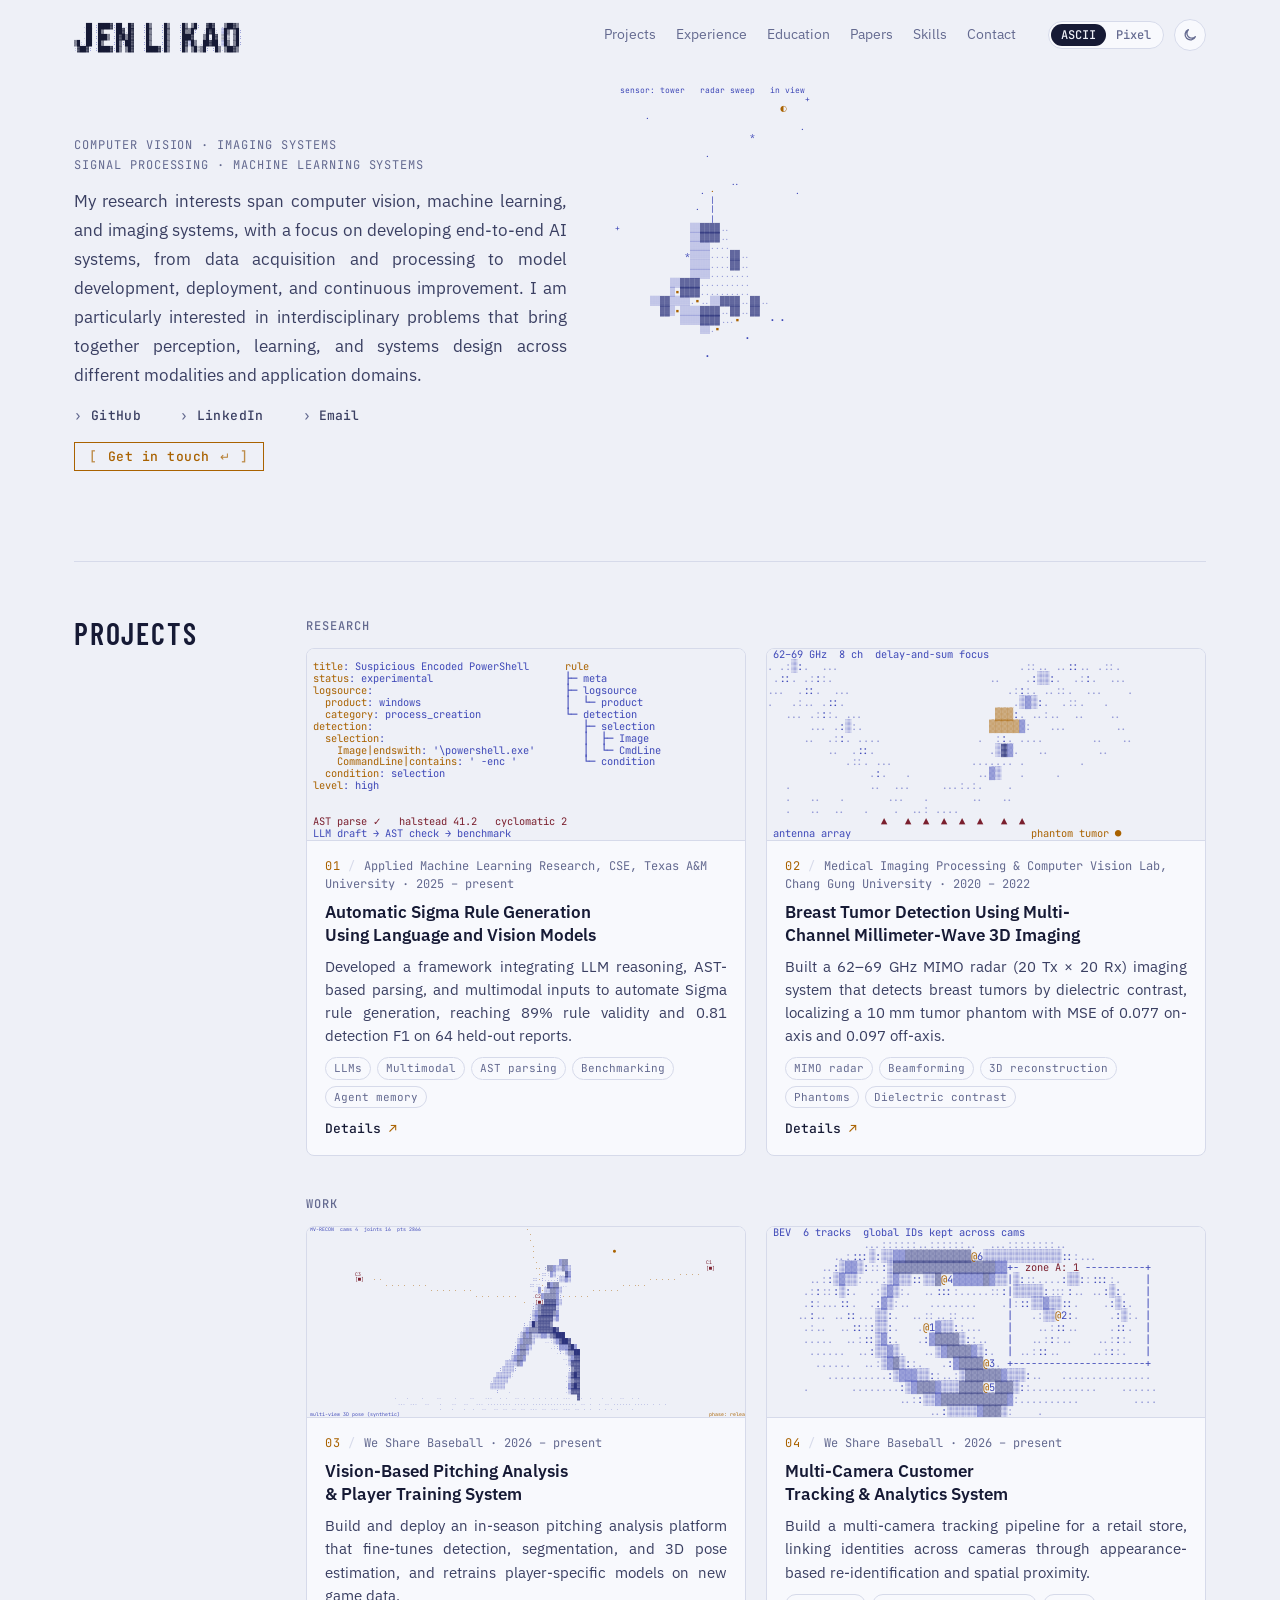
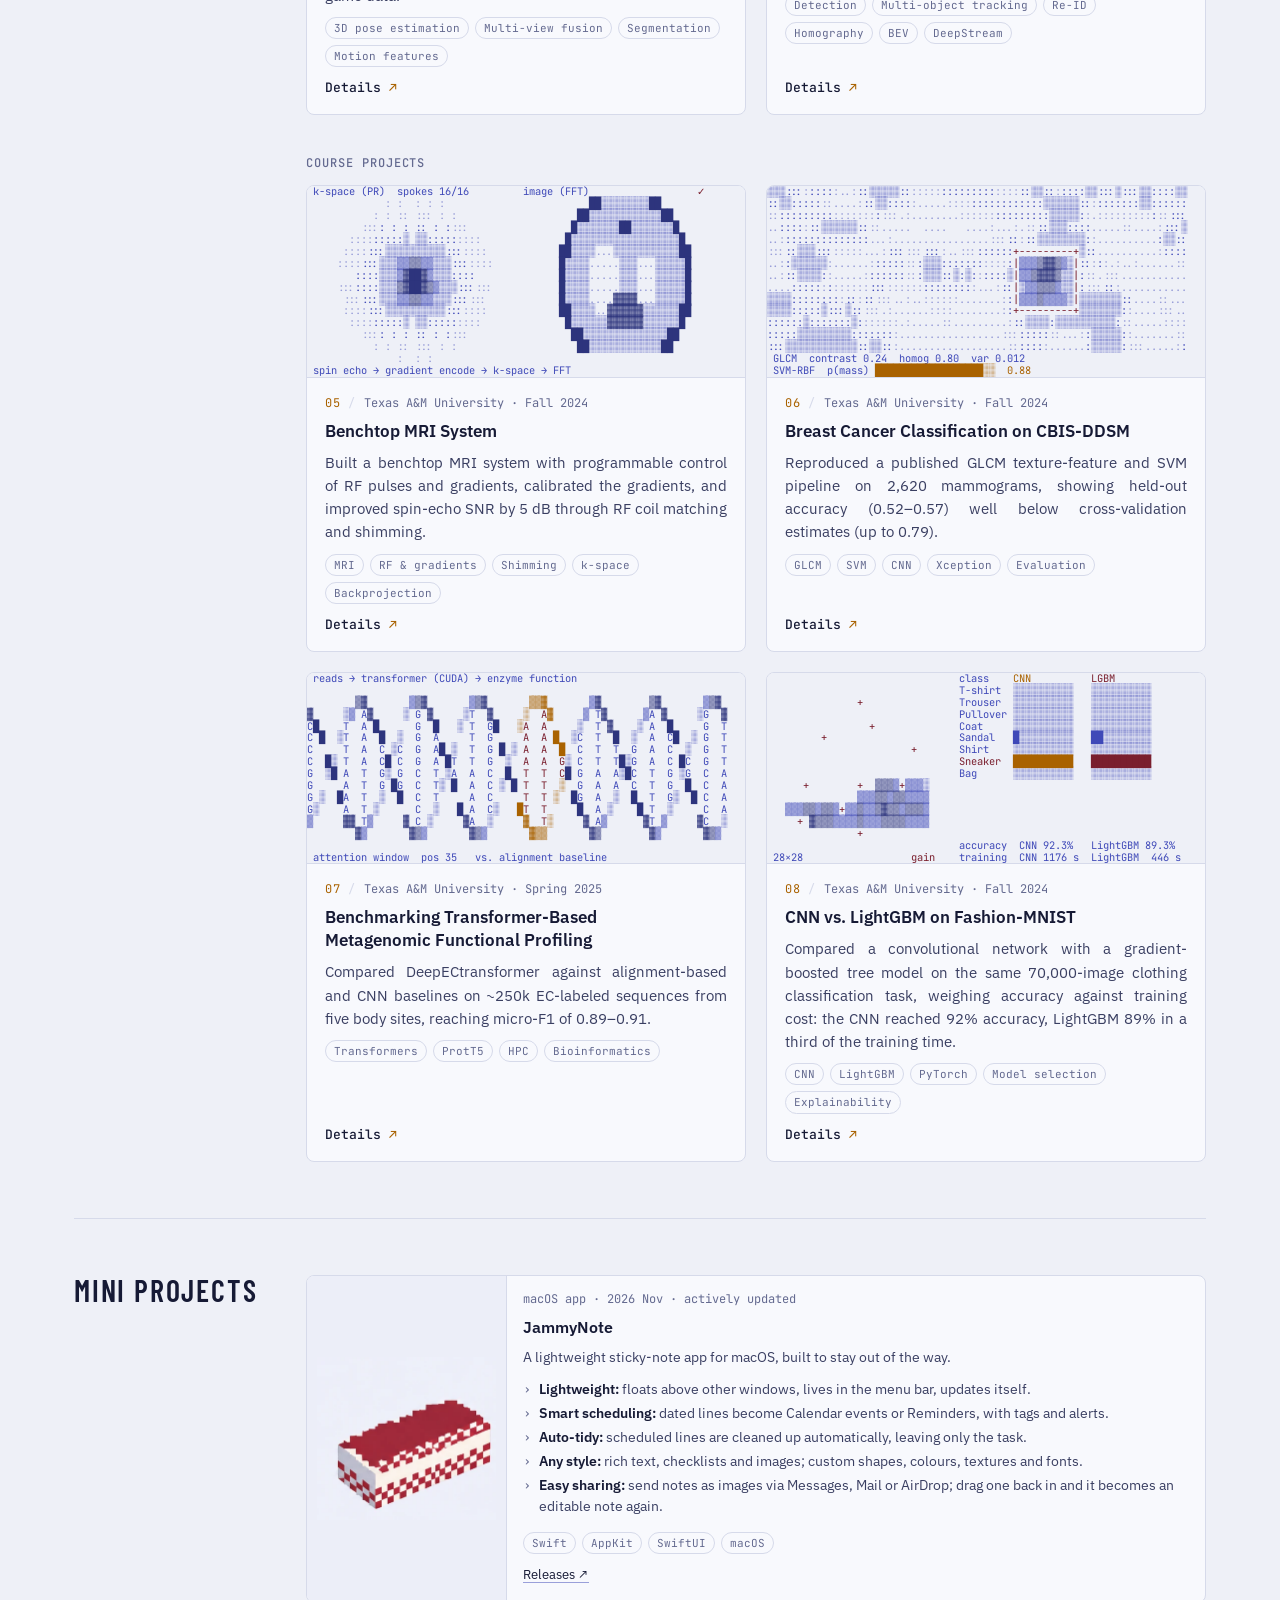
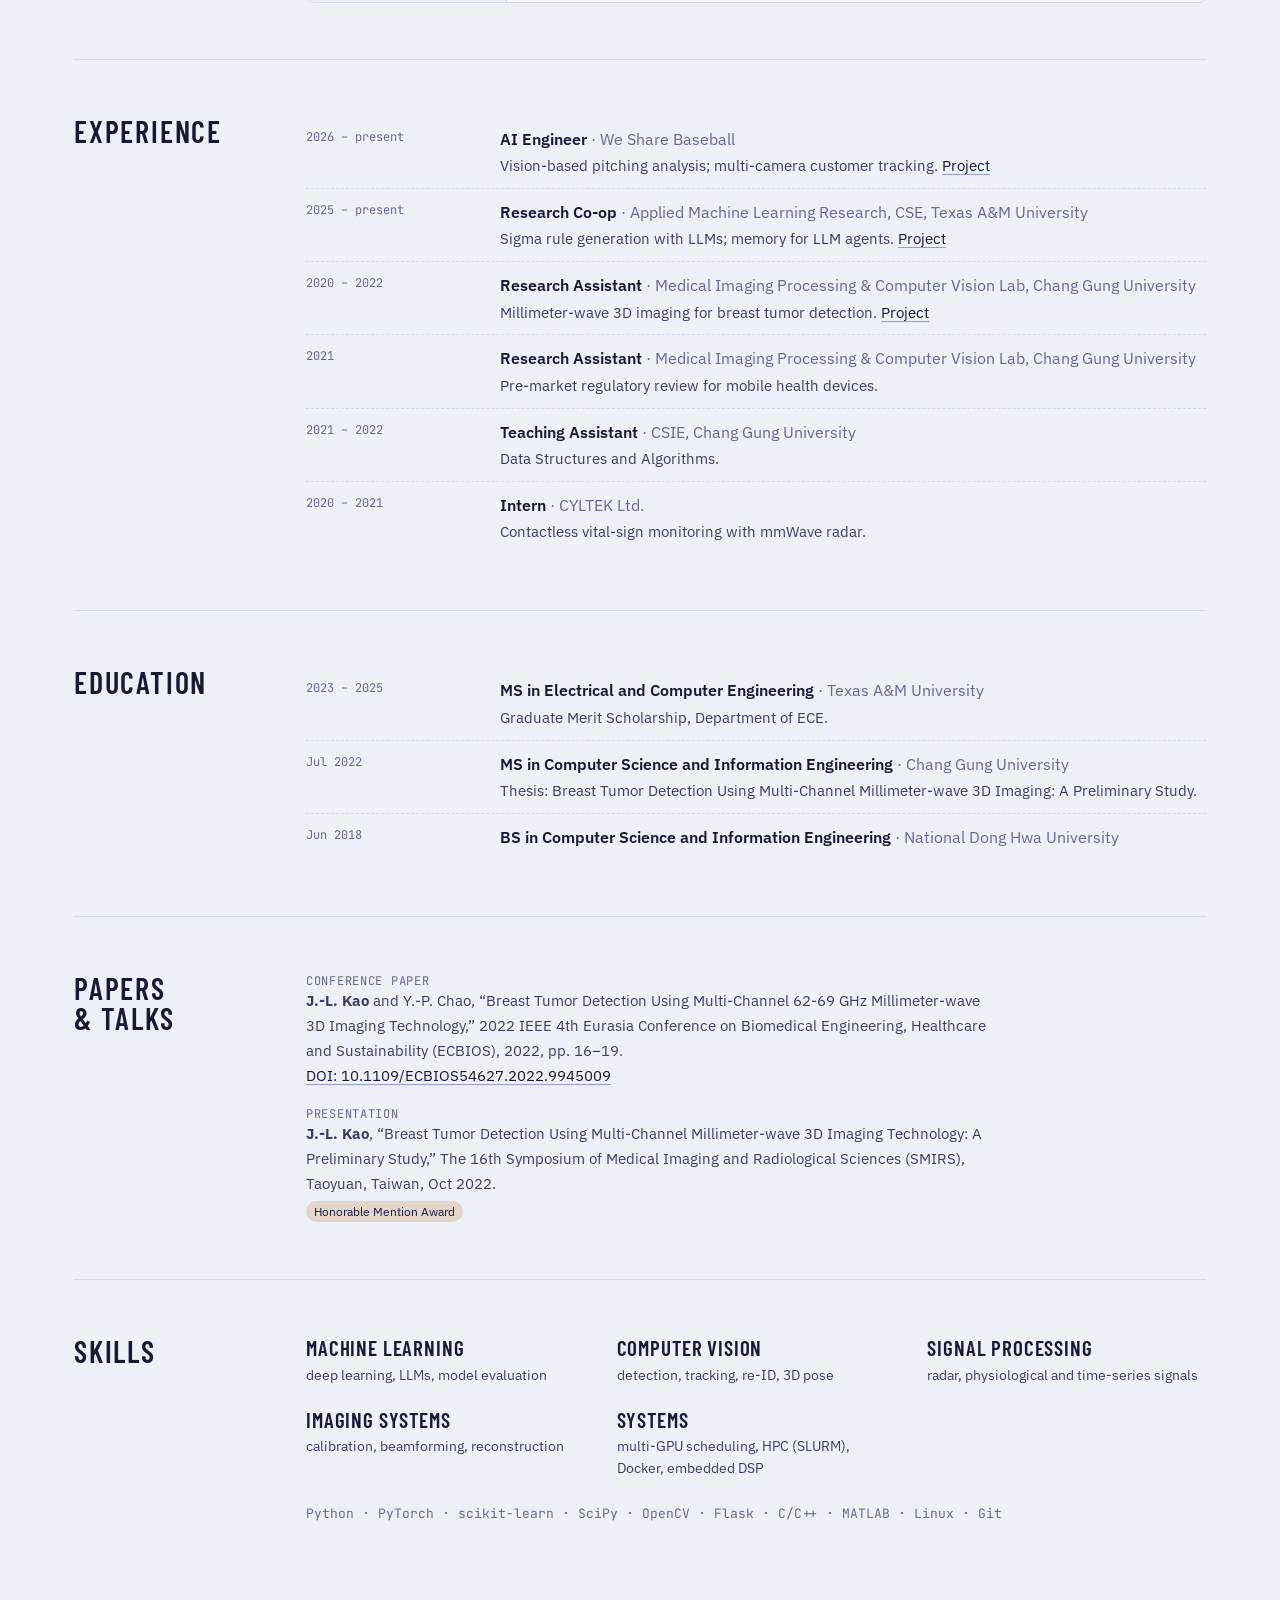
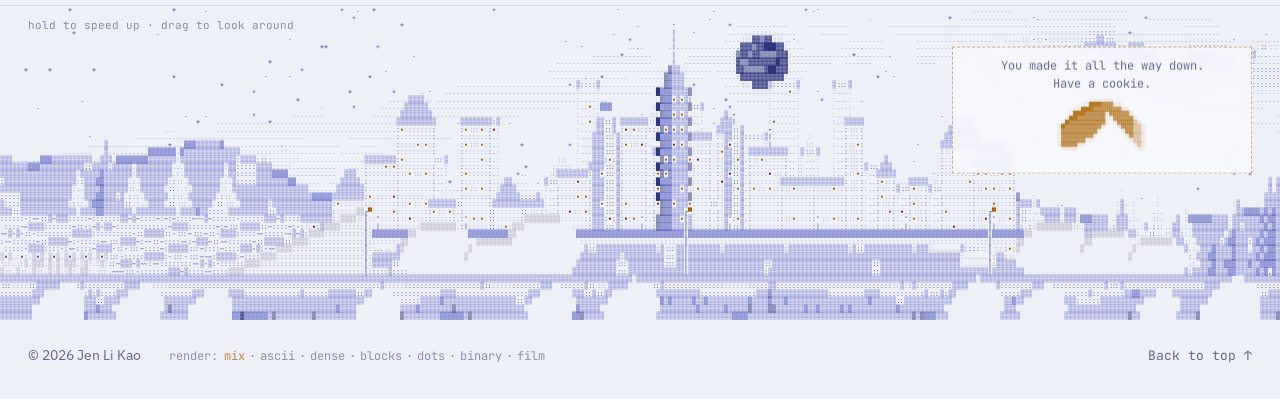
==== index.html @ c25ab8be "Footer: stop-and-go pacing (about 80 s a loop), hold to speed up, drag to move along, a random first" ====
<!doctype html>
<html lang="en">
<head>
  <meta charset="utf-8">
  <meta name="viewport" content="width=device-width, initial-scale=1">
  <title>Jen Li Kao · Computer Vision, Machine Learning & Imaging Systems</title>
  <meta name="description" content="Jen Li Kao: computer vision, machine learning and imaging systems, with a focus on end-to-end AI systems, from data acquisition to deployment. Projects, experience and papers.">
  <link rel="icon" href="data:image/svg+xml,%3Csvg xmlns='http://www.w3.org/2000/svg' viewBox='0 0 16 16'%3E%3Ctext x='1' y='13' font-family='monospace' font-size='14' fill='%238b93ff'%3E%40%3C/text%3E%3C/svg%3E">
  <link rel="preconnect" href="https://fonts.googleapis.com">
  <link rel="preconnect" href="https://fonts.gstatic.com" crossorigin>
  <link rel="stylesheet" href="https://fonts.googleapis.com/css2?family=Barlow+Condensed:wght@500;600;700&family=IBM+Plex+Sans:wght@400;500;600&family=JetBrains+Mono:wght@400;500&display=swap">
  <link rel="stylesheet" href="ascii/style.css?v=45688f60">
  <!-- light or dark: the visitor's choice if they made one, else their system's; the pixel version shares the key -->
  <script>try { document.documentElement.dataset.theme = localStorage.getItem("theme") || (matchMedia("(prefers-color-scheme: dark)").matches ? "dark" : "light"); } catch (e) {}</script>
</head>
<body>
  <header class="bar">
    <a class="mark" href="#top" aria-label="Jen Li Kao, back to top"><span class="ascii ascii-name" id="hero-name" data-art="sense" data-fs="5" aria-hidden="true"></span></a>
    <nav class="nav" id="nav" aria-label="Sections"></nav>
    <div class="controls">
      <nav class="versions" aria-label="Site version">
        <a href="./" aria-current="page">ASCII</a><a href="pixel/">Pixel</a>
      </nav>
      <button class="theme" id="theme" type="button" aria-label="Dark mode" aria-pressed="false">
        <svg class="moon" viewBox="0 0 24 24" fill="none" stroke="currentColor" stroke-width="2" stroke-linecap="round" stroke-linejoin="round" aria-hidden="true"><path d="M20 14.5A8 8 0 1 1 9.5 4a6.5 6.5 0 0 0 10.5 10.5z"/></svg>
        <svg class="sun" viewBox="0 0 24 24" fill="none" stroke="currentColor" stroke-width="2" stroke-linecap="round" aria-hidden="true"><circle cx="12" cy="12" r="4"/><path d="M12 2v2M12 20v2M4.9 4.9l1.4 1.4M17.7 17.7l1.4 1.4M2 12h2M20 12h2M4.9 19.1l1.4-1.4M17.7 6.3l1.4-1.4"/></svg>
      </button>
    </div>
  </header>

  <main id="top">
    <section class="hero" aria-labelledby="h-name">
      <div class="hero-text">
        <p class="eyebrow" id="eyebrow"></p>
        <h1 class="sr-only" id="h-name"></h1>
        <p class="lede" id="lede"></p>
        <ul class="links" id="links"></ul>
      </div>
      <div class="ascii ascii-city" data-art="city" data-fs="8" role="img" aria-label="A small isometric city at night in text. People walk the streets and a sensor tower in the middle watches them four ways in turn: a radar sweep, pulses that echo off people, four corner cameras that count a person only when two agree, and a learning pass that misses people at first and fewer as it goes. Moving the pointer over the city adds your own light, and whoever it touches is picked out too."></div>
    </section>

    <section class="block" id="projects" aria-labelledby="h-projects">
      <header class="block-head"><h2 id="h-projects">Projects</h2></header>
      <div id="project-list"></div>
    </section>

    <section class="block" id="mini" aria-labelledby="h-mini">
      <header class="block-head"><h2 id="h-mini">Mini projects</h2></header>
      <div class="minis" id="mini-list"></div>
    </section>

    <section class="block" id="experience" aria-labelledby="h-experience">
      <header class="block-head"><h2 id="h-experience">Experience</h2></header>
      <ol class="timeline" id="exp-list"></ol>
    </section>

    <section class="block" id="education" aria-labelledby="h-education">
      <header class="block-head"><h2 id="h-education">Education</h2></header>
      <ol class="timeline" id="edu-list"></ol>
    </section>

    <section class="block" id="papers" aria-labelledby="h-papers">
      <header class="block-head"><h2 id="h-papers">Papers &amp; Talks</h2></header>
      <ul class="papers" id="paper-list"></ul>
    </section>

    <section class="block" id="skills" aria-labelledby="h-skills">
      <header class="block-head"><h2 id="h-skills">Skills</h2></header>
      <div>
        <div class="credits" id="credits"></div>
        <p class="stack" id="stack"></p>
      </div>
    </section>
  </main>

  <footer class="foot" id="contact">
    <div class="ascii ascii-sky" data-art="skyline" data-fs="6.5" data-fs-sm="5" aria-hidden="true"></div>
    <p class="sky-hint" aria-hidden="true">hold to speed up · drag to look around</p>
    <div class="fortune"><p class="fortune-note">You made it all the way down.<br>Have a cookie.</p><button class="cookie" type="button" aria-label="A fortune cookie. Crack it open." title="crack it open"><span class="ascii" data-art="cookie" data-rows="14" data-ramp="Blocks" aria-hidden="true"></span></button><span class="slip" role="status" hidden></span></div>
    <div class="foot-row">
      <p class="foot-copy">© <span id="year">2026</span> Jen Li Kao</p>
      <p class="render"><span>render:</span> <span class="look" role="group" aria-label="Text art style" id="look"></span></p>
      <a class="to-top" href="#top">Back to top <span aria-hidden="true">↑</span></a>
    </div>
  </footer>

  <noscript><p class="noscript">This page needs JavaScript. <a href="../">The pixel version</a> · <a href="https://github.com/Dino-Boooo">GitHub</a> · kaojenli@gmail.com</p></noscript>

  <script src="js/content.js?v=45688f60"></script>
  <script src="js/narration.js?v=45688f60"></script>
  <script src="js/tours.js?v=45688f60"></script>
  <script src="ascii/main.js?v=45688f60"></script>
</body>
</html>
---- ascii/style.css ----
/* ASCII version. Layout idea: a quiet editorial page in two columns, where every figure is live text art drawn from the method it shows. */
:root {
  --bg: #eef0f7;
  --surface: #f8f9fd;
  --ink: #161a35;
  --text: #3a3f62;
  --muted: #646a90;
  --line: #d6daea;
  --glyph: #3f49b8;      /* ASCII art, base layer */
  --accent: #a96200;     /* ASCII art highlights, links on hover */
  --maroon: #7a1f2e;     /* a second colour inside the text art */
  --carton: #fbfaf5; --carton-shade: #9a97a8; /* the hot dog box stays a white box in light mode */
  --display: "Barlow Condensed", "Arial Narrow", system-ui, sans-serif;
  --font: "IBM Plex Sans", system-ui, -apple-system, "Segoe UI", sans-serif;
  --mono: "JetBrains Mono", ui-monospace, "SF Mono", Menlo, monospace;
  --wide: 1180px;
  color-scheme: light;
}
@media (prefers-color-scheme: dark) {
  :root:not([data-theme="light"]) {
    --bg: #0b0e20; --surface: #11152e; --ink: #eceefa; --text: #c3c7e4; --muted: #8b91ba; --line: #232951;
    --glyph: #8790f5; --accent: #f2b33d; --maroon: #d8647a; --carton: #eceefa; --carton-shade: #7b80a8; color-scheme: dark;
  }
}
:root[data-theme="dark"] {
  --bg: #0b0e20; --surface: #11152e; --ink: #eceefa; --text: #c3c7e4; --muted: #8b91ba; --line: #232951;
  --glyph: #8790f5; --accent: #f2b33d; --maroon: #d8647a; --carton: #eceefa; --carton-shade: #7b80a8; color-scheme: dark;
}

* { box-sizing: border-box; }
html { scroll-behavior: smooth; scroll-padding-top: 72px; }
body { margin: 0; background: var(--bg); color: var(--text); font: 16px/1.65 var(--font); -webkit-font-smoothing: antialiased; }
a { color: var(--ink); text-decoration: underline; text-decoration-color: color-mix(in srgb, var(--glyph) 50%, transparent); text-underline-offset: 3px; }
a:hover { color: var(--accent); text-decoration-color: currentColor; }
:focus-visible { outline: 2px solid var(--accent); outline-offset: 3px; border-radius: 2px; }
h1, h2, h3 { color: var(--ink); text-wrap: balance; }
.eyebrow, .fig, .meta, .tag, .block-note { font-family: var(--mono); }

/* ---------- top bar */
.bar {
  position: sticky; top: 0; z-index: 10; display: flex; align-items: center; gap: 24px;
  max-width: var(--wide); margin: 0 auto; padding: 12px 24px;
  background: color-mix(in srgb, var(--bg) 86%, transparent); backdrop-filter: blur(8px);
}
.mark { display: flex; align-items: center; align-self: stretch; flex-shrink: 0; color: var(--ink); text-decoration: none; }
/* the wordmark is the live name figure, in the page's ink rather than the accent */
.ascii-name { display: block; width: 250px; height: 46px; cursor: crosshair; touch-action: pan-y; }
.bar .ascii-name .acc { color: var(--ink); }
.bar .ascii-name .t2 { color: var(--ink); }
.nav { display: flex; gap: 20px; font-size: 14px; margin-left: auto; }
.nav a { color: var(--muted); text-decoration: none; }
.nav a:hover { color: var(--ink); }
.controls { display: flex; align-items: center; gap: 10px; margin-left: 8px; flex-shrink: 0; }
.versions { display: flex; border: 1px solid var(--line); border-radius: 99px; background: var(--surface); padding: 2px; }
.versions a {
  padding: 3px 10px; border: 0; border-radius: 99px; background: none; color: var(--muted);
  font: 500 12px/1.4 var(--mono); text-decoration: none; cursor: pointer; white-space: nowrap;
}
.versions a:hover { color: var(--ink); }
.versions a[aria-current="page"] { background: var(--ink); color: var(--bg); }
.theme { display: grid; place-items: center; width: 32px; height: 32px; padding: 0; border: 1px solid var(--line); border-radius: 99px; background: var(--surface); color: var(--muted); cursor: pointer; }
.theme:hover { color: var(--ink); }
.theme svg { width: 16px; height: 16px; }
.theme .sun, [data-theme="dark"] .theme .moon { display: none; }
[data-theme="dark"] .theme .sun { display: block; }

main { max-width: var(--wide); margin: 0 auto; padding: 0 24px; }

/* ---------- ASCII art: two stacked <pre>, the base glyphs and the highlighted ones */
.ascii { position: relative; overflow: hidden; font-family: var(--mono); line-height: 1.15; user-select: none; }
.ascii pre { margin: 0; font: inherit; line-height: inherit; white-space: pre; }
.ascii pre + pre { position: absolute; inset: 0; }
.ascii .t0 { color: var(--glyph); opacity: .5; }
.ascii .t1 { color: var(--glyph); }
.ascii .t2 { color: color-mix(in srgb, var(--glyph) 55%, var(--ink)); }
.ascii .acc { color: var(--accent); }
.ascii .mar { color: var(--maroon); }
.ascii .tan { color: #c9a06a; } /* a light brown, for the bun */
.ascii .deep { color: #5e1522; } .ascii .side { color: #8e89a3; } /* the carton: the lid's red inside, its shaded sides */
@media (prefers-color-scheme: dark) { :root:not([data-theme="light"]) .ascii .deep { color: #a8475a; } :root:not([data-theme="light"]) .ascii .side { color: #9ba0c6; } }
:root[data-theme="dark"] .ascii .deep { color: #a8475a; } :root[data-theme="dark"] .ascii .side { color: #9ba0c6; }

/* ---------- hero */
.hero { display: grid; grid-template-columns: minmax(0, 5fr) minmax(0, 6fr); gap: 48px; align-items: center; padding: 16px 0 40px; }
.sr-only { position: absolute; width: 1px; height: 1px; margin: -1px; overflow: hidden; clip: rect(0 0 0 0); white-space: nowrap; }
.nb { white-space: nowrap; }
.eyebrow { margin: 0 0 12px; color: var(--muted); font-size: 12px; letter-spacing: .08em; text-transform: uppercase; }
.ascii-city { height: clamp(320px, 34vw, 440px); }
.lede { margin: 0 0 16px; max-width: 34em; font-size: 17px; line-height: 1.7; text-align: justify; text-justify: inter-word; }
.links { display: flex; flex-wrap: wrap; gap: 6px 22px; margin: 0; padding: 0; list-style: none; font: 500 13px/1.6 var(--mono); letter-spacing: .03em; }
/* the hero links read like terminal prompts: a muted "›", the name, an arrow on hover */
.links > li:not(.cta-li) > a, .links .email-btn:not(.open) { color: var(--text); text-decoration: none; }
.links > li:not(.cta-li) > a::before, .links .email-btn::before { content: "› "; color: var(--muted); }
.links > li:not(.cta-li) > a::after { content: " ↗"; color: transparent; transition: color .15s; }
.links > li:not(.cta-li) > a:hover { color: var(--accent); } .links > li:not(.cta-li) > a:hover::after { color: var(--accent); }
.links .email-btn:hover { color: var(--accent); }
figcaption { margin-top: 10px; color: var(--muted); font-size: 13px; }
.scenes { display: flex; flex-wrap: wrap; gap: 4px 18px; }
.scenes button { padding: 2px 0; border: 0; border-bottom: 1px solid transparent; background: none; color: var(--muted); font: 500 12px/1.5 var(--mono); cursor: pointer; }
.scenes button:hover { color: var(--ink); }
.scenes button[aria-pressed="true"] { color: var(--accent); border-bottom-color: currentColor; }
.fig { color: var(--accent); font-size: 12px; margin-right: 8px; letter-spacing: .06em; }
.fig::after { content: " /"; color: var(--line); }

/* ---------- blocks */
.block { display: grid; grid-template-columns: 200px minmax(0, 1fr); gap: 32px; padding: 56px 0; border-top: 1px solid var(--line); }
.block-head h2 { margin: 0; font: 600 30px/1 var(--display); letter-spacing: .06em; text-transform: uppercase; }
.block-note { margin: 10px 0 0; color: var(--muted); font-size: 12px; line-height: 1.5; }

/* projects */
.group { margin: 0 0 14px; color: var(--muted); font: 500 12px var(--mono); letter-spacing: .08em; text-transform: uppercase; }
.group:not(:first-child) { margin-top: 40px; }
.projects { display: grid; grid-template-columns: repeat(2, minmax(0, 1fr)); gap: 20px; }
.card { display: flex; flex-direction: column; border: 1px solid var(--line); border-radius: 8px; background: var(--surface); overflow: hidden; }
/* a group with an odd number of cards: the last one goes wide, picture on the left, text on the right, so no slot stays empty */
.projects > .card:last-child:nth-child(odd) { grid-column: 1 / -1; display: grid; grid-template-columns: minmax(0, 1fr) minmax(0, 1fr); }
.projects > .card:last-child:nth-child(odd) .ascii { aspect-ratio: auto; height: 100%; min-height: 200px; border-bottom: 0; border-right: 1px solid var(--line); }
.card .ascii { aspect-ratio: 16 / 7; border-bottom: 1px solid var(--line); background: var(--bg); }
.card-body { display: flex; flex-direction: column; gap: 8px; padding: 16px 18px 18px; flex: 1; }
.card h3 { margin: 0; font-size: 17px; line-height: 1.35; font-weight: 600; }
.meta { margin: 0; color: var(--muted); font-size: 12px; line-height: 1.5; }
.card p.sum { margin: 0; font-size: 14.5px; line-height: 1.6; text-align: justify; }
.tags { display: flex; flex-wrap: wrap; gap: 6px; margin: 2px 0 0; padding: 0; list-style: none; }
.tag { padding: 1px 8px; border: 1px solid var(--line); border-radius: 99px; color: var(--muted); font-size: 11px; }
.more { align-self: flex-start; margin-top: auto; padding: 4px 0 0; border: 0; background: none; color: var(--ink); font: 500 13px var(--mono); cursor: pointer; }
.more span { color: var(--accent); }
.more:hover { color: var(--accent); }
.detwin { width: min(760px, calc(100vw - 24px)); }
.det-play { width: auto; padding: 0 7px; margin-right: 2px; color: var(--accent); border-color: color-mix(in srgb, var(--accent) 60%, transparent); }
.det-play:hover { background: var(--accent); color: var(--bg); }
.det-play[hidden] { display: none; } /* projects without a narrated overview: no film button */
.det-art { aspect-ratio: 16 / 6; border-bottom: 1px dashed var(--line); background: var(--bg); }
.det-body { display: grid; gap: 12px; padding: 18px 24px 24px; }
.det-body h2 { margin: 0; font-size: 20px; line-height: 1.3; font-weight: 600; }
.det-list { margin: 0; padding-left: 18px; font-size: 15px; }
.det-list li { margin: 6px 0; text-align: justify; }
.det-body /* mini projects: smaller cards in a row of their own, figure on the left */
.minis { display: grid; grid-template-columns: repeat(auto-fill, minmax(min(100%, 460px), 1fr)); gap: 20px; }
.mini-card { display: grid; grid-template-columns: 200px minmax(0, 1fr); border: 1px solid var(--line); border-radius: 8px; background: var(--surface); overflow: hidden; }
.mini-art { height: 100%; min-height: 120px; border-right: 1px solid var(--line); background: var(--bg); letter-spacing: 0; cursor: pointer; }
.mini-art { --art-bg: #dfe2ee; background: var(--art-bg) !important; }
@media (prefers-color-scheme: dark) { :root:not([data-theme="light"]) .mini-art { --art-bg: var(--bg); } }
:root[data-theme="dark"] .mini-art { --art-bg: var(--bg); }
/* a figure made of pictures: three poses stacked, the one named in data-pose shows; dark or light set by theme */
.mini-pic { position: relative; --art-bg: #eceef8 !important; }
.mini-pic img { position: absolute; inset: 0; width: 100%; height: 100%; object-fit: contain; padding: 10px; opacity: 0; image-rendering: auto; }
.mini-pic img.dark { display: none; }
.mini-pic[data-pose="closed"] img.closed, .mini-pic[data-pose="opening"] img.opening, .mini-pic[data-pose="open"] img.open { opacity: 1; }
@media (prefers-color-scheme: dark) { :root:not([data-theme="light"]) .mini-pic { --art-bg: #12162a !important; } :root:not([data-theme="light"]) .mini-pic img.dark { display: block; } :root:not([data-theme="light"]) .mini-pic img.light { display: none; } }
:root[data-theme="dark"] .mini-pic { --art-bg: #12162a !important; } :root[data-theme="dark"] .mini-pic img.dark { display: block; } :root[data-theme="dark"] .mini-pic img.light { display: none; }
.mini-art .t0 { color: var(--carton-shade); opacity: .5; } .mini-art .t1 { color: var(--carton-shade); } .mini-art .t2 { color: var(--carton); }
.mini-body { display: flex; flex-direction: column; gap: 6px; padding: 14px 16px 16px; }
.mini-card h3 { margin: 0; font-size: 16px; font-weight: 600; }
.mini-card p.sum { margin: 0; font-size: 14px; line-height: 1.6; }
.mini-card .card-links { margin-top: 4px; }
.mini-points { margin: 2px 0 4px; padding: 0; list-style: none; font-size: 13.5px; line-height: 1.55; }
.mini-points li { position: relative; padding-left: 16px; margin: 3px 0; }
.mini-points li::before { content: "›"; position: absolute; left: 2px; color: var(--muted); }
.mini-points b { color: var(--ink); font-weight: 600; }
@media (max-width: 520px) { .mini-card { grid-template-columns: 1fr; } .mini-art { min-height: 150px; border-right: 0; border-bottom: 1px solid var(--line); } }
.card-links { margin: 0; }
details { margin-top: auto; padding-top: 4px; font-size: 14px; }
summary { color: var(--ink); font-size: 13px; font-weight: 500; cursor: pointer; }
details ul { margin: 8px 0 0; padding-left: 18px; }
details li { margin: 4px 0; text-align: justify; }
.card-links { display: flex; flex-wrap: wrap; gap: 4px 16px; margin: 8px 0 0; font-size: 13px; }

/* timeline */
.timeline { margin: 0; padding: 0; list-style: none; }
.timeline > li { display: grid; grid-template-columns: 170px minmax(0, 1fr); gap: 24px; padding: 10px 0; border-bottom: 1px dashed var(--line); }
.timeline > li:last-child { border-bottom: 0; }
.when { color: var(--muted); font: 12px/1.9 var(--mono); font-variant-numeric: tabular-nums; }
.what h3 { margin: 0; font-size: 16px; font-weight: 600; }
.what .at { color: var(--muted); font-weight: 400; }
.what .topic { margin: 2px 0 0; color: var(--text); font-size: 14.5px; }
.what .org { margin: 0 0 4px; color: var(--muted); font-size: 14px; }
.what ul { margin: 6px 0 0; padding-left: 18px; font-size: 14.5px; }
.what li { margin: 2px 0; }
.what p { margin: 4px 0 0; font-size: 14.5px; }

/* papers */
.papers { margin: 0; padding: 0; list-style: none; display: grid; gap: 18px; }
.papers li { max-width: 46em; font-size: 15px; }
.kind { display: block; color: var(--muted); font: 12px var(--mono); text-transform: uppercase; letter-spacing: .06em; }
.badge { display: inline-block; margin-top: 4px; padding: 1px 8px; border-radius: 99px; background: color-mix(in srgb, var(--accent) 18%, transparent); color: var(--ink); font-size: 12px; }

/* skills: a name in the display face over what it covers */
.credits { display: grid; grid-template-columns: repeat(auto-fill, minmax(240px, 1fr)); gap: 22px 32px; }
.credit { display: flex; flex-direction: column; gap: 4px; }
.credit b { order: -1; color: var(--ink); font: 600 21px/1.15 var(--display); letter-spacing: .04em; text-transform: uppercase; }
.credit small { color: var(--text); font: 14px/1.55 var(--font); }
.stack { margin: 22px 0 0; color: var(--muted); font: 13px/1.8 var(--mono); }

/* "Get in touch": a bracketed terminal-style button, and the form as a small terminal window */
.cta { display: inline-flex; align-items: center; gap: 10px; padding: 7px 14px; border: 1px solid var(--accent); border-radius: 0; background: transparent; color: var(--accent); font: 500 13px/1 var(--mono); letter-spacing: .04em; cursor: pointer; transition: background .15s, color .15s; }
.cta::before { content: "["; opacity: .7; } .cta::after { content: "]"; opacity: .7; }
.cta:hover, .cta:focus-visible { background: var(--accent); color: var(--bg); outline: none; }
.cta .cta-t { min-width: 0; white-space: pre; }
.cta .cta-k { font-size: 12px; opacity: .8; }
.cta:disabled { opacity: .6; cursor: wait; }
.links { align-items: flex-end; }
.links .cta-li { flex-basis: 100%; margin-top: 10px; } /* its own line, so opening the email never pushes it around */
.msgwin { width: min(560px, calc(100vw - 24px)); max-height: calc(100vh - 24px); padding: 0; overflow: auto; border: 1px solid var(--accent); border-radius: 0; background: var(--surface); color: var(--text); box-shadow: 8px 8px 0 color-mix(in srgb, var(--accent) 35%, transparent); }
.msgwin::backdrop { background: color-mix(in srgb, var(--bg) 70%, transparent); backdrop-filter: blur(3px); }
.term-bar { display: flex; align-items: center; gap: 12px; padding: 8px 10px 8px 14px; border-bottom: 1px solid var(--line); font: 12px var(--mono); color: var(--muted); }
.term-dots { display: flex; gap: 6px; } .term-dots i { width: 9px; height: 9px; border-radius: 50%; background: var(--line); }
.term-dots i:first-child { background: var(--accent); }
.term-title { flex: 1; }
.msg-x { display: grid; place-items: center; width: 26px; height: 26px; padding: 0 0 2px; border: 1px solid var(--line); border-radius: 0; background: none; color: var(--ink); font: 400 17px/1 var(--mono); cursor: pointer; }
.msg-x:hover { border-color: var(--accent); color: var(--accent); }
.msg-form { display: grid; gap: 14px; padding: 18px 22px 22px; }
.msg-form h2 { margin: 0; font: 600 26px/1 var(--display); letter-spacing: .05em; text-transform: uppercase; }
.msg-note { margin: -6px 0 2px; color: var(--muted); font-size: 14px; }
.msg-form label { display: grid; gap: 4px; }
.msg-form label > span, .msg-topics legend { color: var(--accent); font: 500 12px var(--mono); letter-spacing: .04em; }
.msg-form small { color: var(--muted); font-size: 11px; }
.msg-count { float: right; }
.msg-row { display: grid; grid-template-columns: 1fr 1fr; gap: 14px; }
@media (max-width: 480px) { .msg-row { grid-template-columns: 1fr; } }
.msg-form input:not([type="radio"]), .msg-form textarea { width: 100%; padding: 6px 2px; border: 0; border-bottom: 1px solid var(--line); border-radius: 0; background: transparent; color: var(--ink); font: 15px/1.5 var(--font); }
.msg-form textarea { resize: vertical; min-height: 96px; padding: 8px; border: 1px solid var(--line); background: var(--bg); }
.msg-form input::placeholder { color: var(--muted); opacity: .6; }
.msg-form input:focus, .msg-form textarea:focus { outline: none; border-color: var(--accent); }
.msg-topics { display: flex; flex-wrap: wrap; gap: 8px; margin: 0; padding: 0; border: 0; }
.msg-topics legend { padding: 0; margin-bottom: 6px; }
.chip { display: inline-flex !important; cursor: pointer; }
.chip input { position: absolute; opacity: 0; pointer-events: none; }
.msg-form .chip > span { padding: 4px 10px; letter-spacing: 0; border: 1px solid var(--line); color: var(--text); font: 12.5px var(--mono); }
.msg-form .chip input:checked + span { border-color: var(--accent); background: color-mix(in srgb, var(--accent) 16%, transparent); color: var(--ink); }
.chip input:focus-visible + span { outline: 2px solid var(--accent); outline-offset: 2px; }
.msg-honey { position: absolute; left: -9999px; width: 1px; height: 1px; opacity: 0; }
.msg-foot { display: flex; align-items: center; justify-content: space-between; gap: 12px; margin-top: 4px; }
.msg-status { margin: 0; color: var(--muted); font: 12.5px var(--mono); }
.msg-status.bad { color: #e0675b; }
.msg-done { display: grid; justify-items: center; gap: 10px; padding: 30px 28px 28px; text-align: center; }
.msg-done[hidden], .msg-form[hidden] { display: none; }
.msg-check { margin: 0; color: var(--accent); font: 12px/1 var(--mono); }
.msg-done h2 { margin: 6px 0 0; font: 600 26px/1 var(--display); letter-spacing: .05em; text-transform: uppercase; outline: none; }
.msg-done p { max-width: 36ch; margin: 0 0 8px; color: var(--muted); font-size: 15px; }

/* email: the link becomes the address, with a small square copy button */
.email-li { display: inline-flex; align-items: center; gap: 8px; }
.email-btn { padding: 0; border: 0; background: none; color: var(--text); font: inherit; text-decoration: none; cursor: pointer; white-space: pre; }
.email-btn:hover { color: var(--accent); text-decoration-color: currentColor; }
.email-li.open .email-btn { color: var(--accent); font-size: 13px; text-decoration: none; }
.email-li.open .email-btn::before { content: "› "; color: var(--muted); }
.email-copy { display: grid; place-items: center; width: 24px; height: 24px; padding: 0; border: 1px solid var(--line); background: transparent; color: var(--muted); cursor: pointer; }
.email-copy[hidden] { display: none; }
.email-copy:hover { border-color: var(--accent); color: var(--accent); }
.email-copy.done { border-color: #3fb27f; color: #3fb27f; }
.email-copy svg { width: 13px; height: 13px; fill: currentColor; }

/* footer */
.foot { margin-top: 24px; border-top: 1px solid var(--line); }
.ascii-sky { height: 320px; }
.ascii-sky { cursor: grab; touch-action: pan-y; user-select: none; -webkit-user-select: none; }
.ascii-sky.dragging { cursor: grabbing; }
/* a quiet line at the foot of the scene; it fades once the reader has tried it */
.sky-hint { position: absolute; left: 28px; top: 12px; margin: 0; color: var(--muted); font: 11px var(--mono); opacity: .75; pointer-events: none; transition: opacity .6s; }
.sky-hint.used { opacity: 0; }
@media (max-width: 640px) { .sky-hint { left: 16px; top: 10px; } }
@media (max-width: 640px) { .ascii-sky { height: 260px; } }
.foot-row { display: flex; flex-wrap: wrap; align-items: baseline; gap: 10px 28px; padding: 18px 28px 32px; font-size: 14px; }
.foot-copy { white-space: nowrap; }
.to-top { white-space: nowrap; }
.foot-copy { margin: 0; color: var(--muted); }
.render { display: flex; flex-wrap: wrap; align-items: baseline; gap: 6px; margin: 0; color: var(--muted); font: 12px var(--mono); opacity: .7; }
.render:hover { opacity: 1; }
.look { display: inline-flex; flex-wrap: wrap; gap: 4px; }
.look button { padding: 0; border: 0; background: none; color: var(--muted); font: inherit; cursor: pointer; }
.look button:hover { color: var(--ink); }
.look button[aria-pressed="true"] { color: var(--accent); }
/* a fortune cookie at the end: a small sign at the right edge of the city, a thank-you for reading this far; the cookie cracks open on a click, and a paper slip comes out */
.foot { position: relative; }
.fortune { position: absolute; right: 28px; top: 104px; transform: translateY(-50%); display: flex; flex-direction: column; align-items: center; gap: 2px; width: 300px; padding: 10px 14px 12px; border: 1px dashed color-mix(in srgb, var(--accent) 50%, transparent); background: color-mix(in srgb, var(--surface) 88%, transparent); backdrop-filter: blur(2px); }
.fortune-note { margin: 0 0 4px; color: var(--muted); font: 12px/1.45 var(--mono); text-align: center; }
.fortune.done .fortune-note { display: none; }
.cookie { padding: 0; border: 0; background: none; color: var(--accent); cursor: pointer; opacity: .85; transition: opacity .15s, transform .15s; }
.cookie:hover { opacity: 1; transform: rotate(-6deg); }
.cookie:focus-visible { outline: 2px solid var(--accent); outline-offset: 4px; border-radius: 4px; }
.cookie .ascii { display: block; width: 142px; height: 62px; }
.cookie .ascii .t0 { color: var(--accent); opacity: .35; } .cookie .ascii .t1 { color: var(--accent); opacity: .7; } .cookie .ascii .t2 { color: var(--accent); }
.cookie .ascii .acc { color: #fbf8f1; } .cookie .ascii .mar { color: #c0392b; } /* the paper slip: white, with red writing */
.cookie.shaking { animation: cookie-shake .5s ease-in-out; }
@keyframes cookie-shake { 0%, 100% { transform: rotate(0); } 20% { transform: rotate(-10deg); } 40% { transform: rotate(9deg); } 60% { transform: rotate(-7deg); } 80% { transform: rotate(5deg); } }
.slip { display: block; width: 100%; margin-top: 6px; padding: 5px 9px; background: #fbf8f1; color: #b3261e; font: 12px/1.5 var(--mono); white-space: pre-wrap; box-shadow: 0 1px 0 rgba(0, 0, 0, .25); }
.slip[hidden] { display: none; }
.slip small { display: block; margin-top: 2px; color: #c0392b; font-size: 11px; letter-spacing: .06em; white-space: nowrap; }
.slip.in { animation: slip-out .35s ease-out; }
@keyframes slip-out { from { opacity: 0; transform: translateY(6px); } }
.to-top { margin-left: auto; color: var(--muted); font: 13px var(--mono); text-decoration: none; }
.to-top:hover { color: var(--accent); }
.noscript { padding: 24px; }

/* ---------- narrower screens */
@media (max-width: 1020px) {
  .nav { display: none; }
  .controls { margin-left: auto; } /* with the nav gone, the controls take over the right edge */
}
@media (max-width: 900px) {
  .hero-text { grid-template-columns: 1fr; gap: 24px; }
  .hero { grid-template-columns: 1fr; gap: 24px; padding-top: 24px; }
  .ascii-city { height: 280px; }
  .block { grid-template-columns: 1fr; gap: 18px; padding: 40px 0; }
  .projects { grid-template-columns: 1fr; }
  .projects > .card:last-child:nth-child(odd) { display: flex; }
  .projects > .card:last-child:nth-child(odd) .ascii { aspect-ratio: 16 / 8; height: auto; min-height: 0; border-right: 0; border-bottom: 1px solid var(--line); }
  .card .ascii { aspect-ratio: 16 / 8; }
}
@media (max-width: 640px) {
  .bar { gap: 12px; padding: 10px 16px; }
  .render { display: none; } /* too narrow for the look picker: the footer keeps one tidy row */
  .ascii-name { width: 190px; height: 36px; }
}
@media (max-width: 420px) {
  .ascii-name { width: min(150px, calc(100vw - 200px)); height: 30px; }
  .bar { gap: 8px; padding: 8px 12px; }
  .versions a { padding: 3px 8px; }
  .controls { gap: 6px; }
  .foot-row { flex-wrap: nowrap; }
  main { padding: 0 16px; }
  .timeline > li { grid-template-columns: 1fr; gap: 2px; }
  .foot-row { padding: 16px; }
  .fortune { right: 12px; width: min(300px, 72vw); }
}
@media (prefers-reduced-motion: reduce) { html { scroll-behavior: auto; } }

/* ---------- project tours (../js/tours.js): the same narrated tours as the pixel version, in a terminal window, drawn in text */
.visually-hidden { position: absolute; width: 1px; height: 1px; overflow: hidden; clip: rect(0 0 0 0); white-space: nowrap; }
.pxwin { width: min(900px, calc(100vw - 24px)); max-height: calc(100vh - 24px); padding: 0; overflow: auto; border: 1px solid var(--accent); border-radius: 0; background: var(--surface); color: var(--text); box-shadow: 8px 8px 0 color-mix(in srgb, var(--accent) 35%, transparent); }
.pxwin::backdrop { background: color-mix(in srgb, var(--bg) 70%, transparent); backdrop-filter: blur(3px); }
.pxwin-bar { display: flex; align-items: center; gap: 12px; padding: 8px 10px 8px 14px; border-bottom: 1px solid var(--line); font: 12px var(--mono); color: var(--muted); }
.pxwin-bar::before { content: ""; width: 9px; height: 9px; border-radius: 50%; background: var(--accent); box-shadow: 15px 0 0 var(--line), 30px 0 0 var(--line); margin-right: 30px; }
.pxwin-title { flex: 1; }
.pxwin-x { display: grid; place-items: center; width: 26px; height: 26px; padding: 0 0 2px; border: 1px solid var(--line); border-radius: 0; background: none; color: var(--ink); font: 400 17px/1 var(--mono); cursor: pointer; }
.pxwin-x:hover { border-color: var(--accent); color: var(--accent); }
.pxwin-head { padding: 16px 22px 6px; }
.pxwin-eyebrow { margin: 0 0 4px; color: var(--accent); font: 500 12px var(--mono); letter-spacing: .04em; text-transform: uppercase; }
.pxwin-h { margin: 0; font: 600 22px/1.15 var(--display); letter-spacing: .03em; color: var(--ink); }
.pxwin-try { margin: 8px 0 0; color: var(--muted); font: 12.5px var(--mono); }
.pxwin-try.wait { color: var(--accent); }
.pxwin-stage { padding: 10px 22px 0; }
.pxwin-stage canvas { display: none; }
.tour-art { position: relative; width: 100%; background: var(--bg); border: 1px solid var(--line); }
.tour-labels { position: absolute; inset: 0; pointer-events: none; font-family: var(--mono); color: var(--ink); }
.tour-labels span { position: absolute; white-space: nowrap; line-height: 1.1; font-weight: 500; letter-spacing: 0; padding: 0 .12em; background: color-mix(in srgb, var(--bg) 78%, transparent); } /* a faint backing, so text over bright art stays readable */
.tour-labels .a-c { transform: translateX(-50%); } .tour-labels .a-r { transform: translateX(-100%); } /* anchored where the picture anchored them */
.tour-labels .hot { color: var(--accent); }
.tour-labels .mar { color: var(--maroon); }
.tour-labels .plate { background: var(--accent); color: var(--bg); padding: 0 .3em; }
.pxwin-sub { min-height: 3.2em; margin: 10px 22px 0; color: var(--ink); font-size: 15px; line-height: 1.55; text-align: center; }
.pxwin-sub.in { animation: tour-sub .25s ease-out; }
@keyframes tour-sub { from { opacity: 0; transform: translateY(3px); } }
.pxwin-ctl { display: flex; align-items: center; gap: 8px; padding: 12px 22px 18px; }
.pxb { display: grid; place-items: center; min-width: 34px; height: 30px; padding: 0 8px; border: 1px solid var(--line); border-radius: 0; background: none; color: var(--ink); font: 500 12px var(--mono); cursor: pointer; }
.pxb:hover { border-color: var(--accent); color: var(--accent); }
.pxb.snd[aria-pressed="false"] .on { display: none; } .pxb.snd[aria-pressed="true"] .off { display: none; }
.pxwin-track { position: relative; flex: 1; height: 30px; cursor: pointer; }
.pxwin-track::before { content: ""; position: absolute; left: 0; right: 0; top: 14px; height: 2px; background: var(--line); }
.pxwin-bar-fill { position: absolute; left: 0; top: 14px; height: 2px; background: var(--accent); }
.pxwin-knob { position: absolute; top: 9px; width: 8px; height: 12px; margin-left: -4px; background: var(--accent); }
.pxwin-dots { position: absolute; left: 0; right: 0; top: 19px; display: flex; font: 10px var(--mono); color: var(--muted); letter-spacing: .04em; text-transform: uppercase; }
.pxwin-dots span { overflow: hidden; white-space: nowrap; text-overflow: ellipsis; padding-right: 8px; border-left: 1px solid var(--line); padding-left: 4px; }
.pxwin-dots span.on { color: var(--ink); }
.pxwin-link { color: var(--muted); font: 12px var(--mono); text-decoration: none; white-space: nowrap; }
.pxwin-link:hover { color: var(--accent); }
@media (max-width: 640px) { .pxwin-head, .pxwin-stage, .pxwin-sub, .pxwin-ctl { padding-left: 12px; padding-right: 12px; } .pxwin-sub { margin-left: 12px; margin-right: 12px; } .pxwin-link { display: none; } }
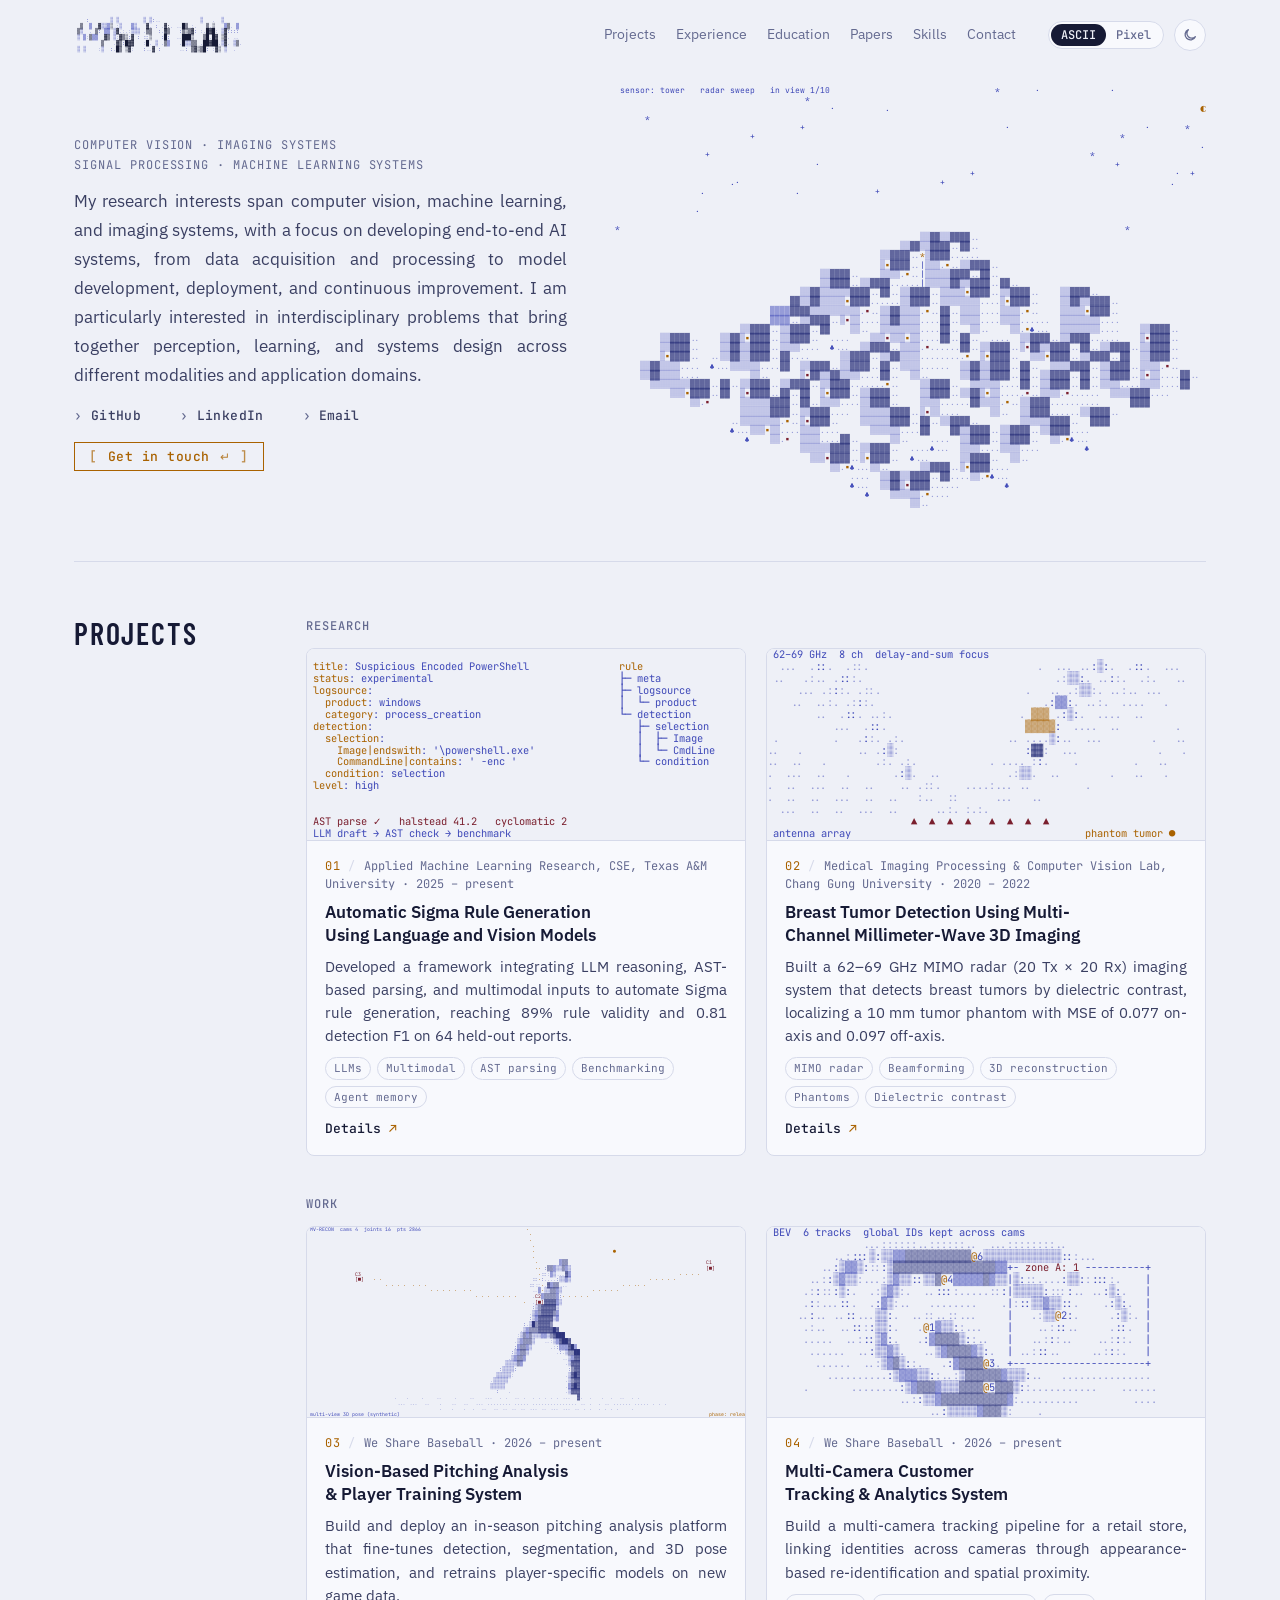
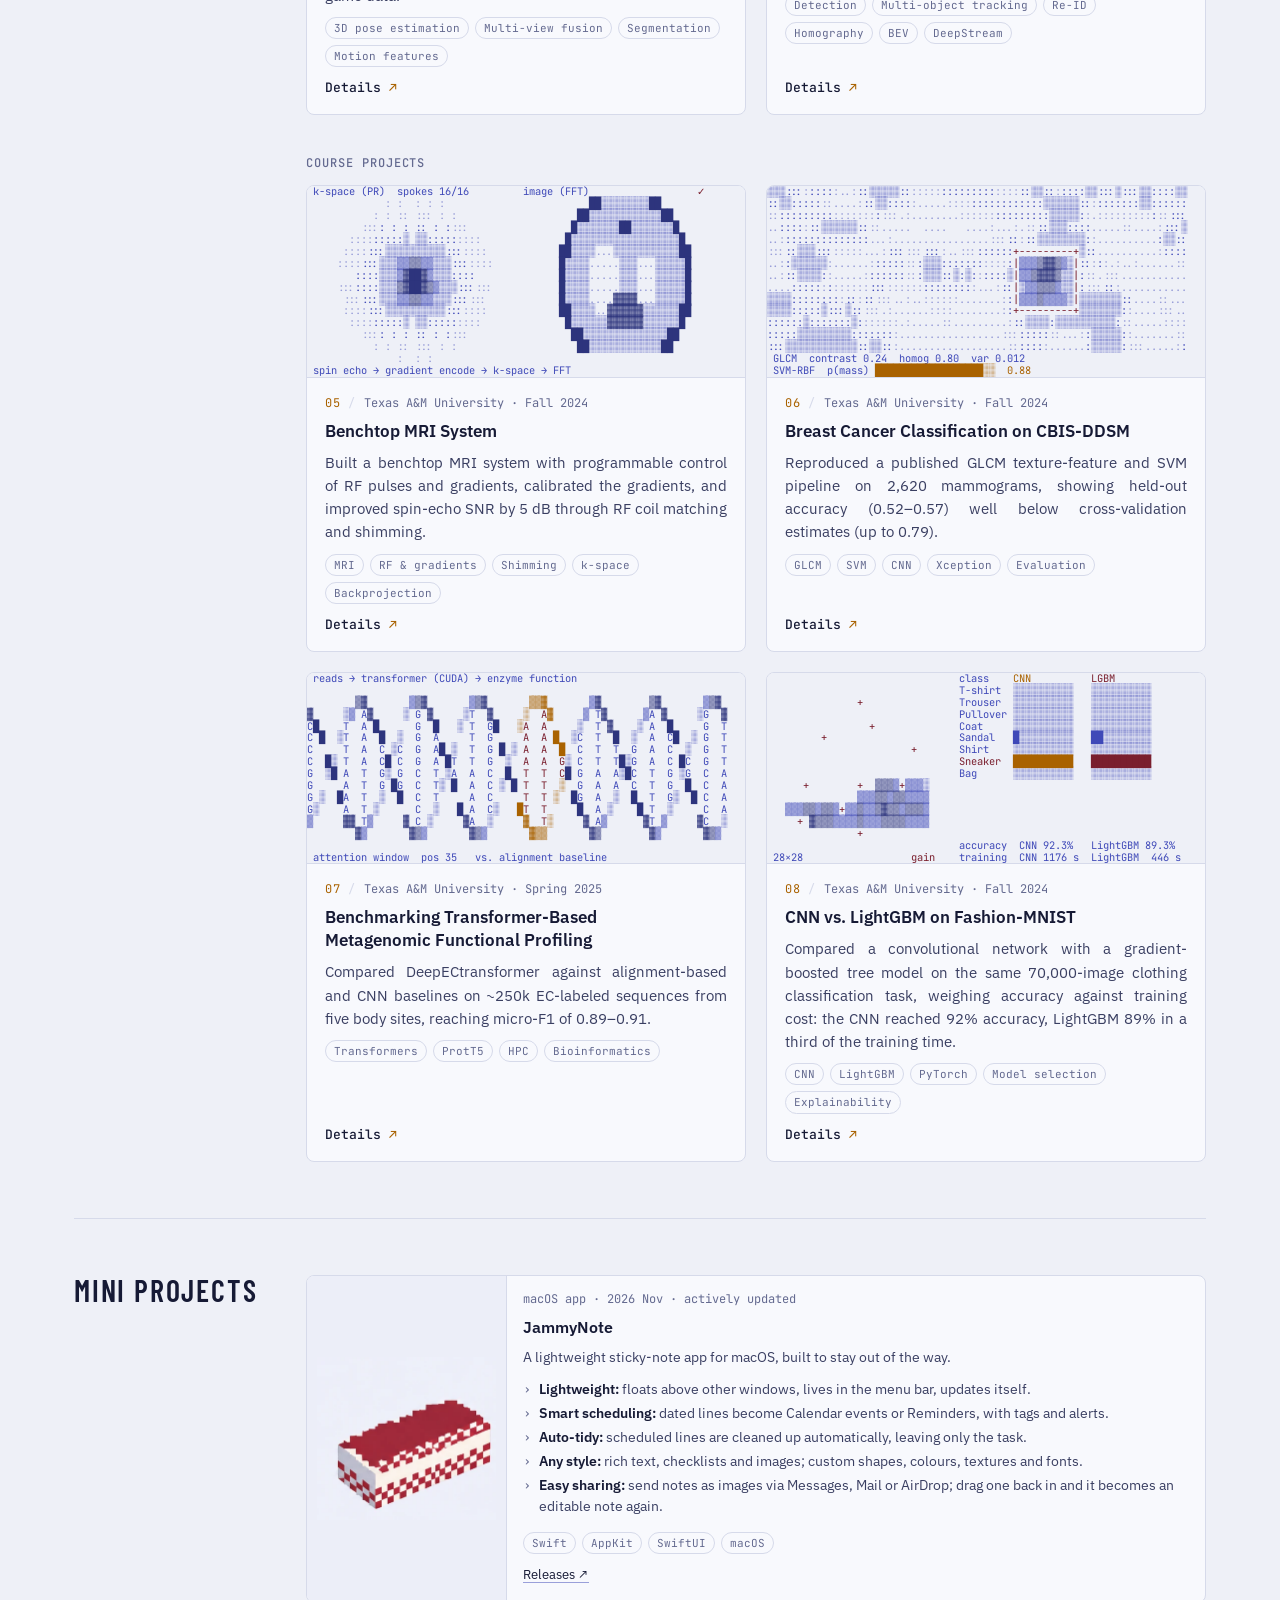
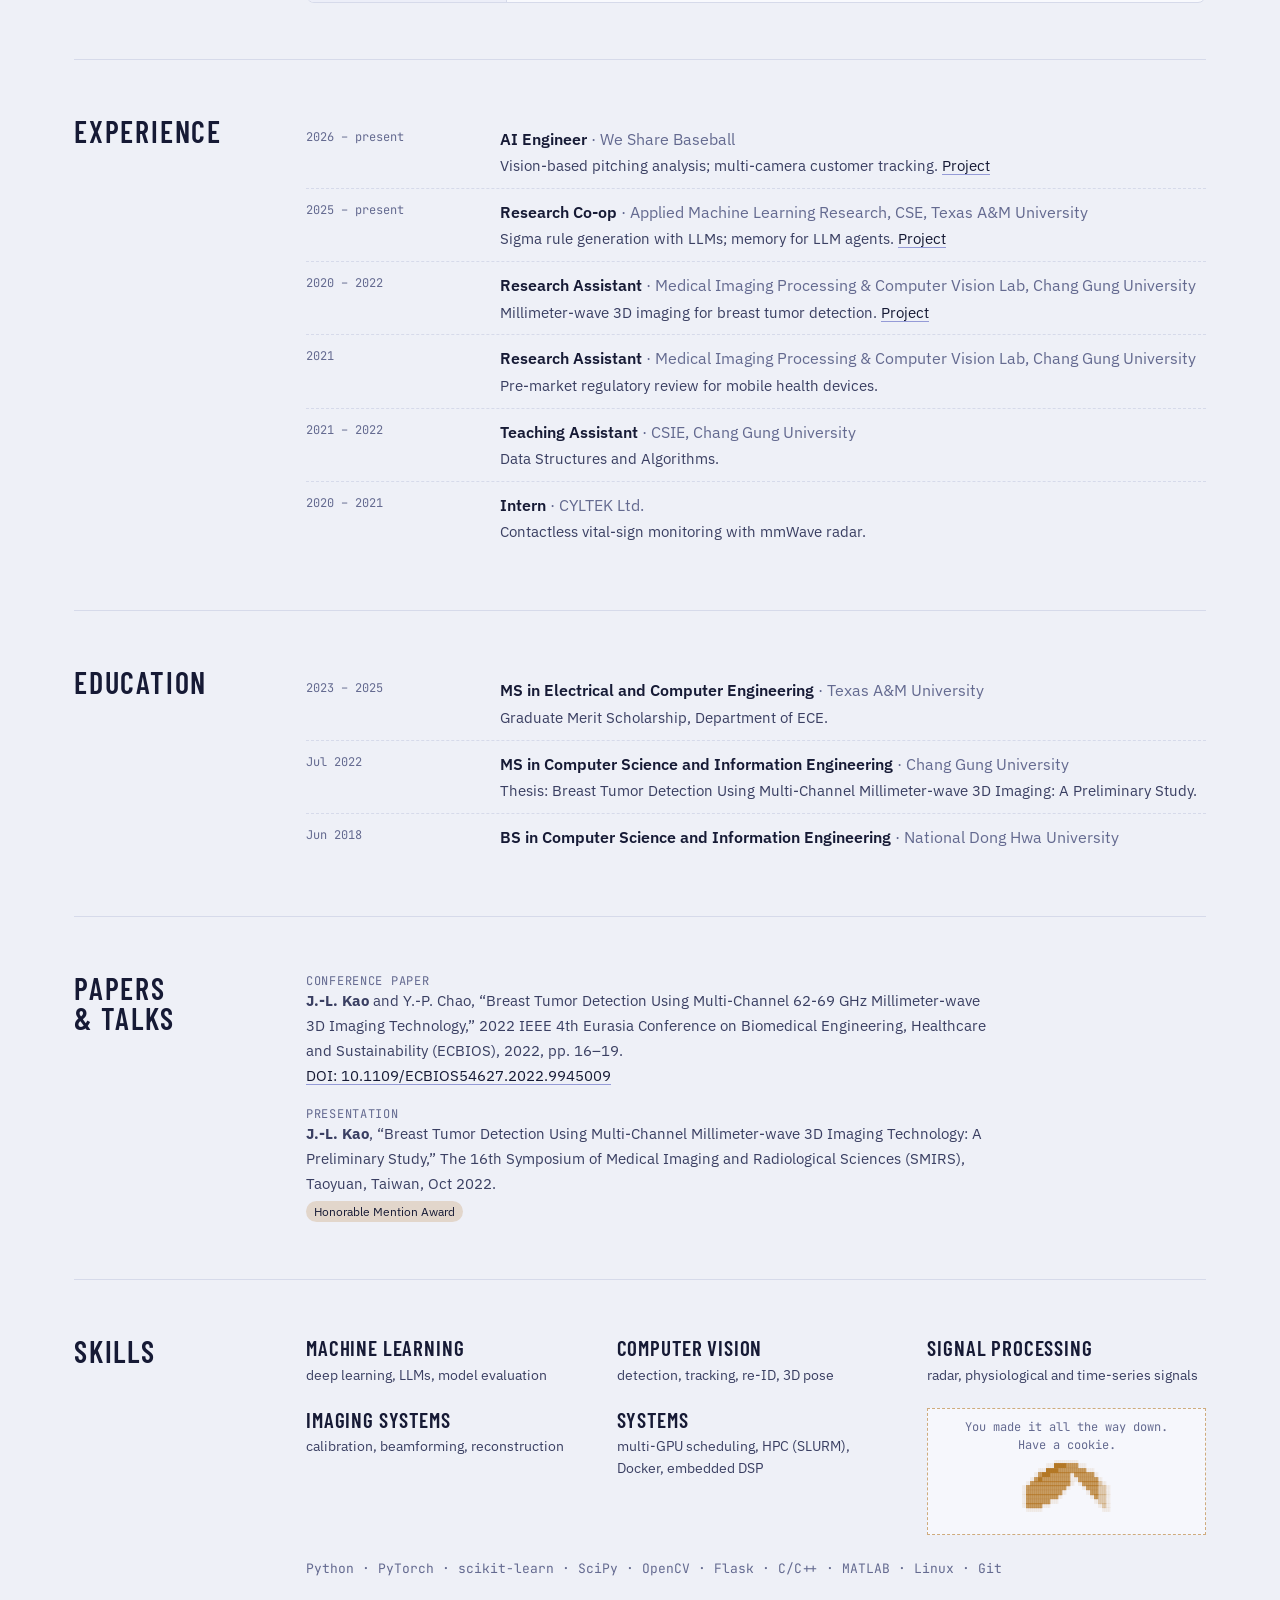
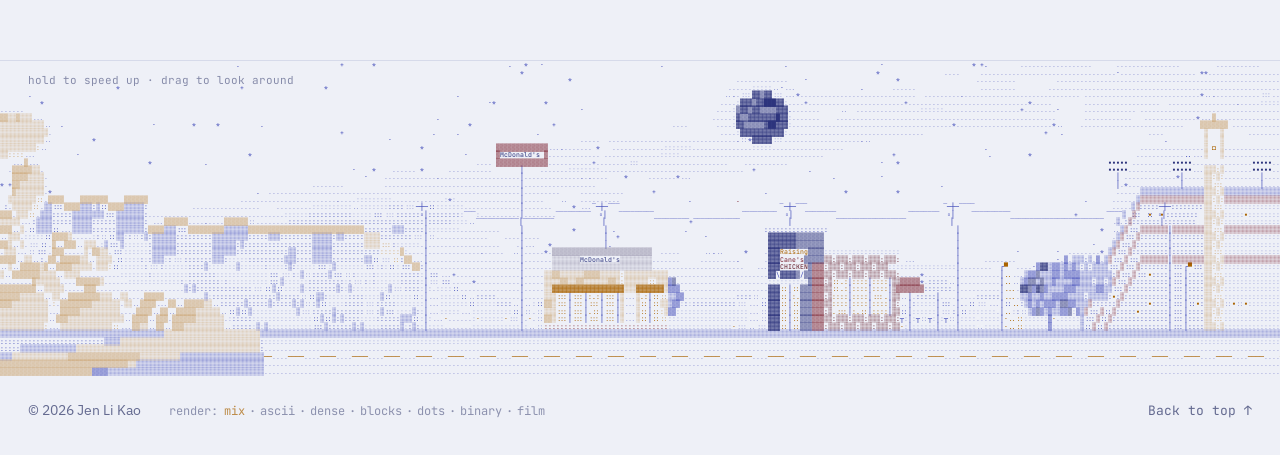
==== commit 1b00105c: "Fortune cookie moves from the footer to the empty cell at the end of Skills" ====
--- a/index.html
+++ b/index.html
@@ -9,7 +9,7 @@
   <link rel="preconnect" href="https://fonts.googleapis.com">
   <link rel="preconnect" href="https://fonts.gstatic.com" crossorigin>
   <link rel="stylesheet" href="https://fonts.googleapis.com/css2?family=Barlow+Condensed:wght@500;600;700&family=IBM+Plex+Sans:wght@400;500;600&family=JetBrains+Mono:wght@400;500&display=swap">
-  <link rel="stylesheet" href="ascii/style.css?v=45688f60">
+  <link rel="stylesheet" href="ascii/style.css?v=77dc21a2">
   <!-- light or dark: the visitor's choice if they made one, else their system's; the pixel version shares the key -->
   <script>try { document.documentElement.dataset.theme = localStorage.getItem("theme") || (matchMedia("(prefers-color-scheme: dark)").matches ? "dark" : "light"); } catch (e) {}</script>
 </head>
@@ -68,6 +68,7 @@
       <header class="block-head"><h2 id="h-skills">Skills</h2></header>
       <div>
         <div class="credits" id="credits"></div>
+        <div class="fortune"><p class="fortune-note">You made it all the way down.<br>Have a cookie.</p><button class="cookie" type="button" aria-label="A fortune cookie. Crack it open." title="crack it open"><span class="ascii" data-art="cookie" data-rows="14" data-ramp="Blocks" aria-hidden="true"></span></button><span class="slip" role="status" hidden></span></div>
         <p class="stack" id="stack"></p>
       </div>
     </section>
@@ -76,7 +77,6 @@
   <footer class="foot" id="contact">
     <div class="ascii ascii-sky" data-art="skyline" data-fs="6.5" data-fs-sm="5" aria-hidden="true"></div>
     <p class="sky-hint" aria-hidden="true">hold to speed up · drag to look around</p>
-    <div class="fortune"><p class="fortune-note">You made it all the way down.<br>Have a cookie.</p><button class="cookie" type="button" aria-label="A fortune cookie. Crack it open." title="crack it open"><span class="ascii" data-art="cookie" data-rows="14" data-ramp="Blocks" aria-hidden="true"></span></button><span class="slip" role="status" hidden></span></div>
     <div class="foot-row">
       <p class="foot-copy">© <span id="year">2026</span> Jen Li Kao</p>
       <p class="render"><span>render:</span> <span class="look" role="group" aria-label="Text art style" id="look"></span></p>
@@ -86,9 +86,9 @@
 
   <noscript><p class="noscript">This page needs JavaScript. <a href="../">The pixel version</a> · <a href="https://github.com/Dino-Boooo">GitHub</a> · kaojenli@gmail.com</p></noscript>
 
-  <script src="js/content.js?v=45688f60"></script>
-  <script src="js/narration.js?v=45688f60"></script>
-  <script src="js/tours.js?v=45688f60"></script>
-  <script src="ascii/main.js?v=45688f60"></script>
+  <script src="js/content.js?v=77dc21a2"></script>
+  <script src="js/narration.js?v=77dc21a2"></script>
+  <script src="js/tours.js?v=77dc21a2"></script>
+  <script src="ascii/main.js?v=77dc21a2"></script>
 </body>
 </html>
--- a/ascii/style.css
+++ b/ascii/style.css
@@ -270,9 +270,9 @@
 .look button { padding: 0; border: 0; background: none; color: var(--muted); font: inherit; cursor: pointer; }
 .look button:hover { color: var(--ink); }
 .look button[aria-pressed="true"] { color: var(--accent); }
-/* a fortune cookie at the end: a small sign at the right edge of the city, a thank-you for reading this far; the cookie cracks open on a click, and a paper slip comes out */
+/* a fortune cookie at the end of Skills, in the grid's first empty cell: a thank-you for reading this far; the cookie cracks open on a click, and a paper slip comes out */
 .foot { position: relative; }
-.fortune { position: absolute; right: 28px; top: 104px; transform: translateY(-50%); display: flex; flex-direction: column; align-items: center; gap: 2px; width: 300px; padding: 10px 14px 12px; border: 1px dashed color-mix(in srgb, var(--accent) 50%, transparent); background: color-mix(in srgb, var(--surface) 88%, transparent); backdrop-filter: blur(2px); }
+.fortune { align-self: start; display: flex; flex-direction: column; align-items: center; gap: 2px; width: 100%; max-width: 300px; box-sizing: border-box; padding: 10px 14px 12px; border: 1px dashed color-mix(in srgb, var(--accent) 50%, transparent); background: color-mix(in srgb, var(--surface) 88%, transparent); }
 .fortune-note { margin: 0 0 4px; color: var(--muted); font: 12px/1.45 var(--mono); text-align: center; }
 .fortune.done .fortune-note { display: none; }
 .cookie { padding: 0; border: 0; background: none; color: var(--accent); cursor: pointer; opacity: .85; transition: opacity .15s, transform .15s; }
@@ -321,7 +321,6 @@
   main { padding: 0 16px; }
   .timeline > li { grid-template-columns: 1fr; gap: 2px; }
   .foot-row { padding: 16px; }
-  .fortune { right: 12px; width: min(300px, 72vw); }
 }
 @media (prefers-reduced-motion: reduce) { html { scroll-behavior: auto; } }
 
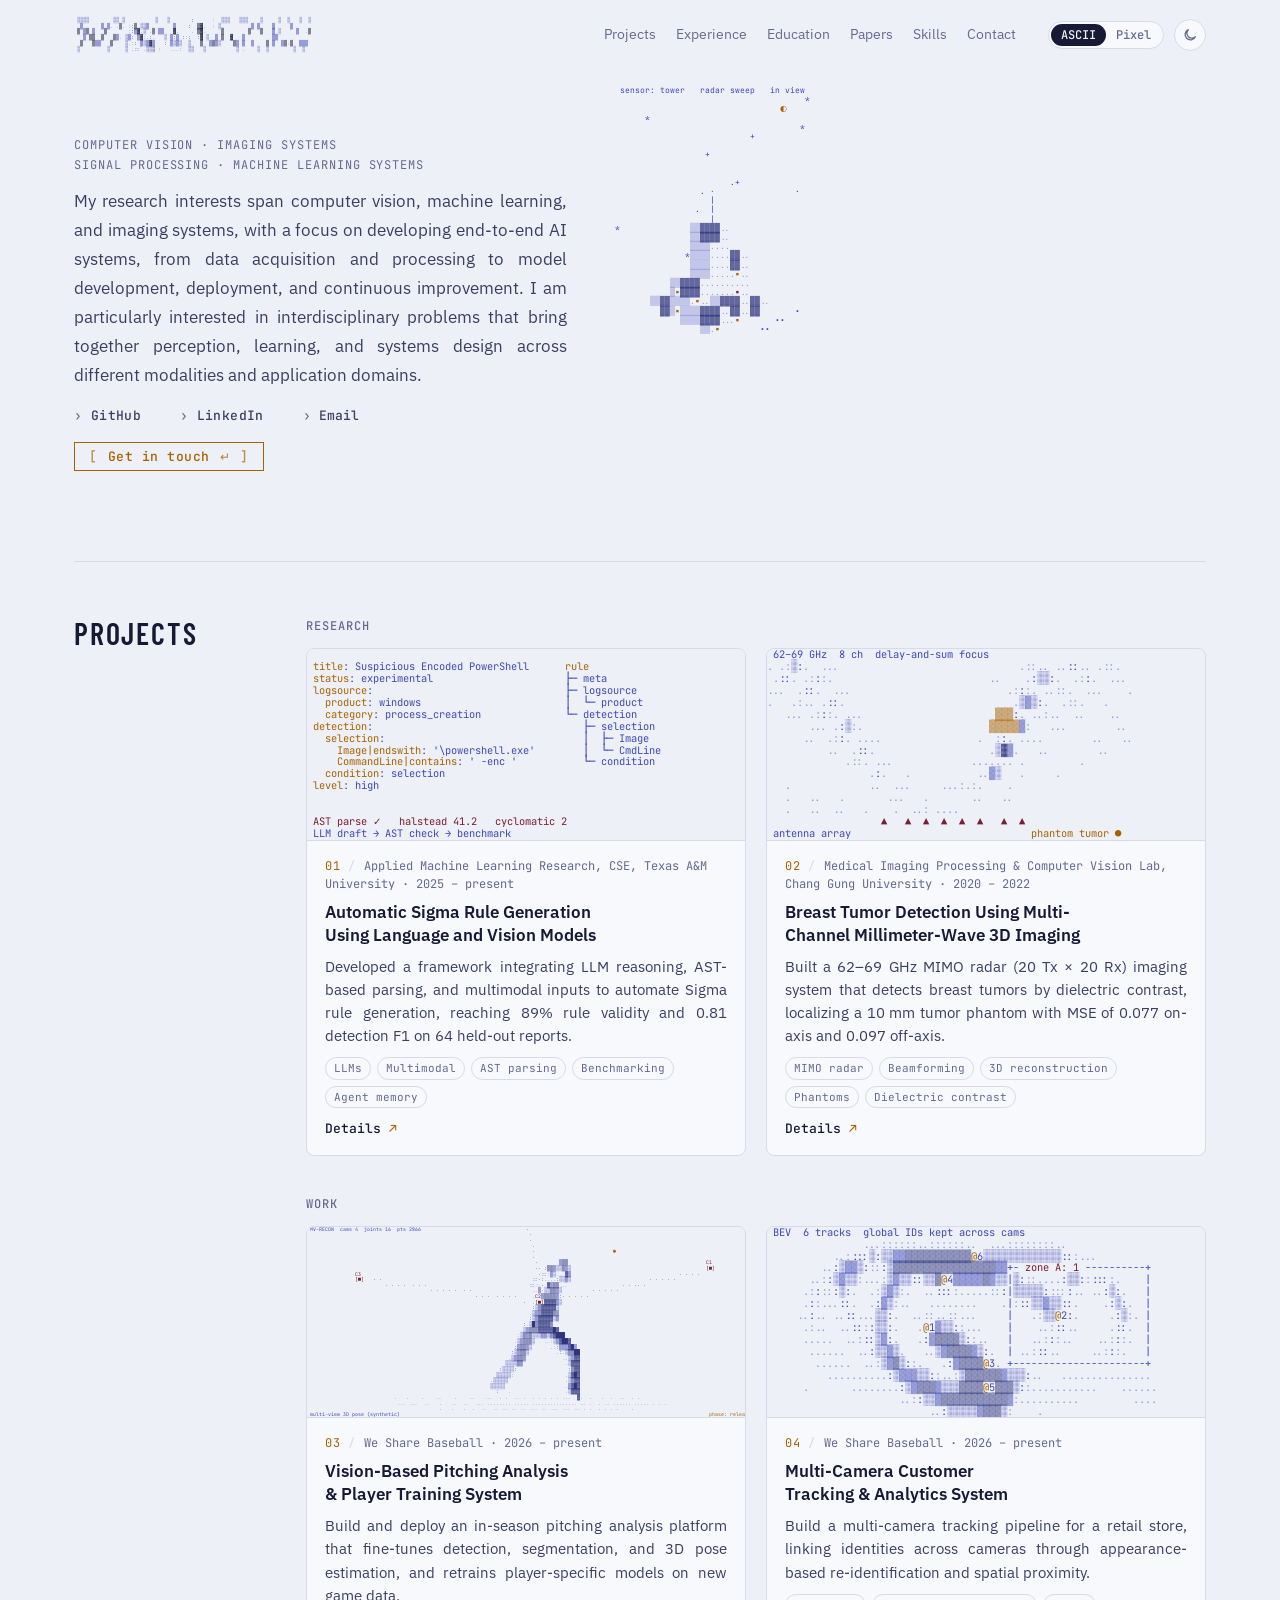
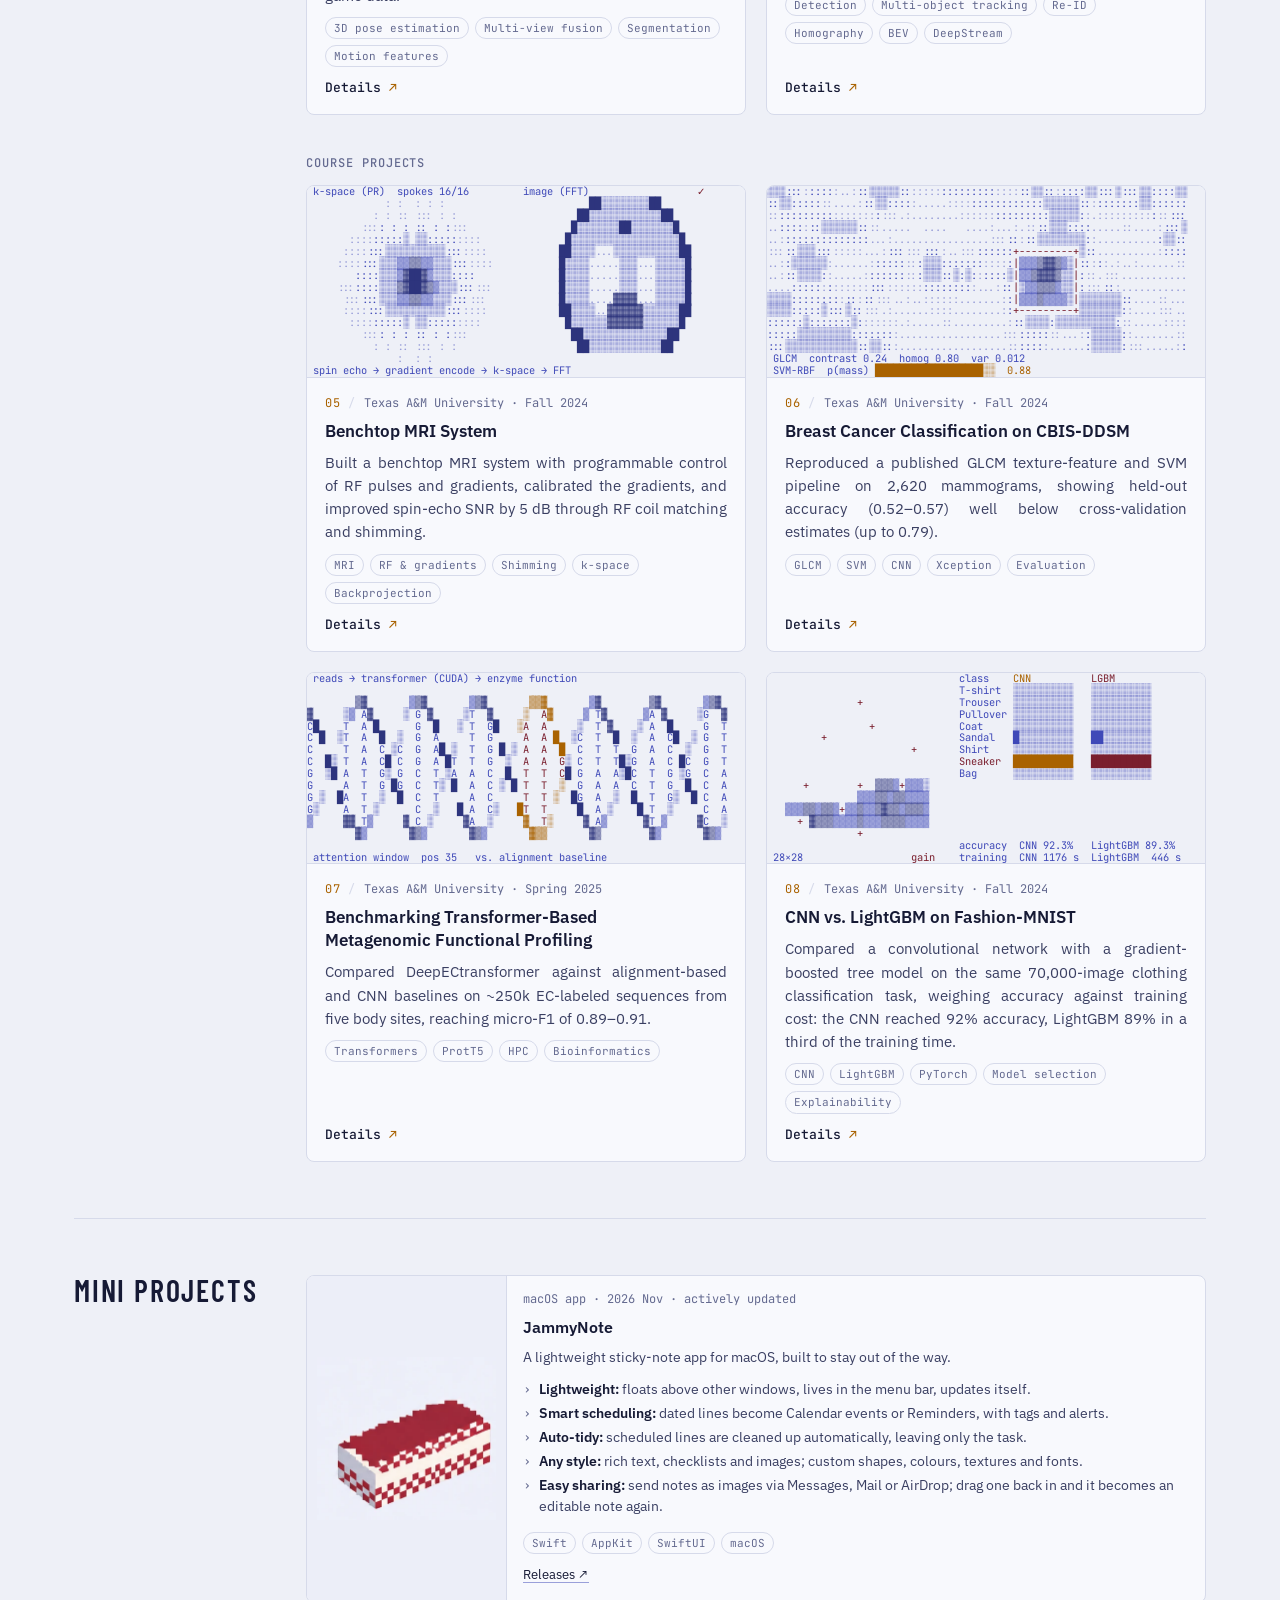
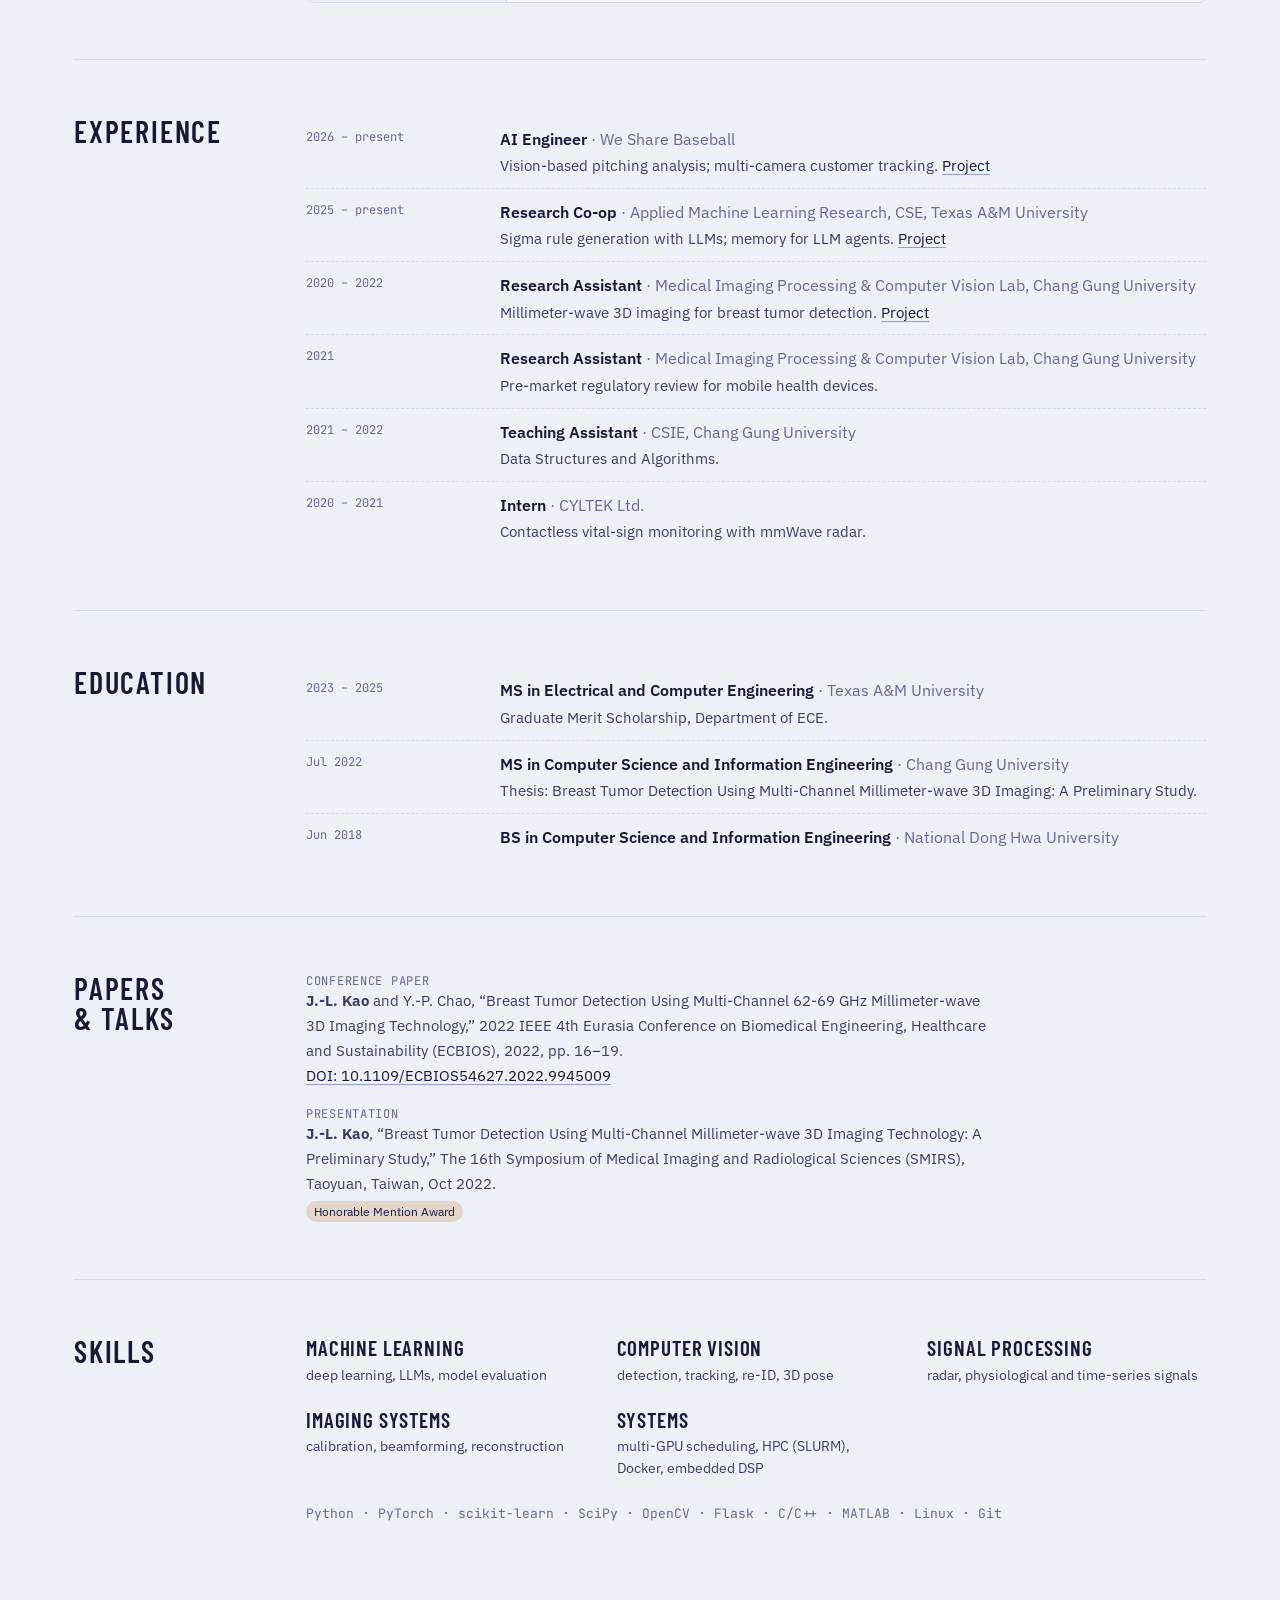
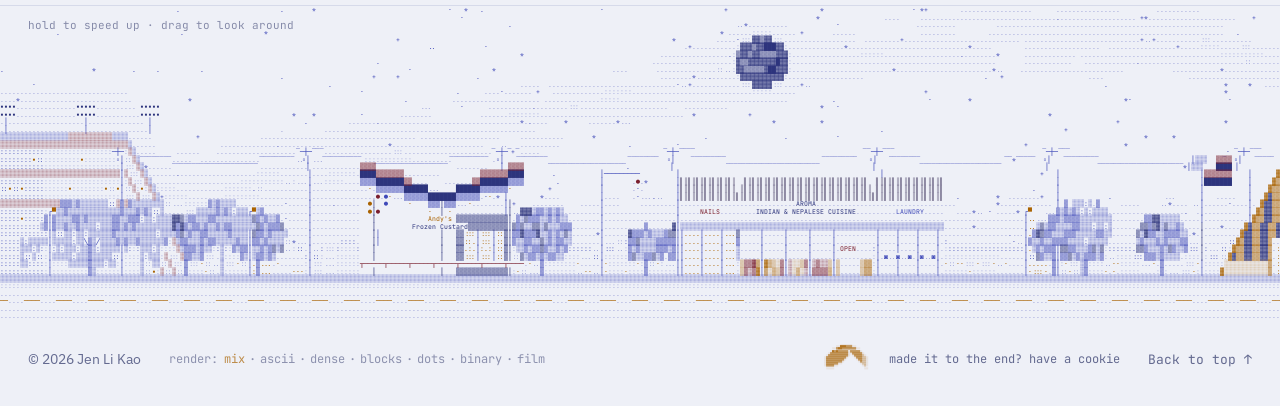
==== commit 89520b2a: "Preview: the fortune cookie in the footer's last row, its slip popping up above it" ====
--- a/index.html
+++ b/index.html
@@ -9,7 +9,7 @@
   <link rel="preconnect" href="https://fonts.googleapis.com">
   <link rel="preconnect" href="https://fonts.gstatic.com" crossorigin>
   <link rel="stylesheet" href="https://fonts.googleapis.com/css2?family=Barlow+Condensed:wght@500;600;700&family=IBM+Plex+Sans:wght@400;500;600&family=JetBrains+Mono:wght@400;500&display=swap">
-  <link rel="stylesheet" href="ascii/style.css?v=77dc21a2">
+  <link rel="stylesheet" href="ascii/style.css?v=01400508">
   <!-- light or dark: the visitor's choice if they made one, else their system's; the pixel version shares the key -->
   <script>try { document.documentElement.dataset.theme = localStorage.getItem("theme") || (matchMedia("(prefers-color-scheme: dark)").matches ? "dark" : "light"); } catch (e) {}</script>
 </head>
@@ -68,8 +68,7 @@
       <header class="block-head"><h2 id="h-skills">Skills</h2></header>
       <div>
         <div class="credits" id="credits"></div>
-        <div class="fortune"><p class="fortune-note">You made it all the way down.<br>Have a cookie.</p><button class="cookie" type="button" aria-label="A fortune cookie. Crack it open." title="crack it open"><span class="ascii" data-art="cookie" data-rows="14" data-ramp="Blocks" aria-hidden="true"></span></button><span class="slip" role="status" hidden></span></div>
-        <p class="stack" id="stack"></p>
+            <p class="stack" id="stack"></p>
       </div>
     </section>
   </main>
@@ -80,15 +79,16 @@
     <div class="foot-row">
       <p class="foot-copy">© <span id="year">2026</span> Jen Li Kao</p>
       <p class="render"><span>render:</span> <span class="look" role="group" aria-label="Text art style" id="look"></span></p>
+      <div class="fortune"><button class="cookie" type="button" aria-label="A fortune cookie, for reading to the end. Crack it open." title="crack it open"><span class="ascii" data-art="cookie" data-rows="14" data-ramp="Blocks" aria-hidden="true"></span></button><p class="fortune-note">made it to the end? have a cookie</p><span class="slip" role="status" hidden></span></div>
       <a class="to-top" href="#top">Back to top <span aria-hidden="true">↑</span></a>
     </div>
   </footer>
 
   <noscript><p class="noscript">This page needs JavaScript. <a href="../">The pixel version</a> · <a href="https://github.com/Dino-Boooo">GitHub</a> · kaojenli@gmail.com</p></noscript>
 
-  <script src="js/content.js?v=77dc21a2"></script>
-  <script src="js/narration.js?v=77dc21a2"></script>
-  <script src="js/tours.js?v=77dc21a2"></script>
-  <script src="ascii/main.js?v=77dc21a2"></script>
+  <script src="js/content.js?v=01400508"></script>
+  <script src="js/narration.js?v=01400508"></script>
+  <script src="js/tours.js?v=01400508"></script>
+  <script src="ascii/main.js?v=01400508"></script>
 </body>
 </html>
--- a/ascii/style.css
+++ b/ascii/style.css
@@ -260,7 +260,7 @@
 .sky-hint.used { opacity: 0; }
 @media (max-width: 640px) { .sky-hint { left: 16px; top: 10px; } }
 @media (max-width: 640px) { .ascii-sky { height: 260px; } }
-.foot-row { display: flex; flex-wrap: wrap; align-items: baseline; gap: 10px 28px; padding: 18px 28px 32px; font-size: 14px; }
+.foot-row { display: flex; flex-wrap: wrap; align-items: center; gap: 10px 28px; padding: 18px 28px 32px; font-size: 14px; }
 .foot-copy { white-space: nowrap; }
 .to-top { white-space: nowrap; }
 .foot-copy { margin: 0; color: var(--muted); }
@@ -270,25 +270,25 @@
 .look button { padding: 0; border: 0; background: none; color: var(--muted); font: inherit; cursor: pointer; }
 .look button:hover { color: var(--ink); }
 .look button[aria-pressed="true"] { color: var(--accent); }
-/* a fortune cookie at the end of Skills, in the grid's first empty cell: a thank-you for reading this far; the cookie cracks open on a click, and a paper slip comes out */
+/* a fortune cookie in the footer's last row, a thank-you for reading to the end: it cracks open on a click, and a paper slip pops up above it */
 .foot { position: relative; }
-.fortune { align-self: start; display: flex; flex-direction: column; align-items: center; gap: 2px; width: 100%; max-width: 300px; box-sizing: border-box; padding: 10px 14px 12px; border: 1px dashed color-mix(in srgb, var(--accent) 50%, transparent); background: color-mix(in srgb, var(--surface) 88%, transparent); }
-.fortune-note { margin: 0 0 4px; color: var(--muted); font: 12px/1.45 var(--mono); text-align: center; }
+.fortune { position: relative; display: flex; align-items: center; gap: 8px; margin-left: auto; }
+.fortune-note { margin: 0; color: var(--muted); font: 12px var(--mono); white-space: nowrap; }
 .fortune.done .fortune-note { display: none; }
 .cookie { padding: 0; border: 0; background: none; color: var(--accent); cursor: pointer; opacity: .85; transition: opacity .15s, transform .15s; }
 .cookie:hover { opacity: 1; transform: rotate(-6deg); }
 .cookie:focus-visible { outline: 2px solid var(--accent); outline-offset: 4px; border-radius: 4px; }
-.cookie .ascii { display: block; width: 142px; height: 62px; }
+.cookie .ascii { display: block; width: 70px; height: 30px; }
 .cookie .ascii .t0 { color: var(--accent); opacity: .35; } .cookie .ascii .t1 { color: var(--accent); opacity: .7; } .cookie .ascii .t2 { color: var(--accent); }
 .cookie .ascii .acc { color: #fbf8f1; } .cookie .ascii .mar { color: #c0392b; } /* the paper slip: white, with red writing */
 .cookie.shaking { animation: cookie-shake .5s ease-in-out; }
 @keyframes cookie-shake { 0%, 100% { transform: rotate(0); } 20% { transform: rotate(-10deg); } 40% { transform: rotate(9deg); } 60% { transform: rotate(-7deg); } 80% { transform: rotate(5deg); } }
-.slip { display: block; width: 100%; margin-top: 6px; padding: 5px 9px; background: #fbf8f1; color: #b3261e; font: 12px/1.5 var(--mono); white-space: pre-wrap; box-shadow: 0 1px 0 rgba(0, 0, 0, .25); }
+.slip { position: absolute; right: 0; bottom: calc(100% + 12px); z-index: 5; display: block; width: 280px; padding: 7px 10px; background: #fbf8f1; color: #b3261e; font: 12px/1.5 var(--mono); white-space: pre-wrap; box-shadow: 0 1px 0 rgba(0, 0, 0, .25); }
 .slip[hidden] { display: none; }
 .slip small { display: block; margin-top: 2px; color: #c0392b; font-size: 11px; letter-spacing: .06em; white-space: nowrap; }
 .slip.in { animation: slip-out .35s ease-out; }
 @keyframes slip-out { from { opacity: 0; transform: translateY(6px); } }
-.to-top { margin-left: auto; color: var(--muted); font: 13px var(--mono); text-decoration: none; }
+.to-top { color: var(--muted); font: 13px var(--mono); text-decoration: none; }
 .to-top:hover { color: var(--accent); }
 .noscript { padding: 24px; }
 
@@ -308,6 +308,9 @@
   .card .ascii { aspect-ratio: 16 / 8; }
 }
 @media (max-width: 640px) {
+  .fortune-note { display: none; } /* the cookie alone is enough on a phone */
+  .slip { right: auto; left: 50%; transform: translateX(-50%); width: min(280px, calc(100vw - 32px)); }
+  .slip.in { animation: none; }
   .bar { gap: 12px; padding: 10px 16px; }
   .render { display: none; } /* too narrow for the look picker: the footer keeps one tidy row */
   .ascii-name { width: 190px; height: 36px; }
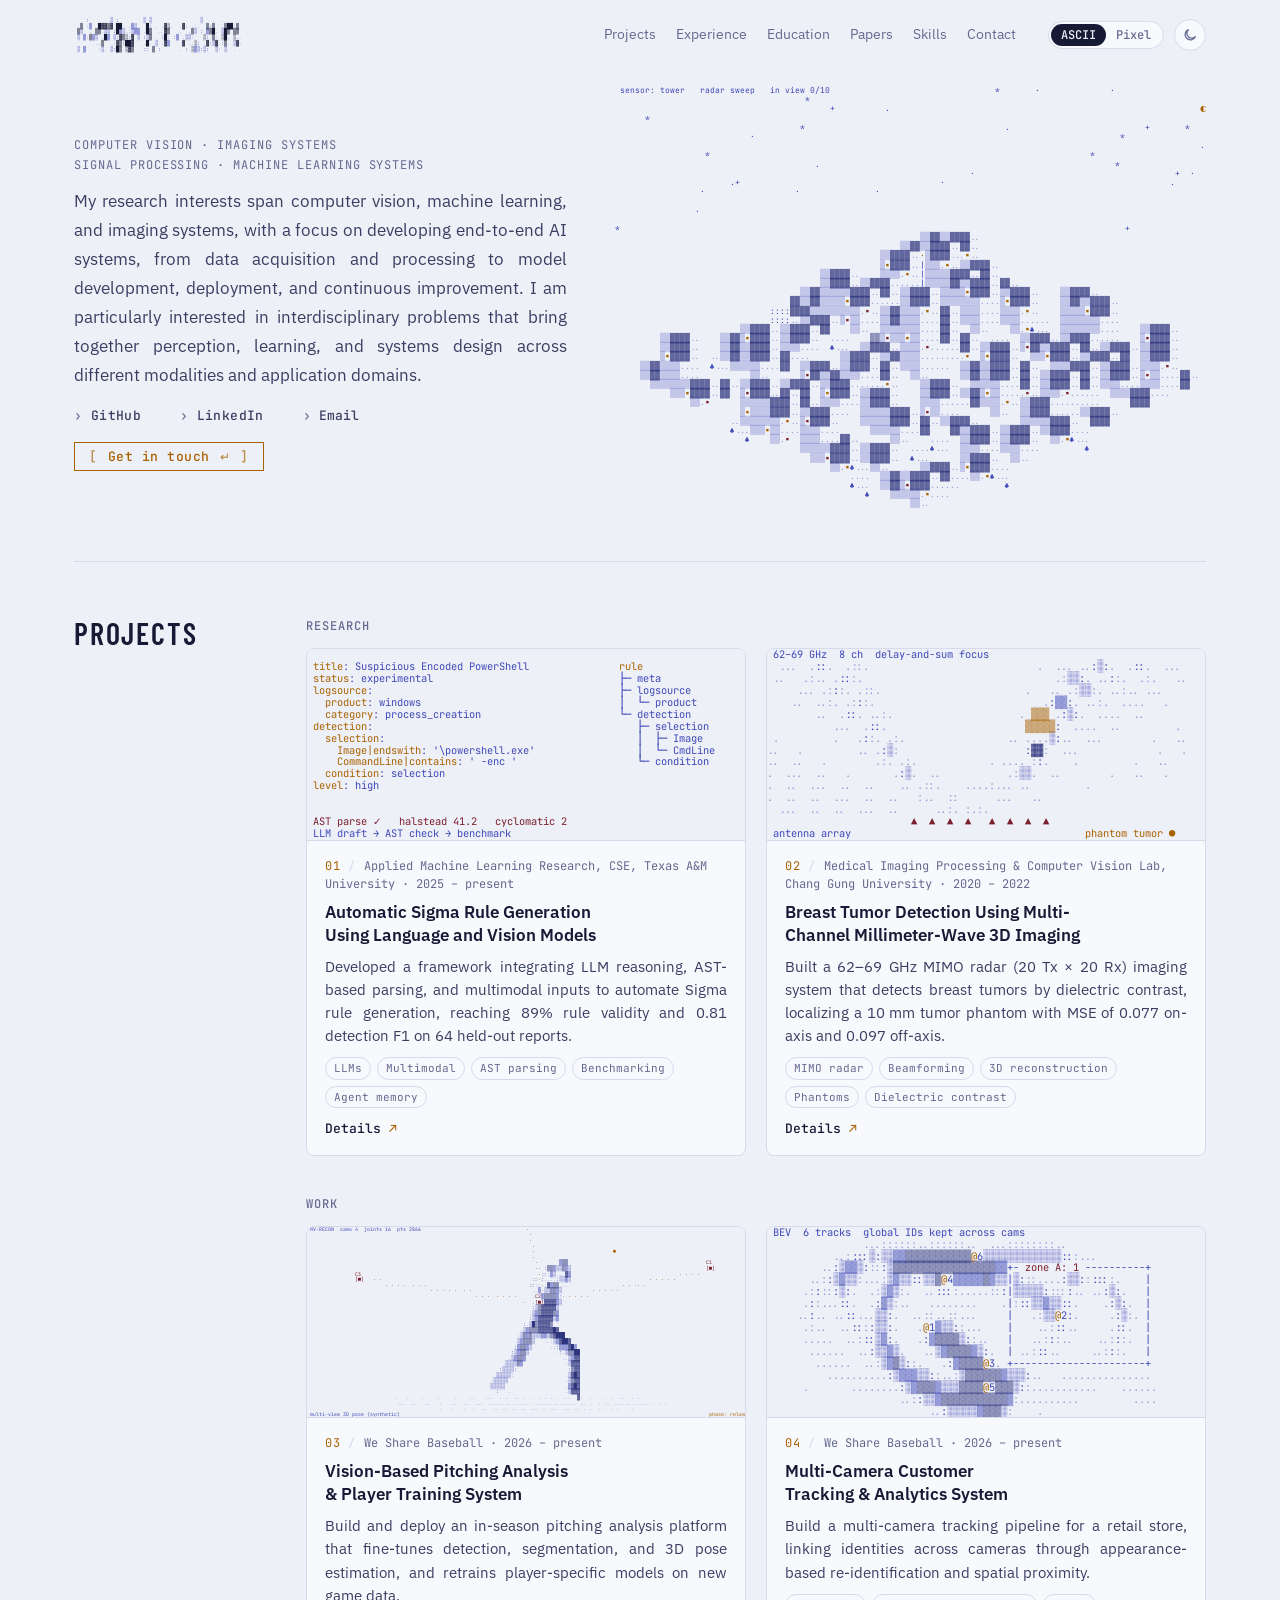
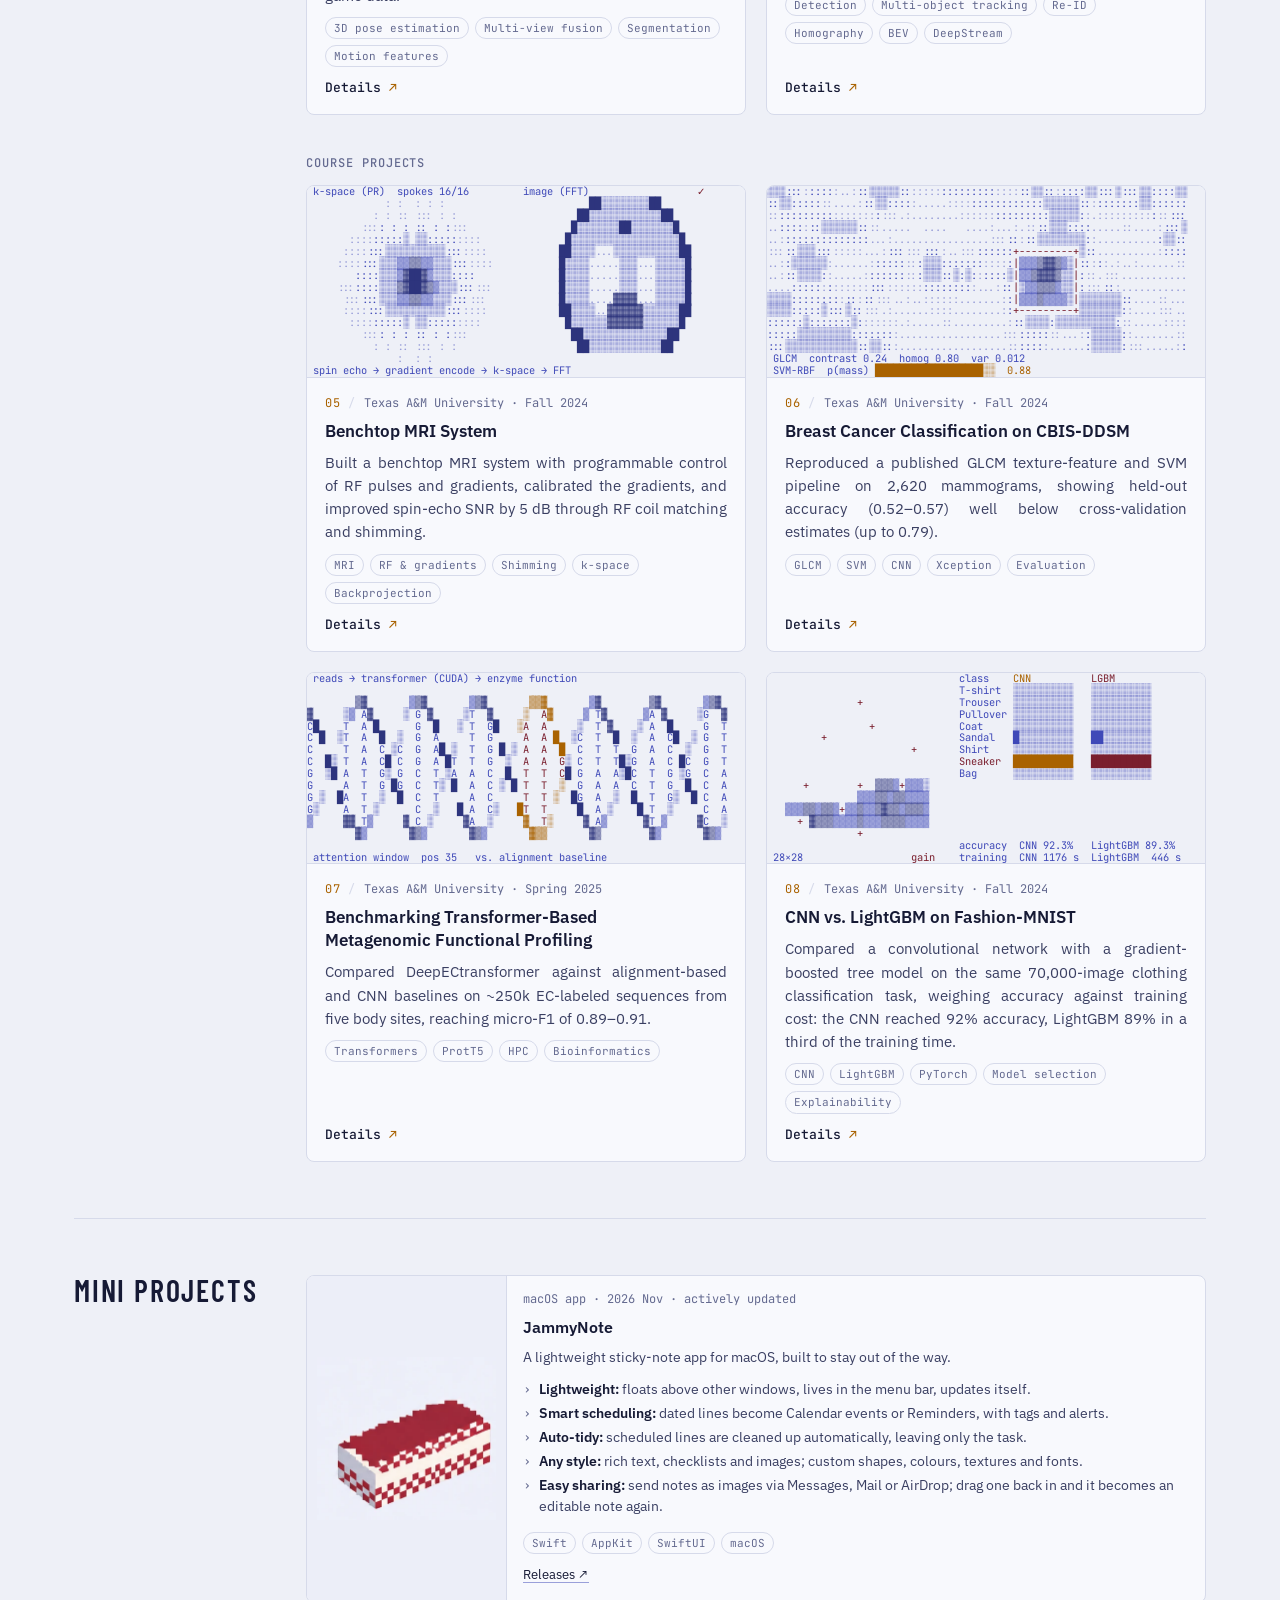
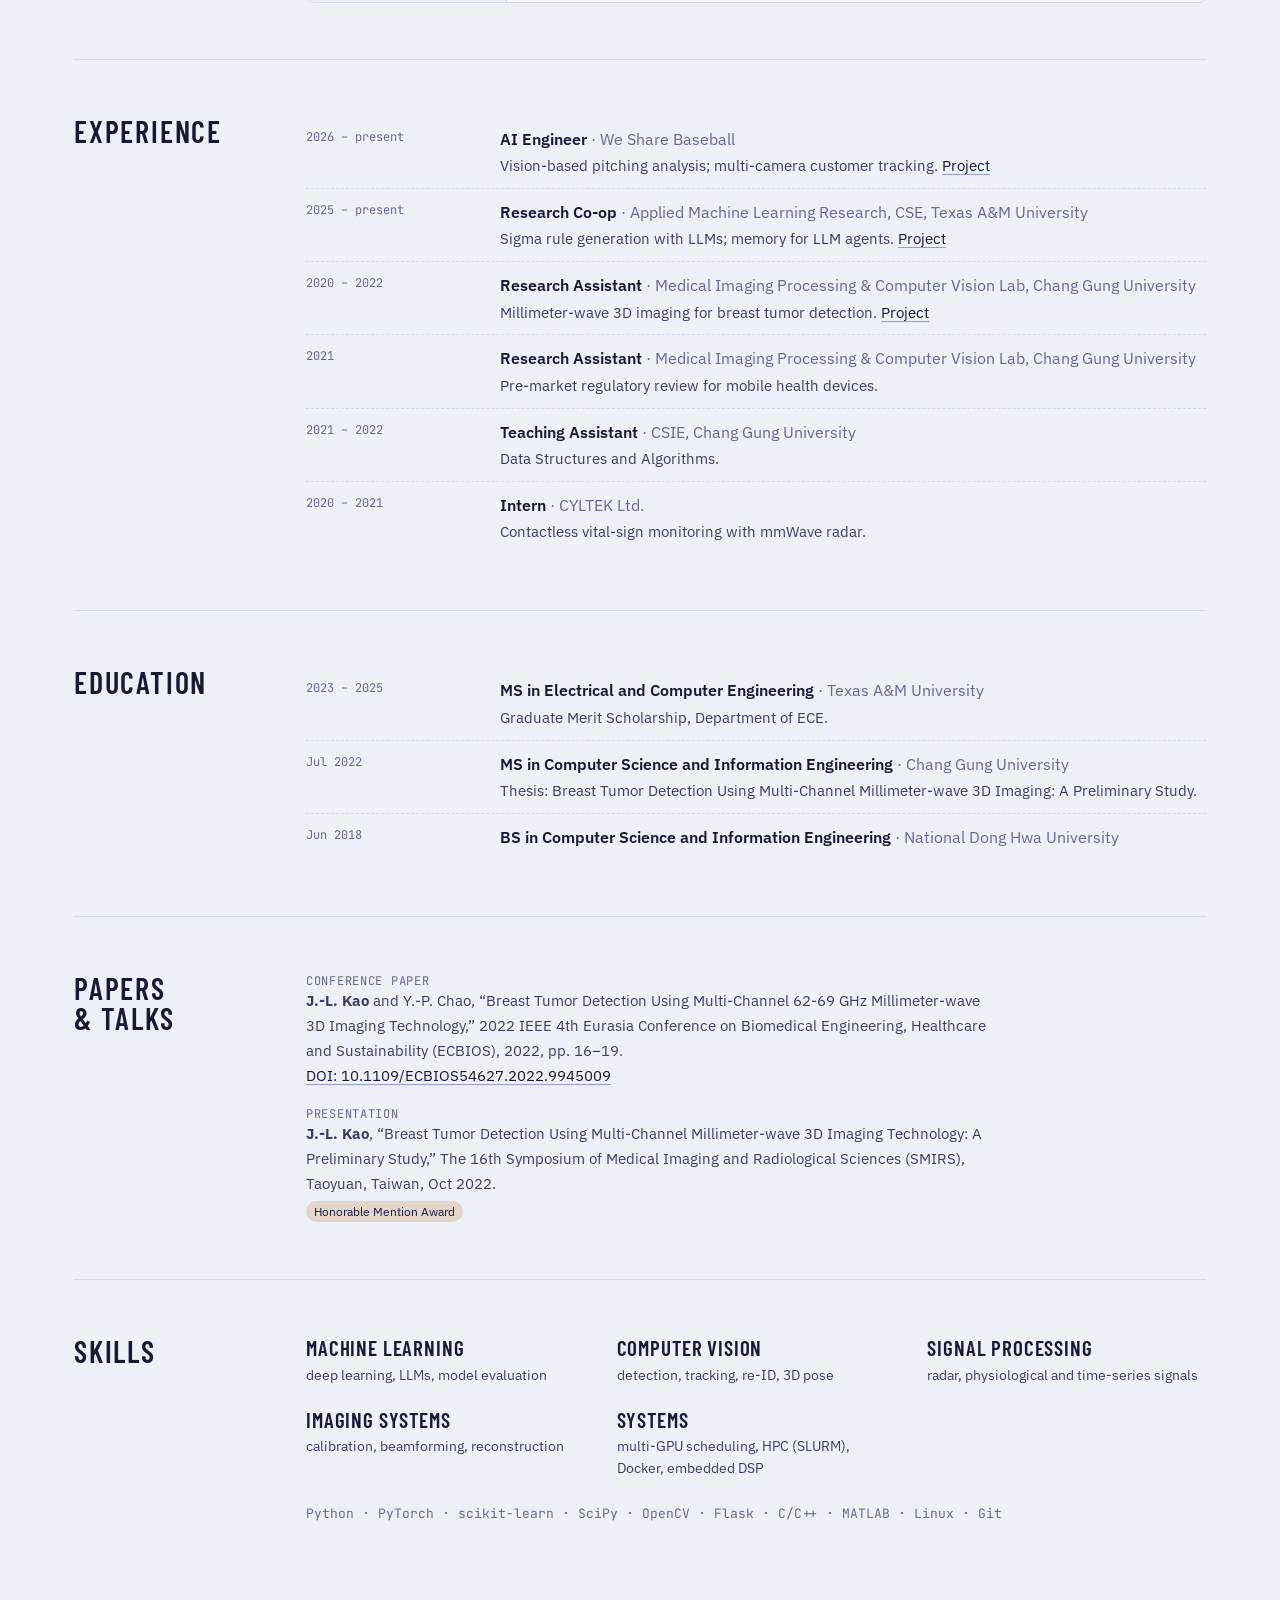
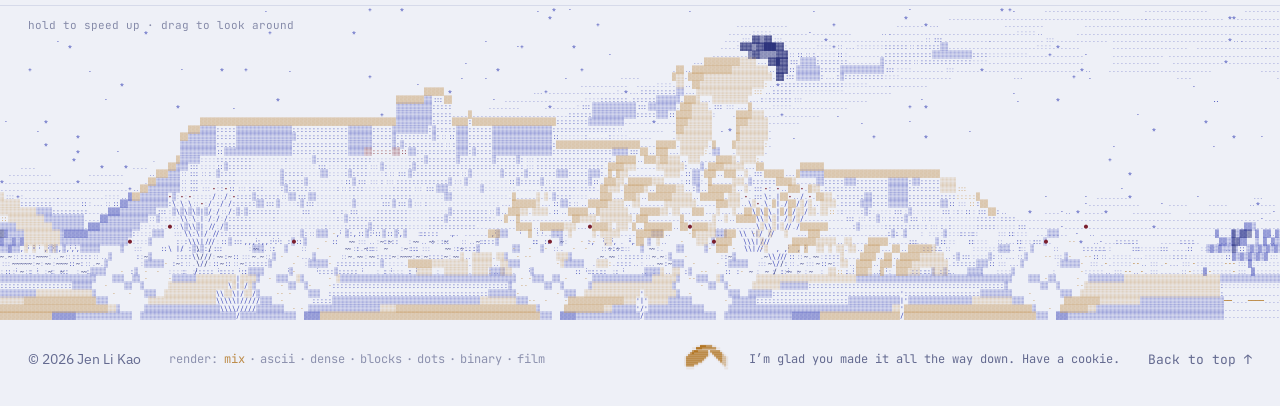
==== commit bb1566b0: "Footer cookie note: I'm glad you made it all the way down. Have a cookie." ====
--- a/index.html
+++ b/index.html
@@ -79,7 +79,7 @@
     <div class="foot-row">
       <p class="foot-copy">© <span id="year">2026</span> Jen Li Kao</p>
       <p class="render"><span>render:</span> <span class="look" role="group" aria-label="Text art style" id="look"></span></p>
-      <div class="fortune"><button class="cookie" type="button" aria-label="A fortune cookie, for reading to the end. Crack it open." title="crack it open"><span class="ascii" data-art="cookie" data-rows="14" data-ramp="Blocks" aria-hidden="true"></span></button><p class="fortune-note">made it to the end? have a cookie</p><span class="slip" role="status" hidden></span></div>
+      <div class="fortune"><button class="cookie" type="button" aria-label="A fortune cookie, for reading to the end. Crack it open." title="crack it open"><span class="ascii" data-art="cookie" data-rows="14" data-ramp="Blocks" aria-hidden="true"></span></button><p class="fortune-note">I’m glad you made it all the way down. Have a cookie.</p><span class="slip" role="status" hidden></span></div>
       <a class="to-top" href="#top">Back to top <span aria-hidden="true">↑</span></a>
     </div>
   </footer>
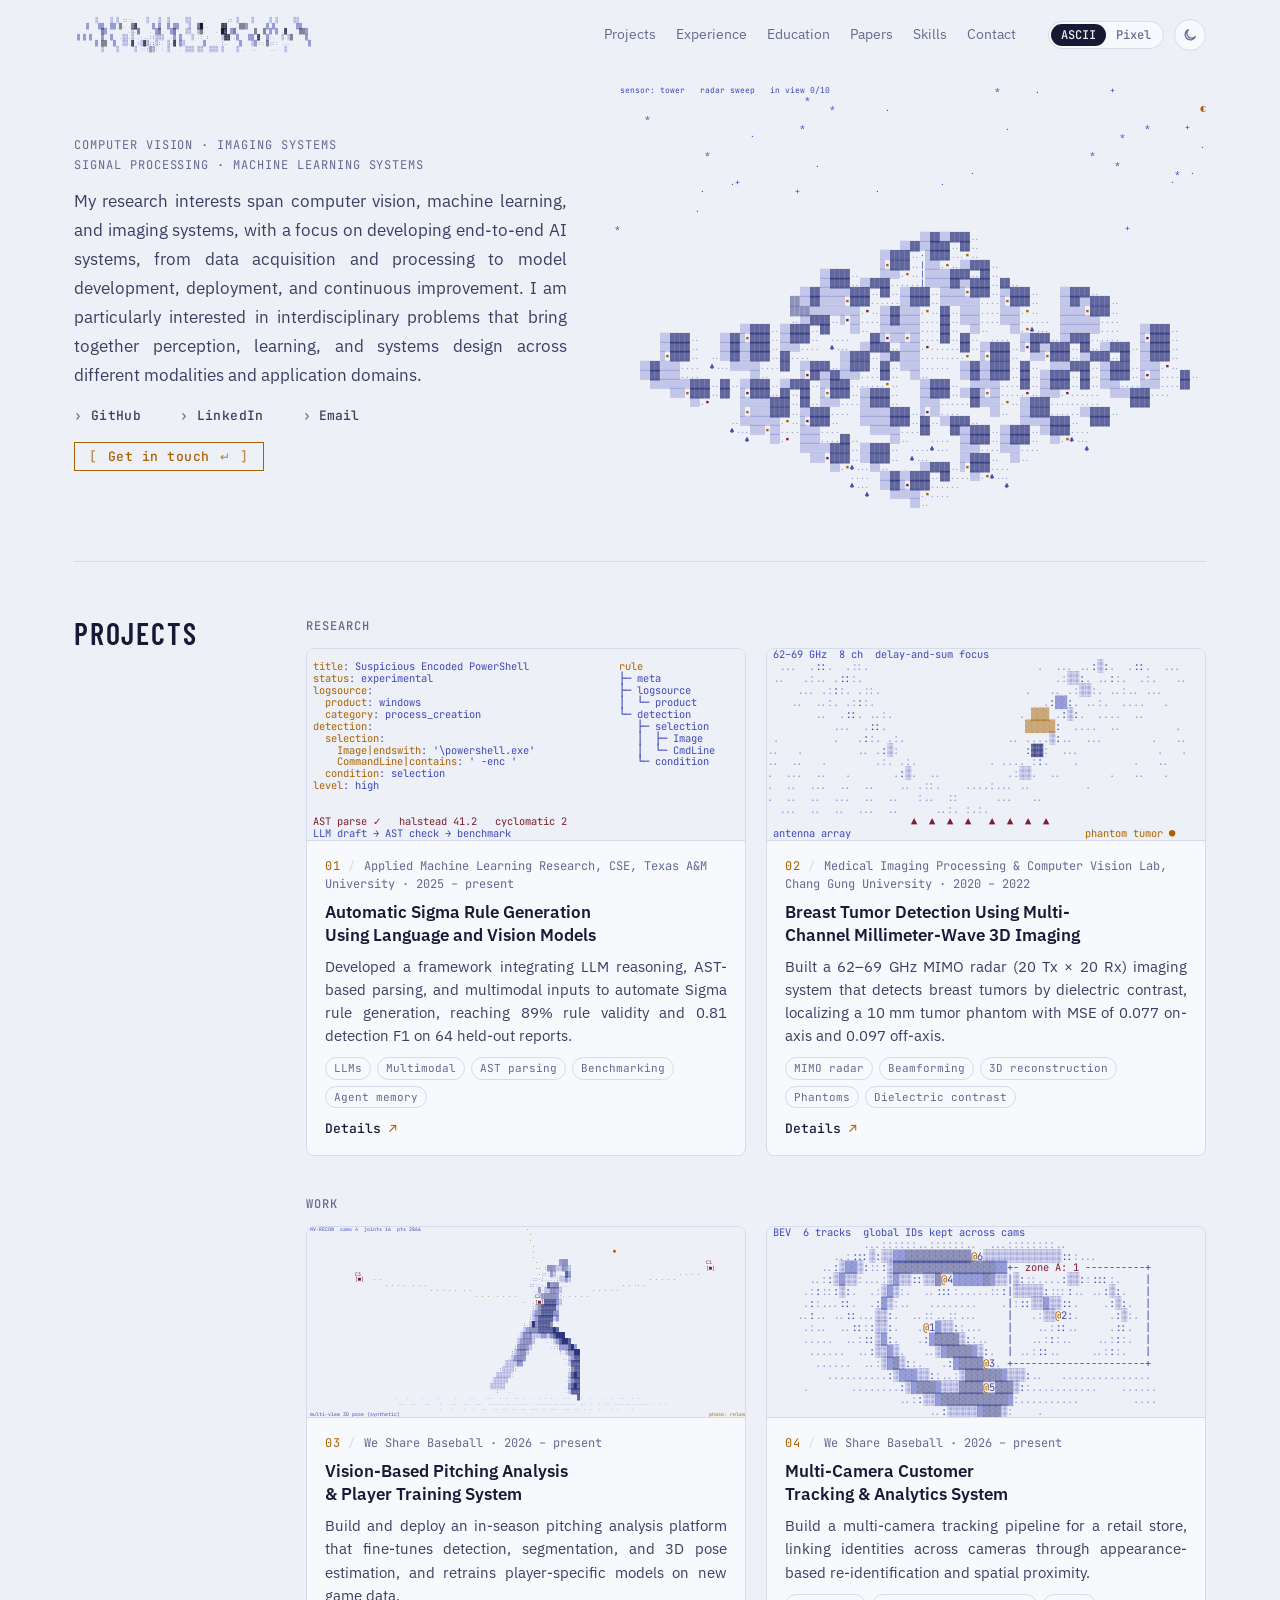
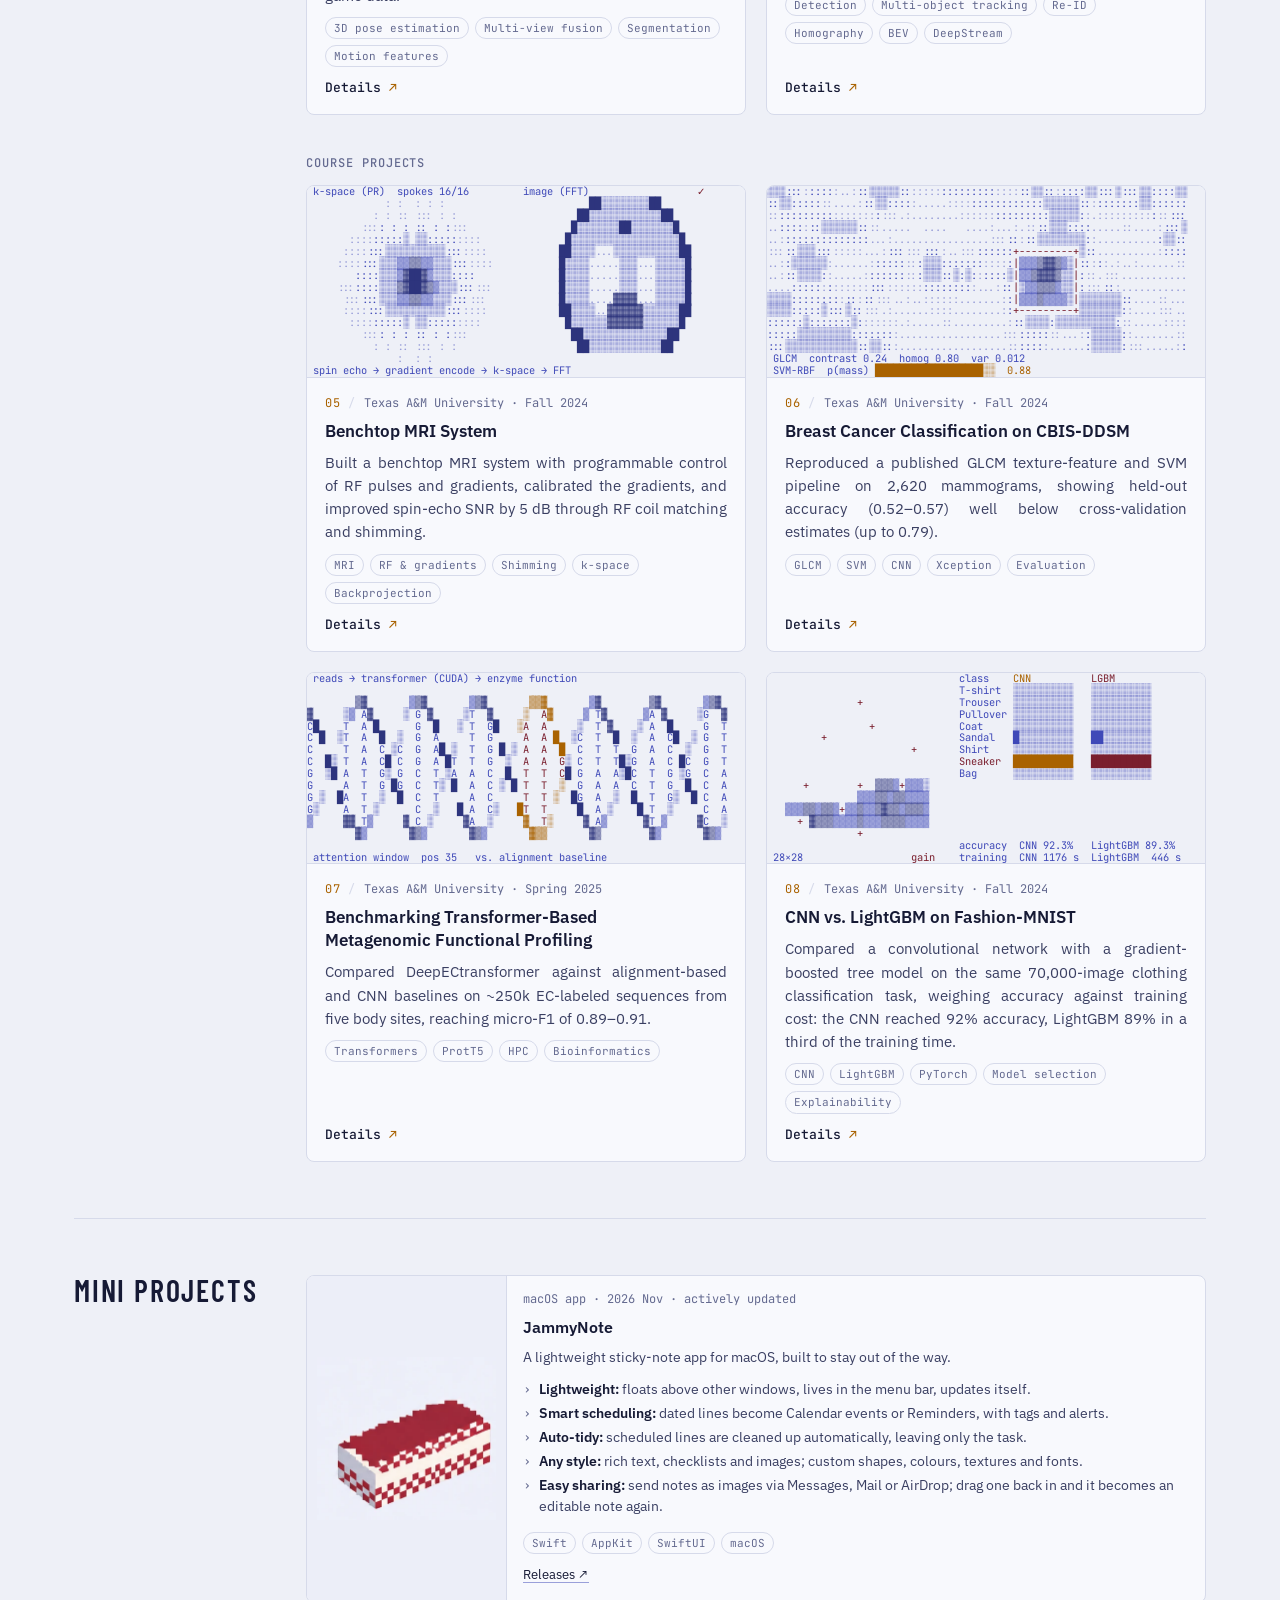
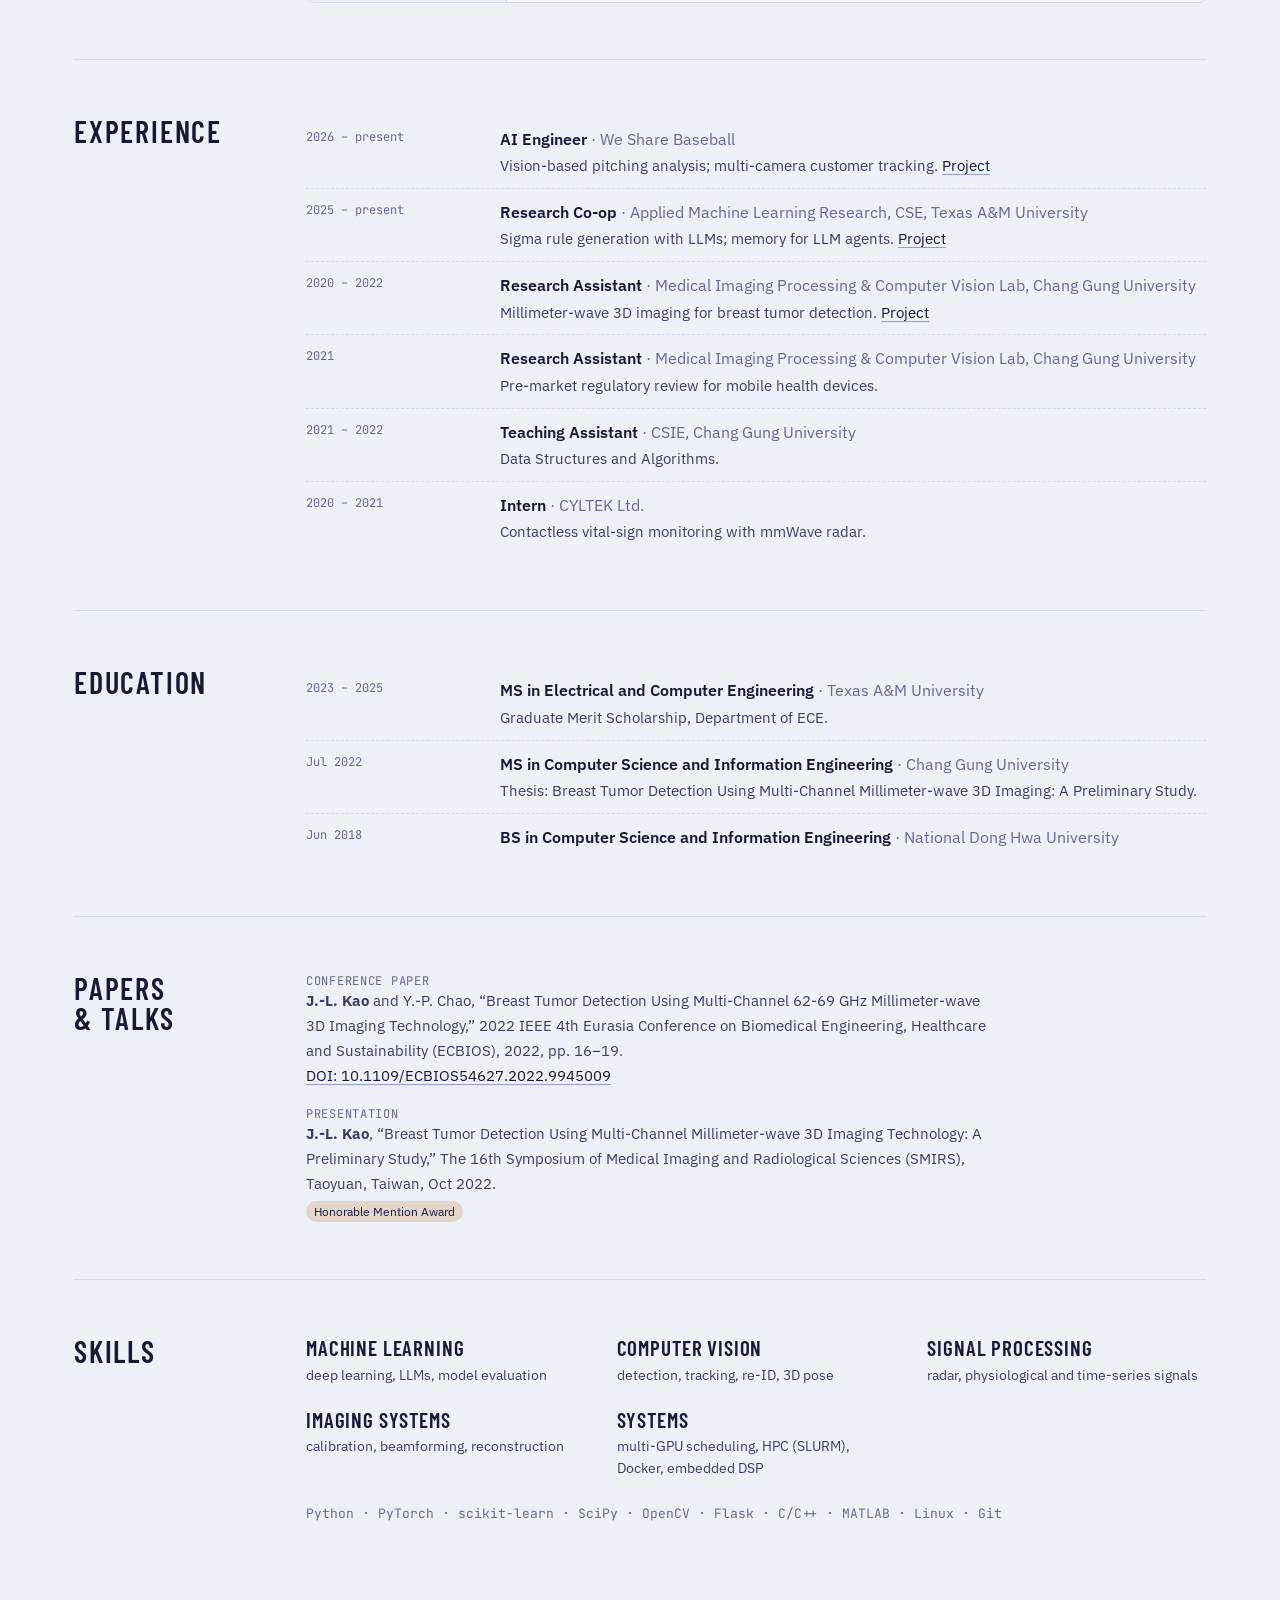
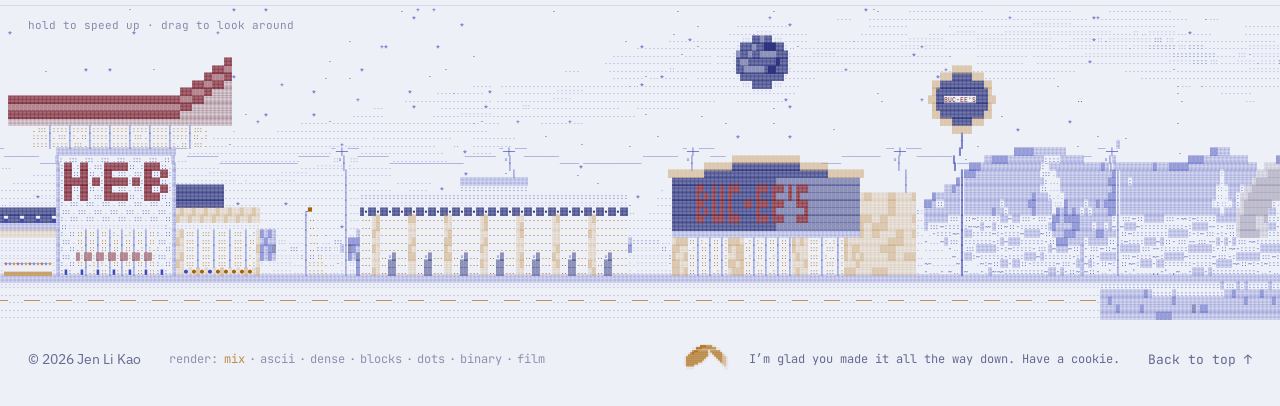
==== commit 564eb5e4: "Ranch: no flag" ====
--- a/index.html
+++ b/index.html
@@ -9,7 +9,7 @@
   <link rel="preconnect" href="https://fonts.googleapis.com">
   <link rel="preconnect" href="https://fonts.gstatic.com" crossorigin>
   <link rel="stylesheet" href="https://fonts.googleapis.com/css2?family=Barlow+Condensed:wght@500;600;700&family=IBM+Plex+Sans:wght@400;500;600&family=JetBrains+Mono:wght@400;500&display=swap">
-  <link rel="stylesheet" href="ascii/style.css?v=01400508">
+  <link rel="stylesheet" href="ascii/style.css?v=c56ab6ba">
   <!-- light or dark: the visitor's choice if they made one, else their system's; the pixel version shares the key -->
   <script>try { document.documentElement.dataset.theme = localStorage.getItem("theme") || (matchMedia("(prefers-color-scheme: dark)").matches ? "dark" : "light"); } catch (e) {}</script>
 </head>
@@ -86,9 +86,9 @@
 
   <noscript><p class="noscript">This page needs JavaScript. <a href="../">The pixel version</a> · <a href="https://github.com/Dino-Boooo">GitHub</a> · kaojenli@gmail.com</p></noscript>
 
-  <script src="js/content.js?v=01400508"></script>
-  <script src="js/narration.js?v=01400508"></script>
-  <script src="js/tours.js?v=01400508"></script>
-  <script src="ascii/main.js?v=01400508"></script>
+  <script src="js/content.js?v=c56ab6ba"></script>
+  <script src="js/narration.js?v=c56ab6ba"></script>
+  <script src="js/tours.js?v=c56ab6ba"></script>
+  <script src="ascii/main.js?v=c56ab6ba"></script>
 </body>
 </html>
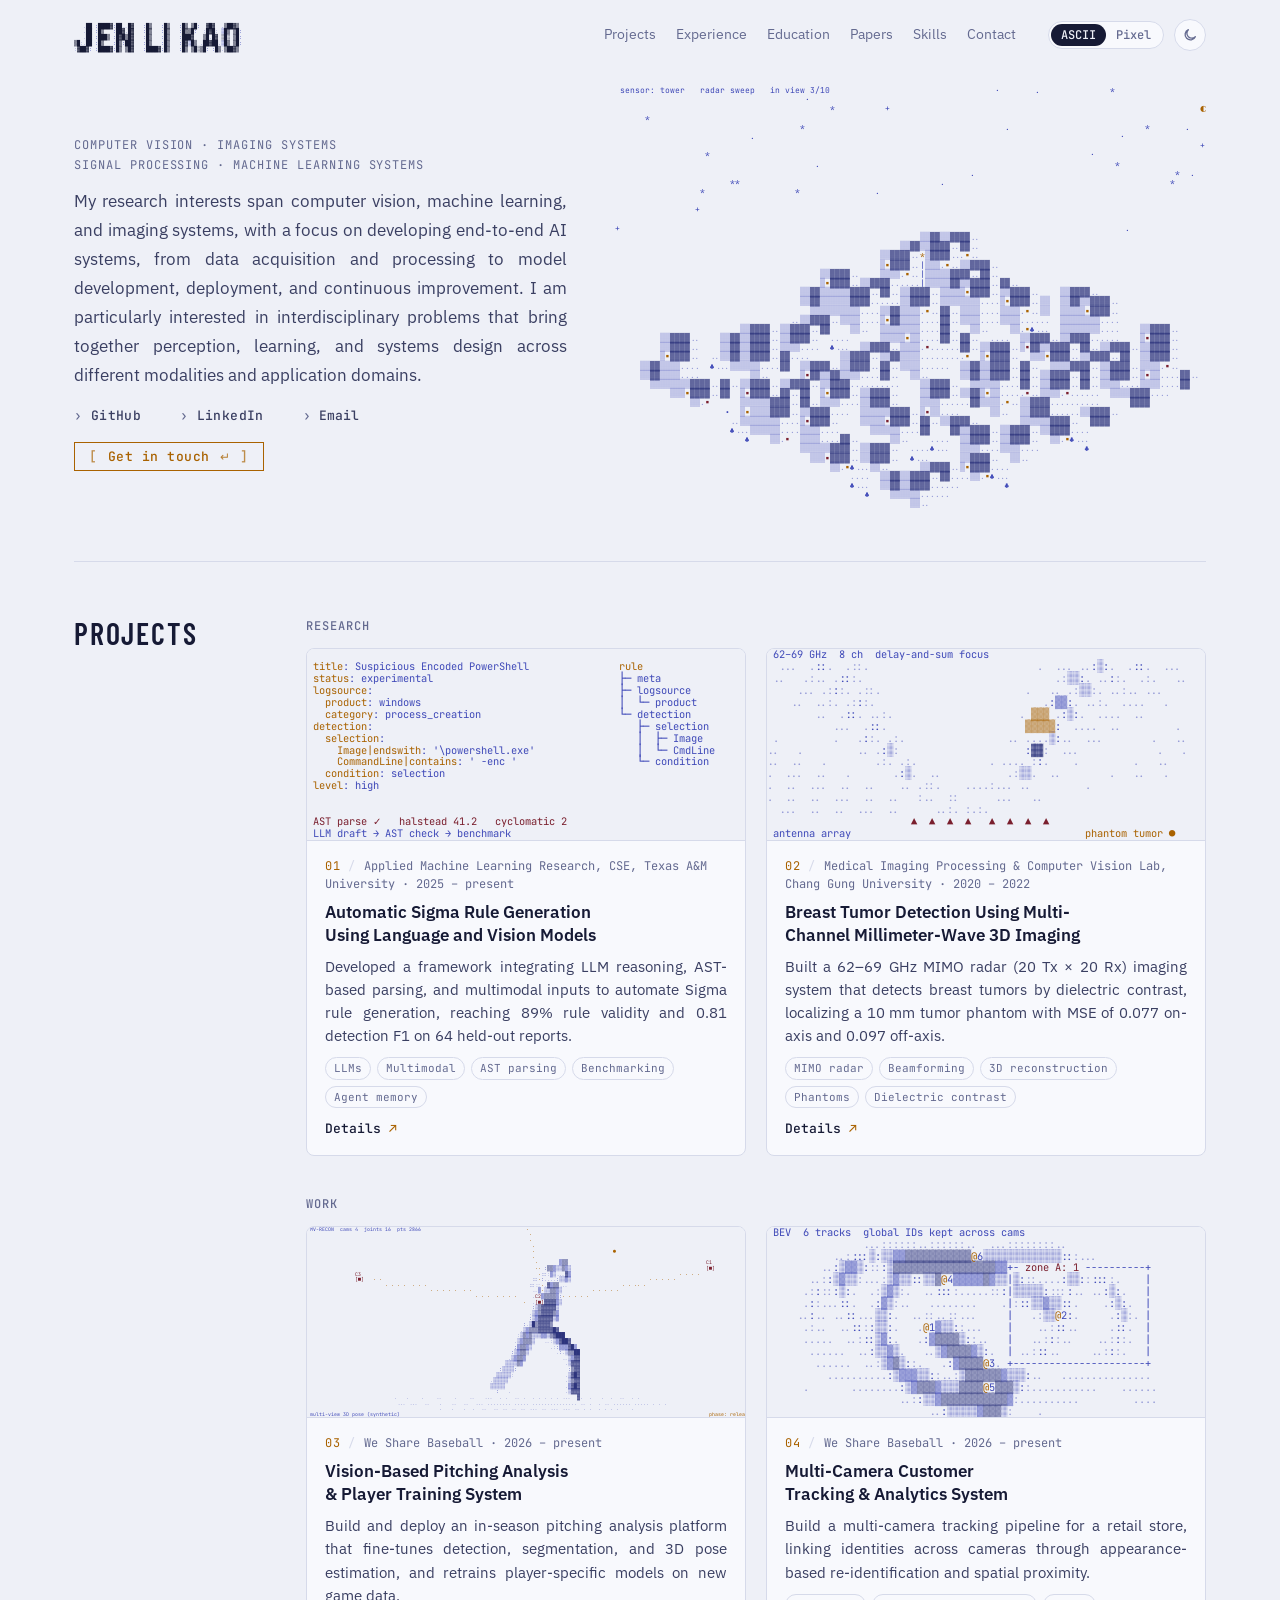
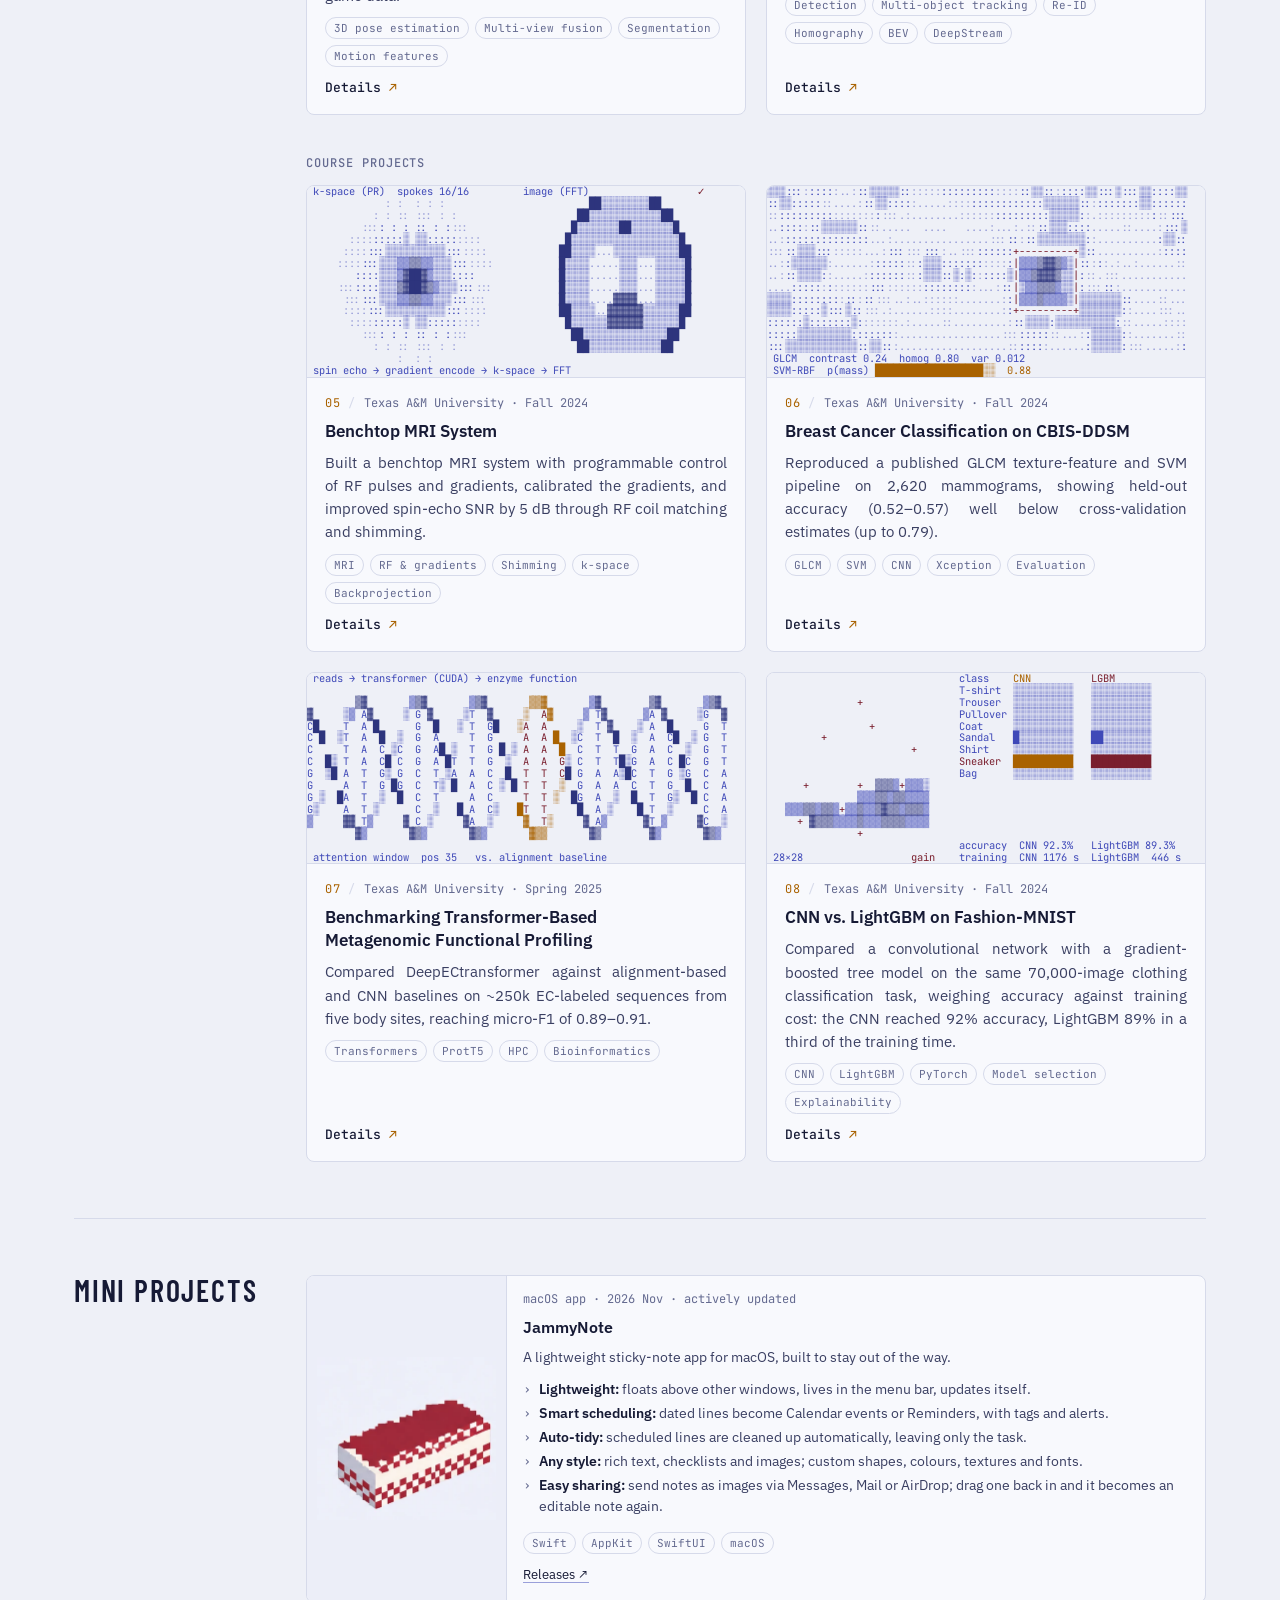
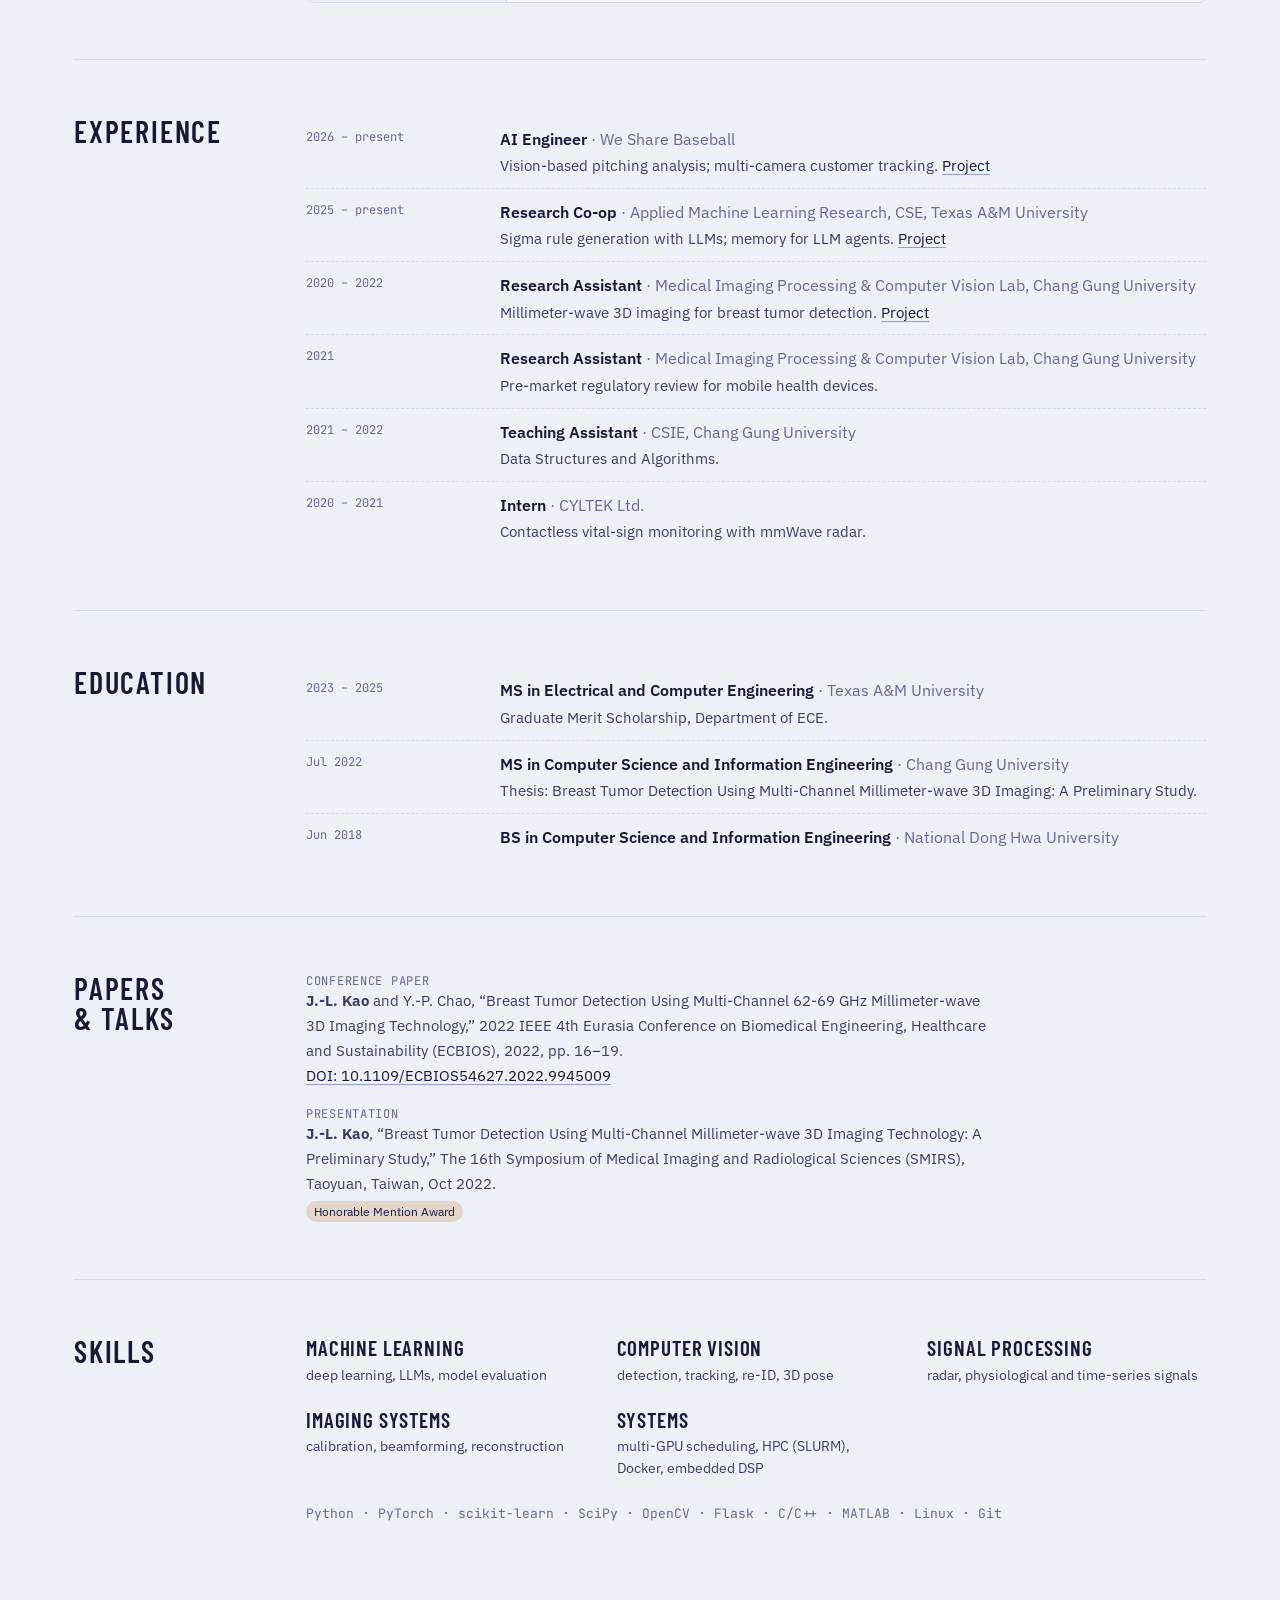
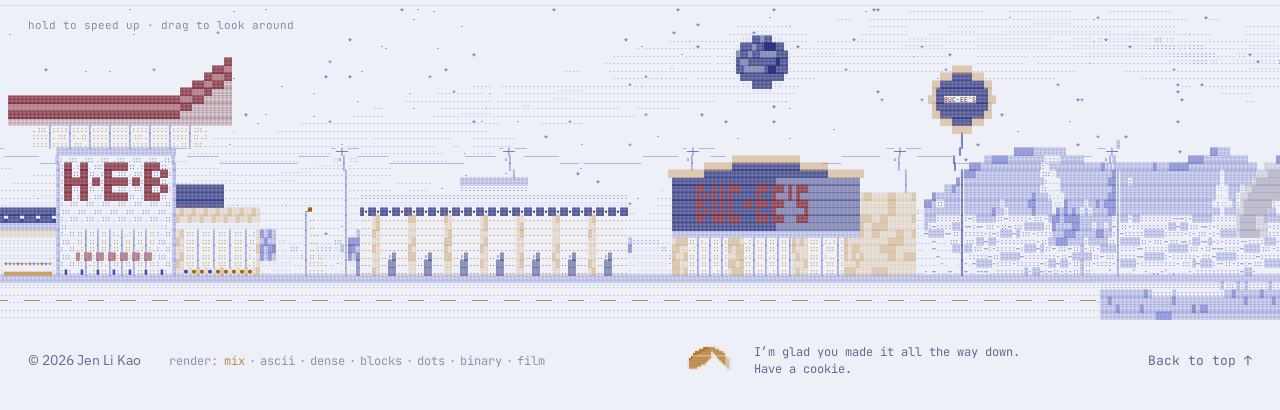
==== commit 0788b9ba: "Footer row stays on one line: the cookie sits mid-row, its note on two lines, shown only where it fi" ====
--- a/index.html
+++ b/index.html
@@ -9,7 +9,7 @@
   <link rel="preconnect" href="https://fonts.googleapis.com">
   <link rel="preconnect" href="https://fonts.gstatic.com" crossorigin>
   <link rel="stylesheet" href="https://fonts.googleapis.com/css2?family=Barlow+Condensed:wght@500;600;700&family=IBM+Plex+Sans:wght@400;500;600&family=JetBrains+Mono:wght@400;500&display=swap">
-  <link rel="stylesheet" href="ascii/style.css?v=c56ab6ba">
+  <link rel="stylesheet" href="ascii/style.css?v=3d931204">
   <!-- light or dark: the visitor's choice if they made one, else their system's; the pixel version shares the key -->
   <script>try { document.documentElement.dataset.theme = localStorage.getItem("theme") || (matchMedia("(prefers-color-scheme: dark)").matches ? "dark" : "light"); } catch (e) {}</script>
 </head>
@@ -79,16 +79,16 @@
     <div class="foot-row">
       <p class="foot-copy">© <span id="year">2026</span> Jen Li Kao</p>
       <p class="render"><span>render:</span> <span class="look" role="group" aria-label="Text art style" id="look"></span></p>
-      <div class="fortune"><button class="cookie" type="button" aria-label="A fortune cookie, for reading to the end. Crack it open." title="crack it open"><span class="ascii" data-art="cookie" data-rows="14" data-ramp="Blocks" aria-hidden="true"></span></button><p class="fortune-note">I’m glad you made it all the way down. Have a cookie.</p><span class="slip" role="status" hidden></span></div>
+      <div class="fortune"><button class="cookie" type="button" aria-label="A fortune cookie, for reading to the end. Crack it open." title="crack it open"><span class="ascii" data-art="cookie" data-rows="14" data-ramp="Blocks" aria-hidden="true"></span></button><p class="fortune-note">I’m glad you made it all the way down.<br>Have a cookie.</p><span class="slip" role="status" hidden></span></div>
       <a class="to-top" href="#top">Back to top <span aria-hidden="true">↑</span></a>
     </div>
   </footer>
 
   <noscript><p class="noscript">This page needs JavaScript. <a href="../">The pixel version</a> · <a href="https://github.com/Dino-Boooo">GitHub</a> · kaojenli@gmail.com</p></noscript>
 
-  <script src="js/content.js?v=c56ab6ba"></script>
-  <script src="js/narration.js?v=c56ab6ba"></script>
-  <script src="js/tours.js?v=c56ab6ba"></script>
-  <script src="ascii/main.js?v=c56ab6ba"></script>
+  <script src="js/content.js?v=3d931204"></script>
+  <script src="js/narration.js?v=3d931204"></script>
+  <script src="js/tours.js?v=3d931204"></script>
+  <script src="ascii/main.js?v=3d931204"></script>
 </body>
 </html>
--- a/ascii/style.css
+++ b/ascii/style.css
@@ -272,8 +272,11 @@
 .look button[aria-pressed="true"] { color: var(--accent); }
 /* a fortune cookie in the footer's last row, a thank-you for reading to the end: it cracks open on a click, and a paper slip pops up above it */
 .foot { position: relative; }
-.fortune { position: relative; display: flex; align-items: center; gap: 8px; margin-left: auto; }
-.fortune-note { margin: 0; color: var(--muted); font: 12px var(--mono); white-space: nowrap; }
+.fortune { position: relative; display: flex; align-items: center; gap: 10px; margin: 0 auto; } /* in the middle of the row, between the style picker and Back to top */
+.fortune-note { margin: 0; color: var(--muted); font: 12px/1.4 var(--mono); white-space: nowrap; }
+@media (min-width: 641px) { .foot-row { flex-wrap: nowrap; } }
+@media (max-width: 1140px) { .fortune-note { display: none; } } /* where the row is too narrow for it, the cookie alone */
+@media (min-width: 641px) and (max-width: 900px) { .foot-row { flex-wrap: wrap; } .render { order: 3; flex-basis: 100%; } } /* the style picker drops to its own line, so the first line keeps Back to top */
 .fortune.done .fortune-note { display: none; }
 .cookie { padding: 0; border: 0; background: none; color: var(--accent); cursor: pointer; opacity: .85; transition: opacity .15s, transform .15s; }
 .cookie:hover { opacity: 1; transform: rotate(-6deg); }
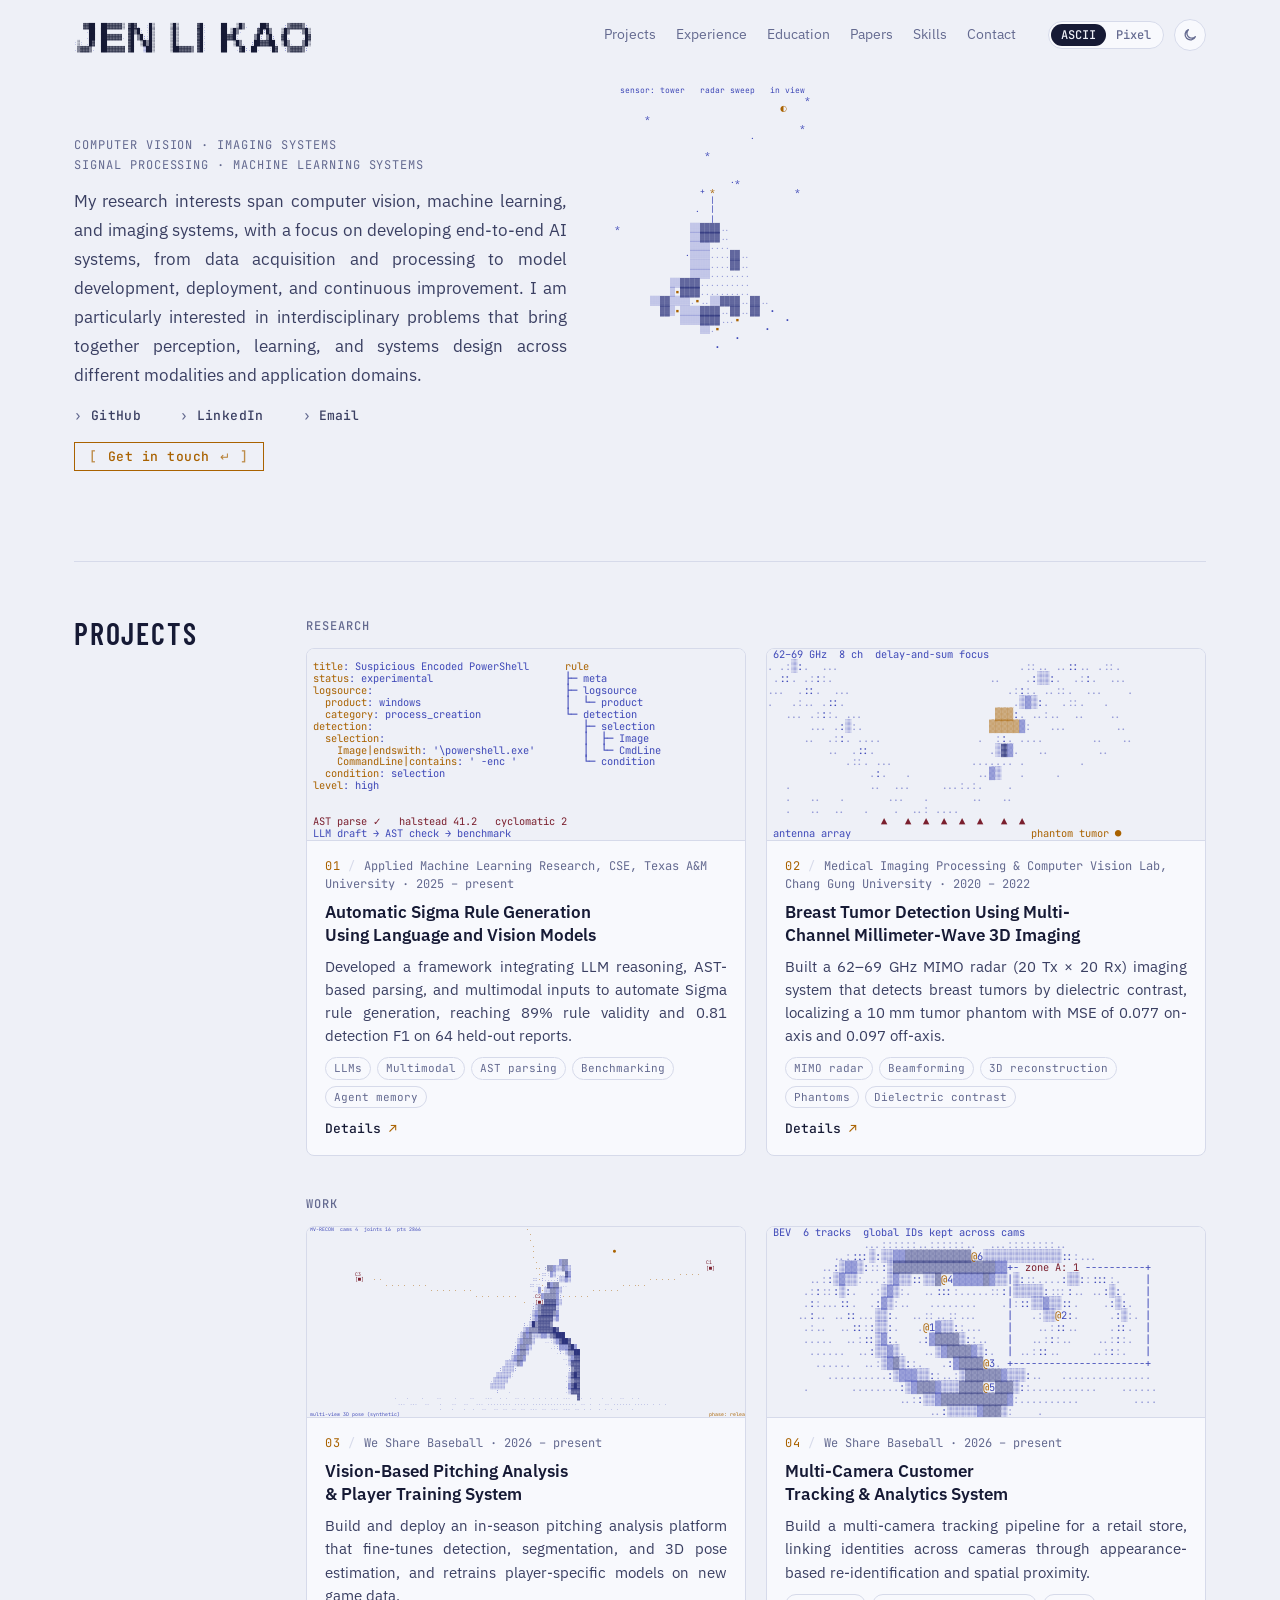
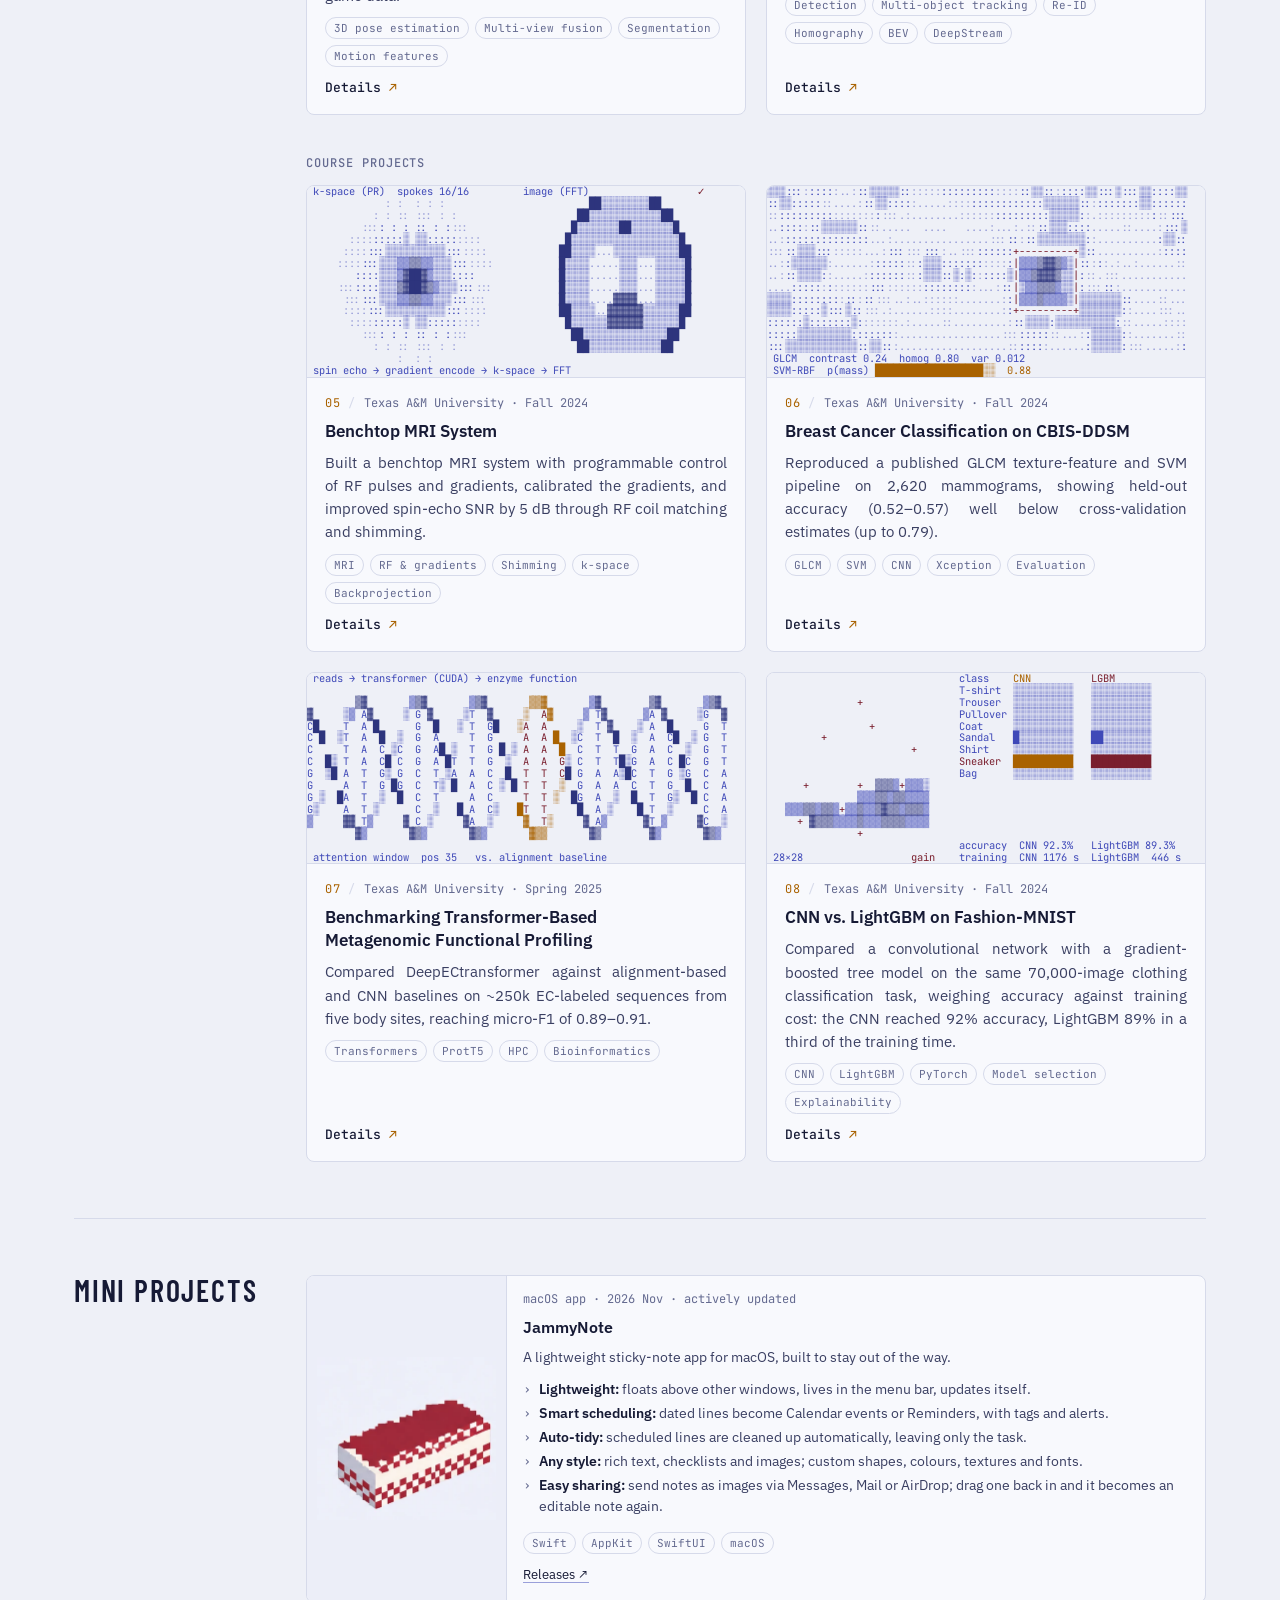
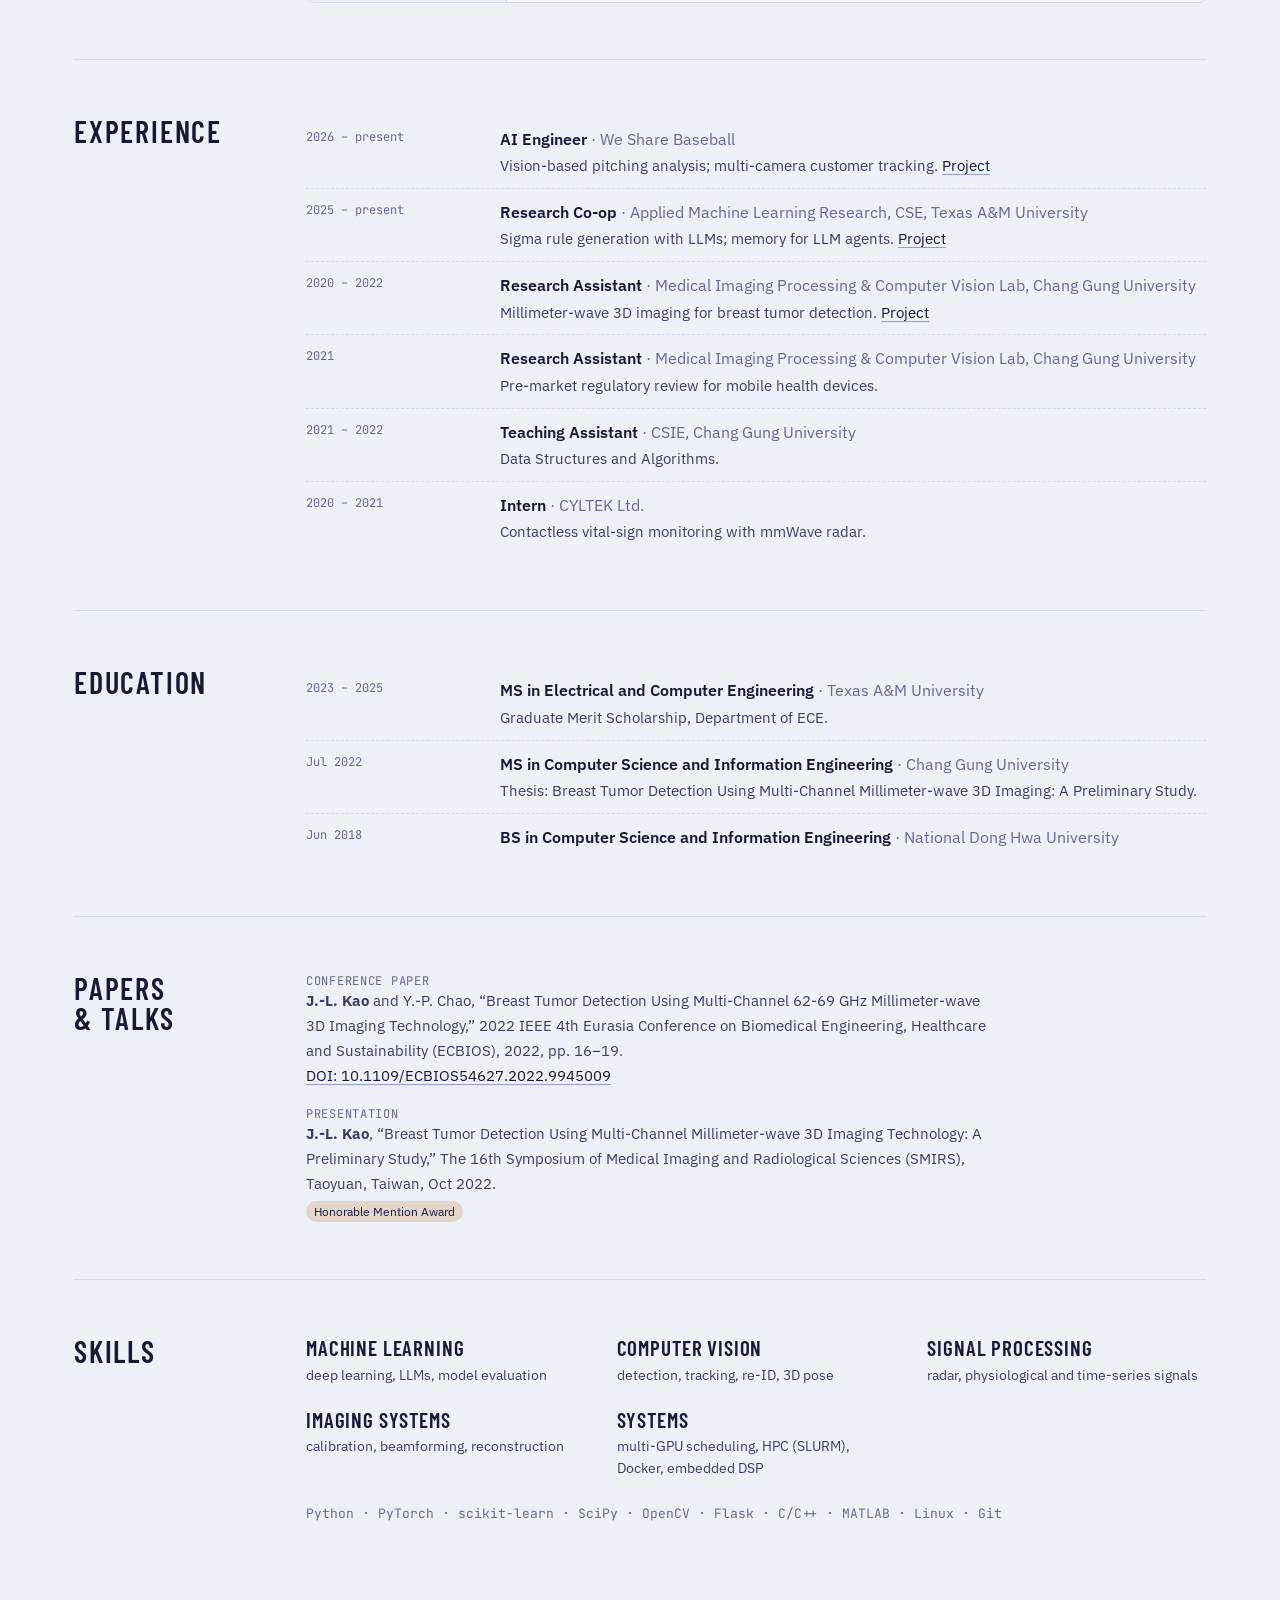
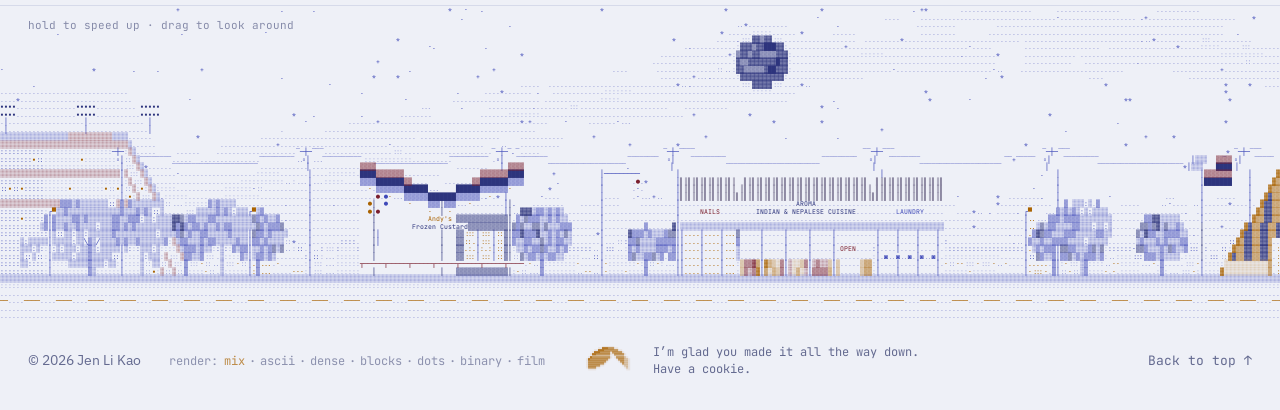
==== commit 084474b9: "Footer cookie right after the style picker, its note on two or three lines" ====
--- a/index.html
+++ b/index.html
@@ -9,7 +9,7 @@
   <link rel="preconnect" href="https://fonts.googleapis.com">
   <link rel="preconnect" href="https://fonts.gstatic.com" crossorigin>
   <link rel="stylesheet" href="https://fonts.googleapis.com/css2?family=Barlow+Condensed:wght@500;600;700&family=IBM+Plex+Sans:wght@400;500;600&family=JetBrains+Mono:wght@400;500&display=swap">
-  <link rel="stylesheet" href="ascii/style.css?v=3d931204">
+  <link rel="stylesheet" href="ascii/style.css?v=d279ce58">
   <!-- light or dark: the visitor's choice if they made one, else their system's; the pixel version shares the key -->
   <script>try { document.documentElement.dataset.theme = localStorage.getItem("theme") || (matchMedia("(prefers-color-scheme: dark)").matches ? "dark" : "light"); } catch (e) {}</script>
 </head>
@@ -79,16 +79,16 @@
     <div class="foot-row">
       <p class="foot-copy">© <span id="year">2026</span> Jen Li Kao</p>
       <p class="render"><span>render:</span> <span class="look" role="group" aria-label="Text art style" id="look"></span></p>
-      <div class="fortune"><button class="cookie" type="button" aria-label="A fortune cookie, for reading to the end. Crack it open." title="crack it open"><span class="ascii" data-art="cookie" data-rows="14" data-ramp="Blocks" aria-hidden="true"></span></button><p class="fortune-note">I’m glad you made it all the way down.<br>Have a cookie.</p><span class="slip" role="status" hidden></span></div>
+      <div class="fortune"><button class="cookie" type="button" aria-label="A fortune cookie, for reading to the end. Crack it open." title="crack it open"><span class="ascii" data-art="cookie" data-rows="14" data-ramp="Blocks" aria-hidden="true"></span></button><p class="fortune-note">I’m glad you made it <span class="nl">all the way down.</span><span class="ln">Have a cookie.</span></p><span class="slip" role="status" hidden></span></div>
       <a class="to-top" href="#top">Back to top <span aria-hidden="true">↑</span></a>
     </div>
   </footer>
 
   <noscript><p class="noscript">This page needs JavaScript. <a href="../">The pixel version</a> · <a href="https://github.com/Dino-Boooo">GitHub</a> · kaojenli@gmail.com</p></noscript>
 
-  <script src="js/content.js?v=3d931204"></script>
-  <script src="js/narration.js?v=3d931204"></script>
-  <script src="js/tours.js?v=3d931204"></script>
-  <script src="ascii/main.js?v=3d931204"></script>
+  <script src="js/content.js?v=d279ce58"></script>
+  <script src="js/narration.js?v=d279ce58"></script>
+  <script src="js/tours.js?v=d279ce58"></script>
+  <script src="ascii/main.js?v=d279ce58"></script>
 </body>
 </html>
--- a/ascii/style.css
+++ b/ascii/style.css
@@ -272,10 +272,12 @@
 .look button[aria-pressed="true"] { color: var(--accent); }
 /* a fortune cookie in the footer's last row, a thank-you for reading to the end: it cracks open on a click, and a paper slip pops up above it */
 .foot { position: relative; }
-.fortune { position: relative; display: flex; align-items: center; gap: 10px; margin: 0 auto; } /* in the middle of the row, between the style picker and Back to top */
+.fortune { position: relative; display: flex; align-items: center; gap: 10px; } /* right after the style picker; Back to top keeps the far end */
 .fortune-note { margin: 0; color: var(--muted); font: 12px/1.4 var(--mono); white-space: nowrap; }
+.fortune-note .ln { display: block; }
 @media (min-width: 641px) { .foot-row { flex-wrap: nowrap; } }
-@media (max-width: 1140px) { .fortune-note { display: none; } } /* where the row is too narrow for it, the cookie alone */
+@media (max-width: 1180px) { .fortune-note .nl { display: block; } } /* narrower: the note on three short lines */
+@media (max-width: 640px) { .fortune-note { display: none; } } /* on a phone, the cookie alone */
 @media (min-width: 641px) and (max-width: 900px) { .foot-row { flex-wrap: wrap; } .render { order: 3; flex-basis: 100%; } } /* the style picker drops to its own line, so the first line keeps Back to top */
 .fortune.done .fortune-note { display: none; }
 .cookie { padding: 0; border: 0; background: none; color: var(--accent); cursor: pointer; opacity: .85; transition: opacity .15s, transform .15s; }
@@ -291,7 +293,7 @@
 .slip small { display: block; margin-top: 2px; color: #c0392b; font-size: 11px; letter-spacing: .06em; white-space: nowrap; }
 .slip.in { animation: slip-out .35s ease-out; }
 @keyframes slip-out { from { opacity: 0; transform: translateY(6px); } }
-.to-top { color: var(--muted); font: 13px var(--mono); text-decoration: none; }
+.to-top { margin-left: auto; color: var(--muted); font: 13px var(--mono); text-decoration: none; }
 .to-top:hover { color: var(--accent); }
 .noscript { padding: 24px; }
 
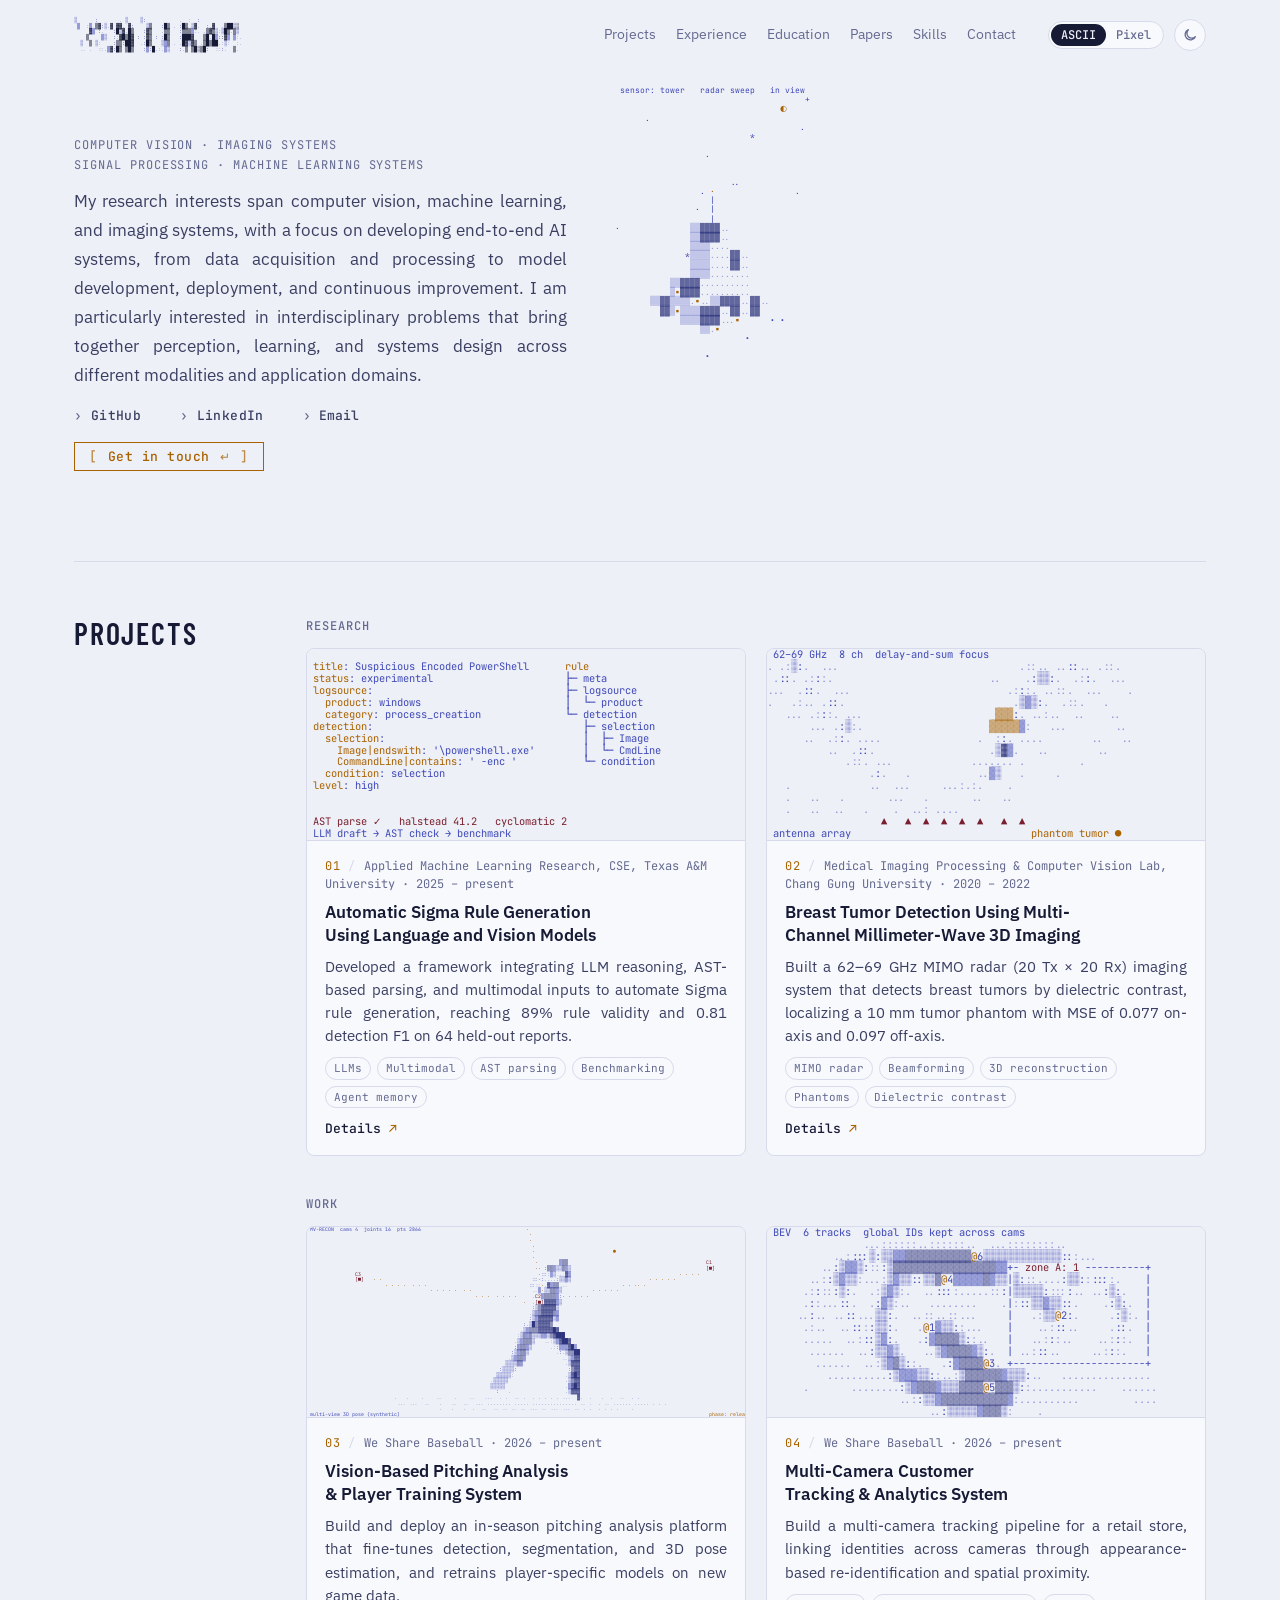
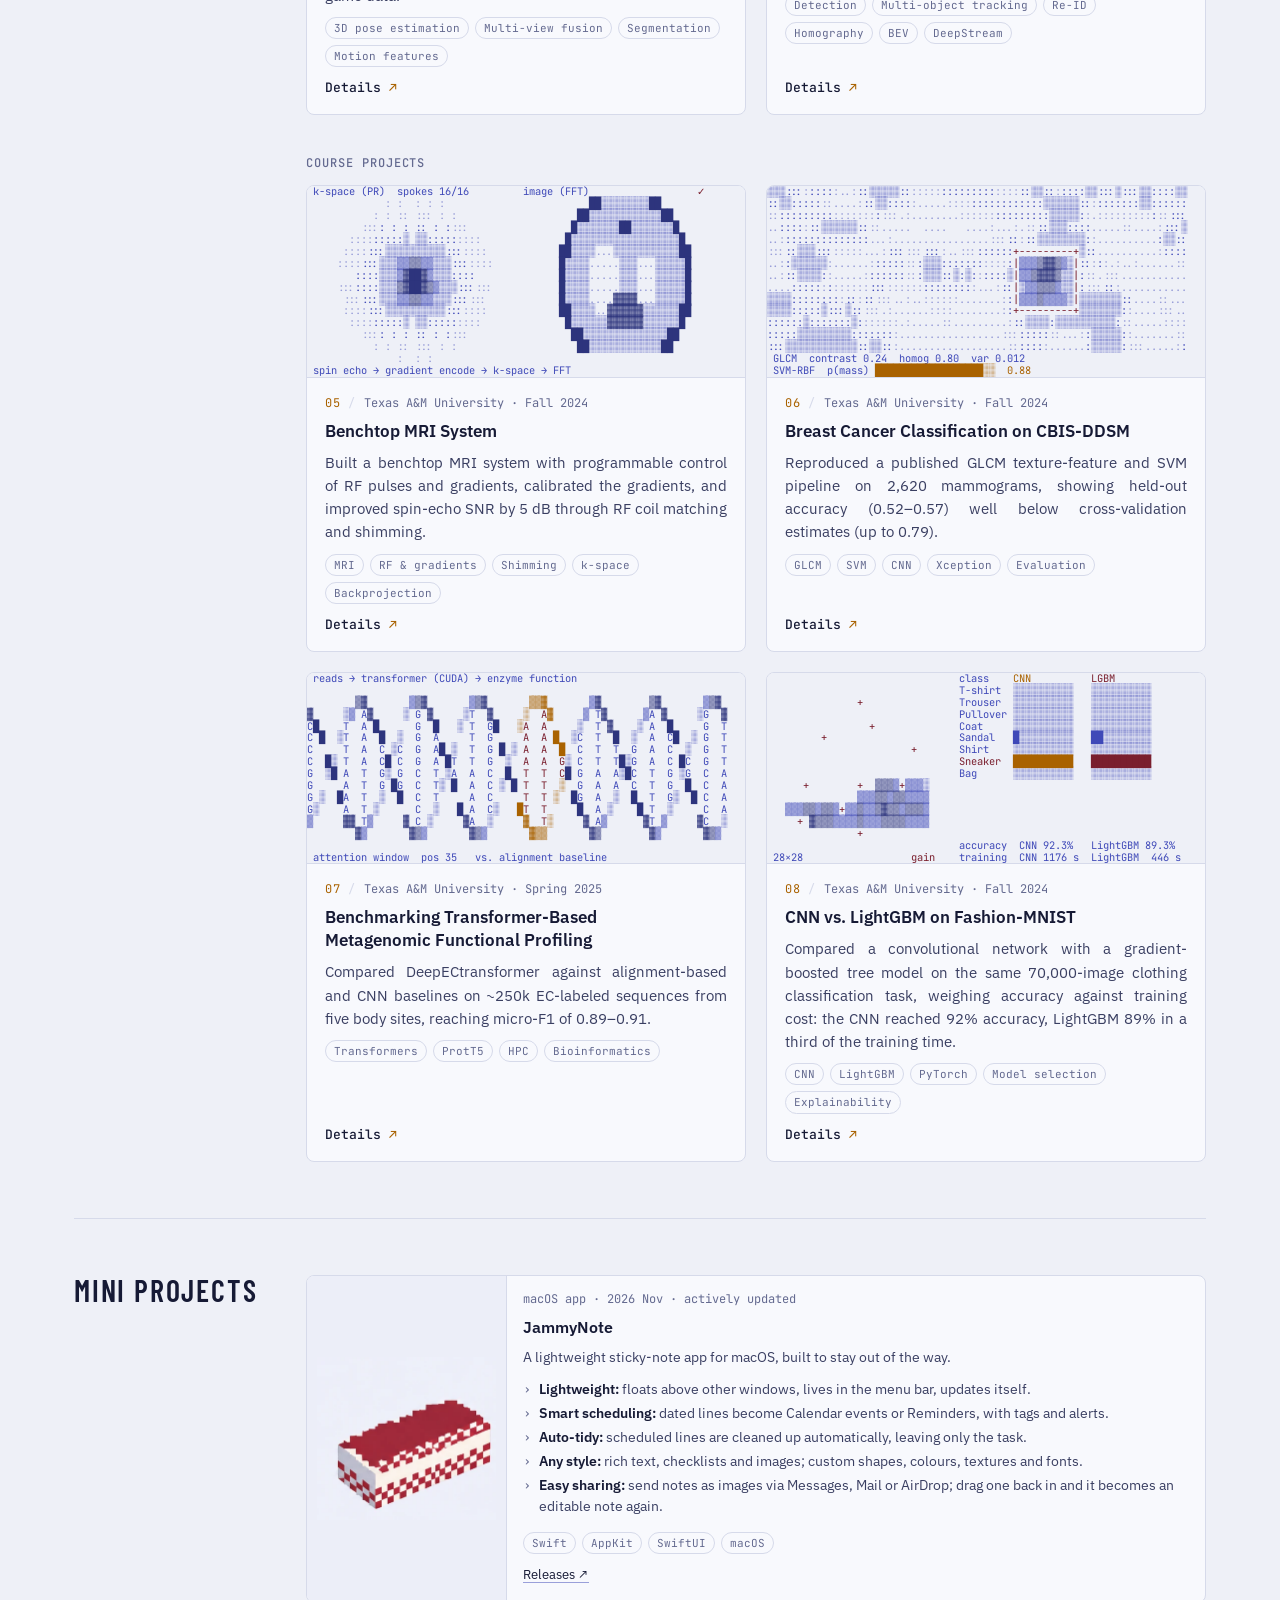
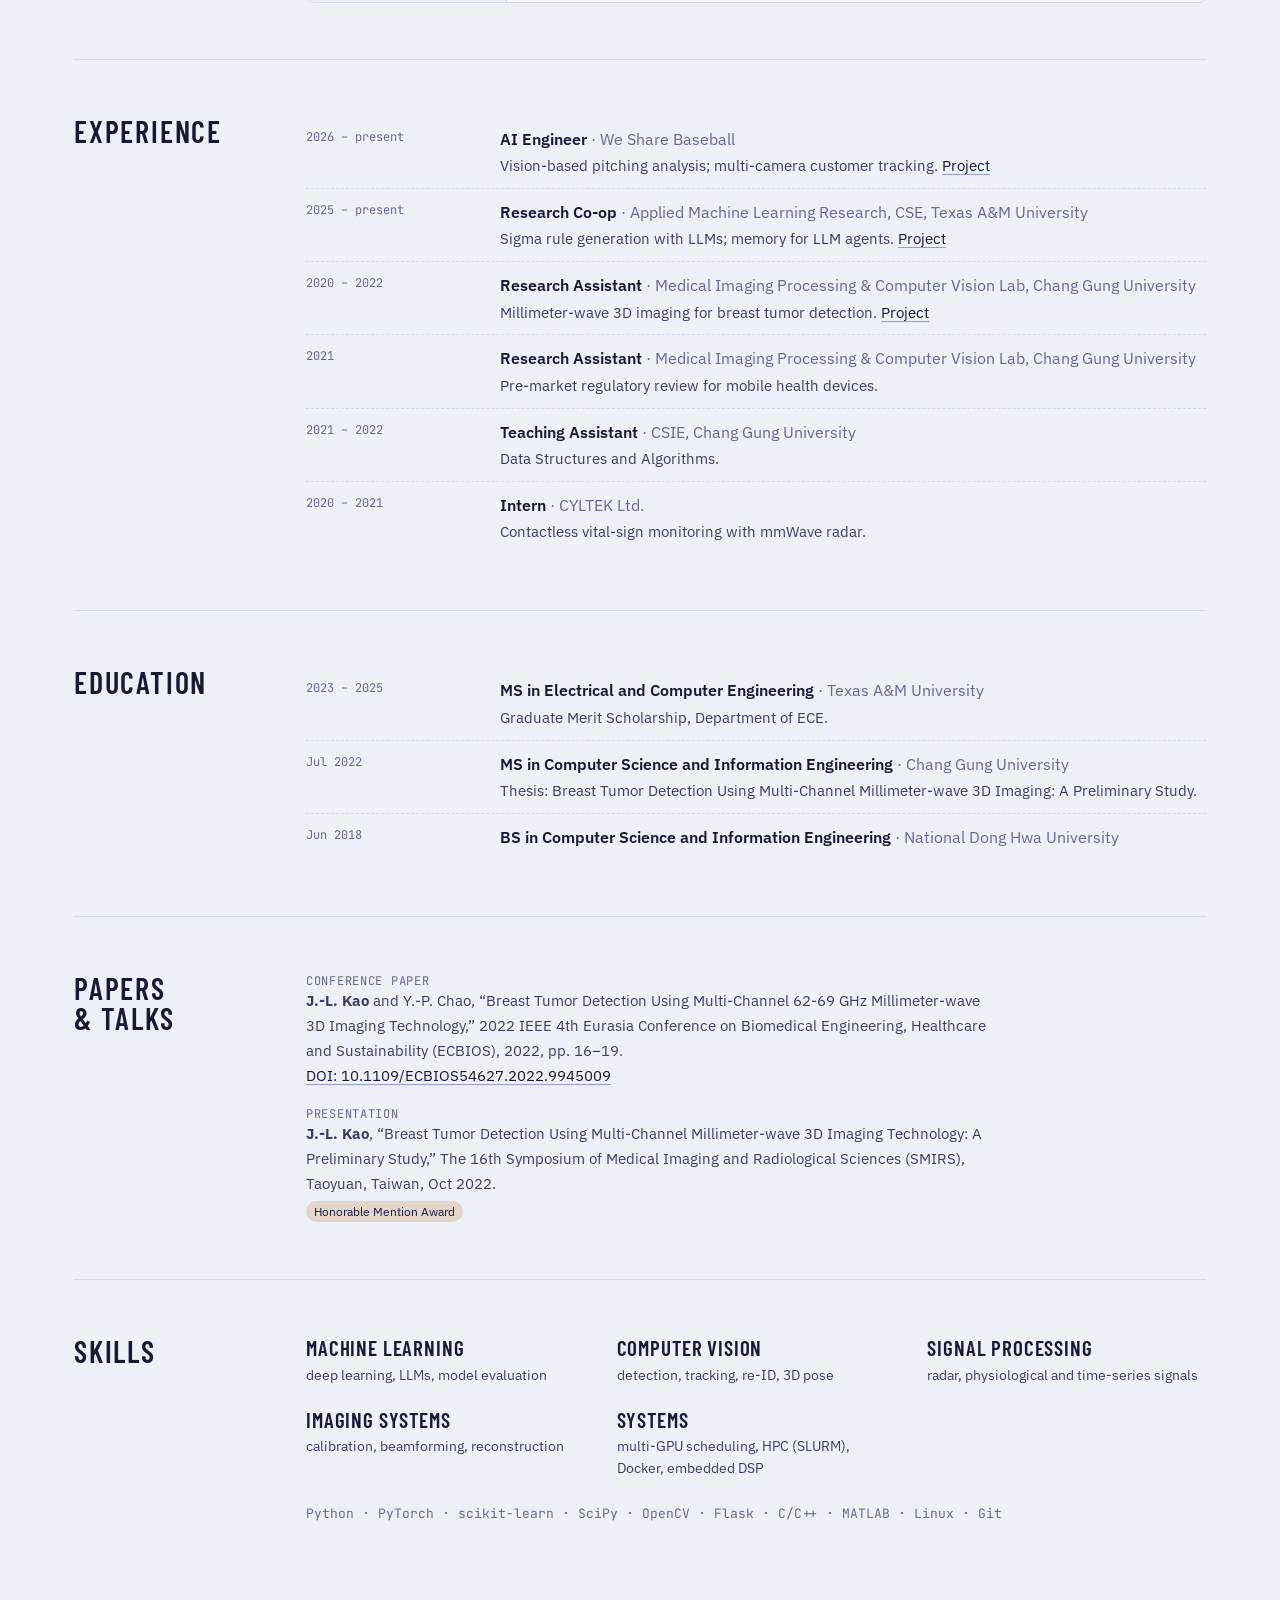
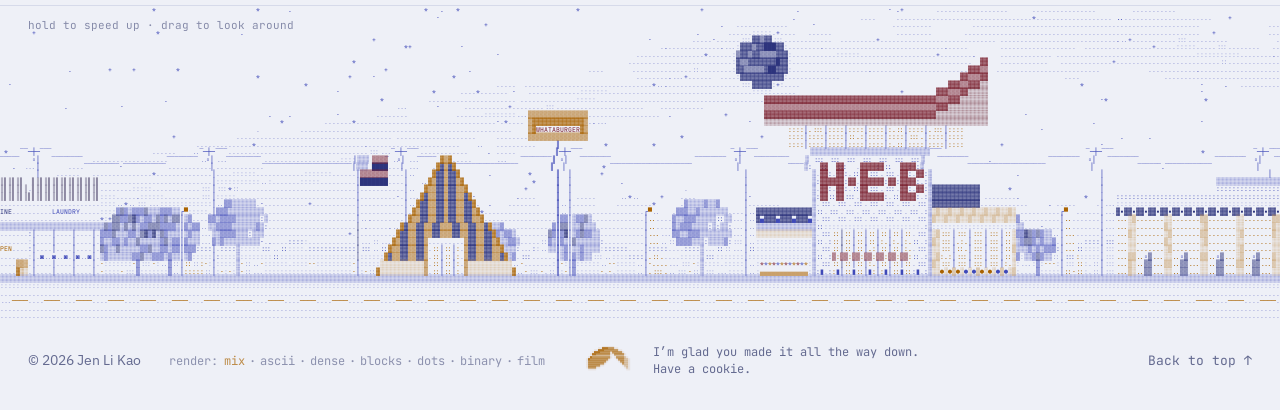
==== commit eb0b8469: "Footer cookie wobbles every few seconds until it is first opened" ====
--- a/index.html
+++ b/index.html
@@ -9,7 +9,7 @@
   <link rel="preconnect" href="https://fonts.googleapis.com">
   <link rel="preconnect" href="https://fonts.gstatic.com" crossorigin>
   <link rel="stylesheet" href="https://fonts.googleapis.com/css2?family=Barlow+Condensed:wght@500;600;700&family=IBM+Plex+Sans:wght@400;500;600&family=JetBrains+Mono:wght@400;500&display=swap">
-  <link rel="stylesheet" href="ascii/style.css?v=d279ce58">
+  <link rel="stylesheet" href="ascii/style.css?v=4eb460af">
   <!-- light or dark: the visitor's choice if they made one, else their system's; the pixel version shares the key -->
   <script>try { document.documentElement.dataset.theme = localStorage.getItem("theme") || (matchMedia("(prefers-color-scheme: dark)").matches ? "dark" : "light"); } catch (e) {}</script>
 </head>
@@ -79,16 +79,16 @@
     <div class="foot-row">
       <p class="foot-copy">© <span id="year">2026</span> Jen Li Kao</p>
       <p class="render"><span>render:</span> <span class="look" role="group" aria-label="Text art style" id="look"></span></p>
-      <div class="fortune"><button class="cookie" type="button" aria-label="A fortune cookie, for reading to the end. Crack it open." title="crack it open"><span class="ascii" data-art="cookie" data-rows="14" data-ramp="Blocks" aria-hidden="true"></span></button><p class="fortune-note">I’m glad you made it <span class="nl">all the way down.</span><span class="ln">Have a cookie.</span></p><span class="slip" role="status" hidden></span></div>
+      <div class="fortune"><button class="cookie nudge" type="button" aria-label="A fortune cookie, for reading to the end. Crack it open." title="crack it open"><span class="ascii" data-art="cookie" data-rows="14" data-ramp="Blocks" aria-hidden="true"></span></button><p class="fortune-note">I’m glad you made it <span class="nl">all the way down.</span><span class="ln">Have a cookie.</span></p><span class="slip" role="status" hidden></span></div>
       <a class="to-top" href="#top">Back to top <span aria-hidden="true">↑</span></a>
     </div>
   </footer>
 
   <noscript><p class="noscript">This page needs JavaScript. <a href="../">The pixel version</a> · <a href="https://github.com/Dino-Boooo">GitHub</a> · kaojenli@gmail.com</p></noscript>
 
-  <script src="js/content.js?v=d279ce58"></script>
-  <script src="js/narration.js?v=d279ce58"></script>
-  <script src="js/tours.js?v=d279ce58"></script>
-  <script src="ascii/main.js?v=d279ce58"></script>
+  <script src="js/content.js?v=4eb460af"></script>
+  <script src="js/narration.js?v=4eb460af"></script>
+  <script src="js/tours.js?v=4eb460af"></script>
+  <script src="ascii/main.js?v=4eb460af"></script>
 </body>
 </html>
--- a/ascii/style.css
+++ b/ascii/style.css
@@ -287,6 +287,11 @@
 .cookie .ascii .t0 { color: var(--accent); opacity: .35; } .cookie .ascii .t1 { color: var(--accent); opacity: .7; } .cookie .ascii .t2 { color: var(--accent); }
 .cookie .ascii .acc { color: #fbf8f1; } .cookie .ascii .mar { color: #c0392b; } /* the paper slip: white, with red writing */
 .cookie.shaking { animation: cookie-shake .5s ease-in-out; }
+/* until it has been opened once, the cookie gives a small wobble every few seconds, so it reads as something to click */
+.cookie.nudge { animation: cookie-nudge 6s ease-in-out 2s infinite; }
+.cookie.nudge:hover, .cookie.nudge:focus-visible { animation: none; }
+@keyframes cookie-nudge { 0%, 86%, 100% { transform: rotate(0); } 88% { transform: rotate(-9deg); } 90% { transform: rotate(8deg); } 92% { transform: rotate(-6deg); } 94% { transform: rotate(4deg); } 96% { transform: rotate(-2deg); } }
+@media (prefers-reduced-motion: reduce) { .cookie.nudge { animation: none; } }
 @keyframes cookie-shake { 0%, 100% { transform: rotate(0); } 20% { transform: rotate(-10deg); } 40% { transform: rotate(9deg); } 60% { transform: rotate(-7deg); } 80% { transform: rotate(5deg); } }
 .slip { position: absolute; right: 0; bottom: calc(100% + 12px); z-index: 5; display: block; width: 280px; padding: 7px 10px; background: #fbf8f1; color: #b3261e; font: 12px/1.5 var(--mono); white-space: pre-wrap; box-shadow: 0 1px 0 rgba(0, 0, 0, .25); }
 .slip[hidden] { display: none; }
